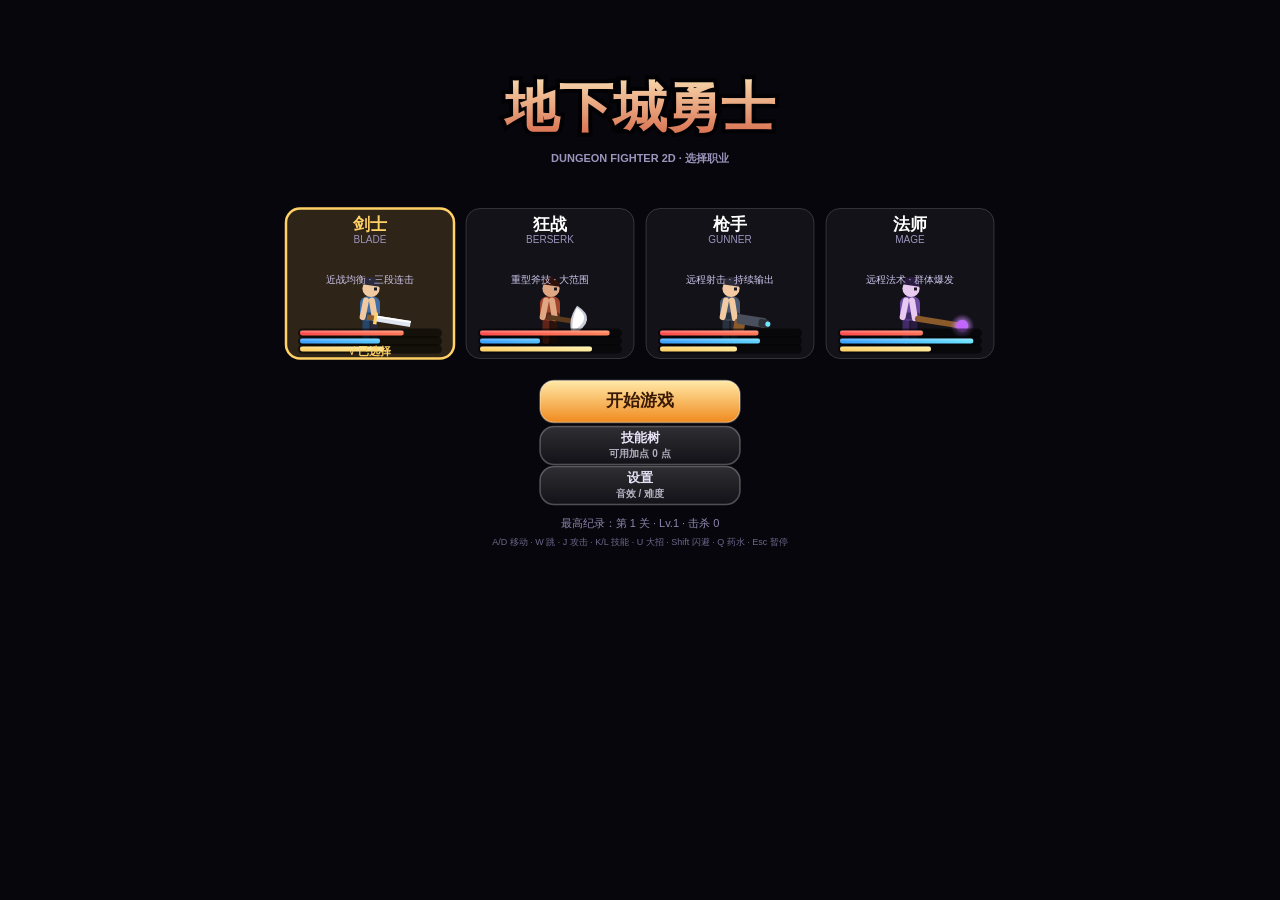
==== game/index.html @ ec965ccb "feat: 新增在线玩游戏页面 game/index.html 放入 DNF 横版动作游戏（单文件、零外部依赖）， 并在全站导航与首页加入入口。  - game/index.html：游戏本体，纯 c" ====
<!DOCTYPE html>
<html lang="zh-CN">
<head>
<meta charset="UTF-8"/>
<meta name="viewport" content="width=device-width,initial-scale=1,maximum-scale=1,user-scalable=no,viewport-fit=cover"/>
<title>地下城勇士 · Dungeon Fighter 2D</title>
<style>
*{margin:0;padding:0;box-sizing:border-box;-webkit-tap-highlight-color:transparent;user-select:none;-webkit-user-select:none;touch-action:none}
html,body{width:100%;height:100%;overflow:hidden;background:#06060c}
canvas{display:block;position:fixed;left:0;top:0}
</style>
</head>
<body>
<script>
'use strict';
var W=0,H=0,GROUND=0,roomW=1800;
var canvas=document.createElement('canvas');document.body.appendChild(canvas);
var ctx=canvas.getContext('2d');
function resize(){var d=Math.min(2,window.devicePixelRatio||1);W=window.innerWidth||360;H=window.innerHeight||640;
canvas.width=W*d;canvas.height=H*d;canvas.style.width=W+'px';canvas.style.height=H+'px';ctx.setTransform(d,0,0,d,0,0);GROUND=H-70;roomW=Math.max(1500,W*1.6);}
resize();window.addEventListener('resize',resize);
function rnd(a,b){return a+Math.random()*(b-a)}
function rndi(a,b){return Math.floor(rnd(a,b+1))}
function cl(v,a,b){return v<a?a:(v>b?b:v)}
function aabb(a,b){return a.x<b.x+b.w&&a.x+a.w>b.x&&a.y<b.y+b.h&&a.y+a.h>b.y}
function dst(a,b,c,d){return Math.sqrt((a-c)*(a-c)+(b-d)*(b-d))}
function inR(r,x,y){return x>=r.x&&x<=r.x+r.w&&y>=r.y&&y<=r.y+r.h}
function inC(c,r,x,y){return dst(x,y,c,c)<=r}
function pick(a){return a[rndi(0,a.length-1)]}
function rr(x,y,w,h,r){ctx.beginPath();r=Math.min(r,w/2,h/2);ctx.moveTo(x+r,y);ctx.arcTo(x+w,y,x+w,y+h,r);ctx.arcTo(x+w,y+h,x,y+h,r);ctx.arcTo(x,y+h,x,y,r);ctx.arcTo(x,y,x+w,y,r);ctx.closePath()}
function TA(a){ctx.textAlign=a}
function TB(a){ctx.textBaseline=a}
function FS(c){ctx.fillStyle=c}
function SS(c){ctx.strokeStyle=c}
function FN(f){ctx.font=f}
function AL(x){ctx.globalAlpha=x}
function LG(x,y,x2,y2,a,b){var g=ctx.createLinearGradient(x,y,x2,y2);g.addColorStop(0,a);g.addColorStop(1,b);return g}
function RG(x,y,r,r2,a,b){var g=ctx.createRadialGradient(x,y,r,x,y,r2);g.addColorStop(0,a);g.addColorStop(1,b);return g}

var Store={get:function(k){try{return localStorage.getItem(k)}catch(e){return null}},set:function(k,v){try{localStorage.setItem(k,v)}catch(e){}}};
var AC=null;
function initA(){if(!AC){try{AC=new(window.AudioContext||window.webkitAudioContext)()}catch(e){AC=null}}if(AC&&AC.state==='suspended'){try{AC.resume()}catch(e){}}}
function gt(){return S.set.sound&&AC}
function tone(f,d,t,v,s){if(!gt())return;t=t||'square';v=v||0.06;var o=AC.createOscillator(),g=AC.createGain();o.type=t;o.frequency.setValueAtTime(f,AC.currentTime);if(s)o.frequency.exponentialRampToValueAtTime(Math.max(40,f+s),AC.currentTime+d);g.gain.setValueAtTime(v,AC.currentTime);g.gain.exponentialRampToValueAtTime(0.0001,AC.currentTime+d);o.connect(g);g.connect(AC.destination);o.start();o.stop(AC.currentTime+d+0.02)}
function noi(d,v,f){if(!gt())return;var n=Math.floor(AC.sampleRate*d),b=AC.createBuffer(1,n,AC.sampleRate),c=b.getChannelData(0);for(var i=0;i<n;i++)c[i]=(Math.random()*2-1)*(1-i/n);var s=AC.createBufferSource();s.buffer=b;var g=AC.createGain();g.gain.value=v||0.1;var fl=AC.createBiquadFilter();fl.type='lowpass';fl.frequency.value=f||1400;s.connect(fl);fl.connect(g);g.connect(AC.destination);s.start()}
function sq(a,t,d,v){a.forEach(function(f,i){setTimeout(function(){tone(f,d,t,v)},i*d*700)})}
var SFX={slash:function(){noi(.11,.1,2600);tone(520,.07,'square',.04,-320)},shoot:function(){tone(760,.08,'triangle',.035,-460)},magic:function(){tone(420,.16,'sine',.05,420)},hit:function(){noi(.07,.13,1100);tone(170,.09,'sawtooth',.05,-70)},crit:function(){noi(.09,.16,1800);tone(260,.12,'square',.07,-120)},jump:function(){tone(320,.11,'square',.045,260)},dash:function(){noi(.18,.1,900);tone(220,.14,'sawtooth',.05,420)},coin:function(){tone(920,.06,'square',.05);setTimeout(function(){tone(1320,.08,'square',.05)},55)},hurt:function(){tone(140,.2,'sawtooth',.08,-60)},heal:function(){tone(600,.1,'sine',.06,200)},lvl:function(){sq([523,659,784,1046],'square',.16,.06)},boss:function(){tone(90,.6,'sawtooth',.11,-25);setTimeout(function(){tone(70,.7,'sawtooth',.1,-20)},180)},ult:function(){noi(.45,.14,3200);sq([420,620,840,1060],'square',.2,.055)},die:function(){sq([420,320,220,130],'square',.16,.055)},portal:function(){sq([400,600,900],'sine',.16,.05)},gear:function(){sq([700,900,1200],'square',.12,.055)},boom:function(){noi(.4,.2,700);tone(120,.35,'sawtooth',.09,-70)},guard:function(){noi(.08,.14,3200);tone(880,.06,'square',.04,-200)},buff:function(){sq([660,880,1100],'triangle',.14,.06)}};

var pointers=new Map(),sId=null,sOX=0,sOY=0,sDX=0,sDY=0;
var BTN={atk:0,s1:0,s2:0,ult:0,jump:0,dash:0,pot:0},PLS={atk:0,s1:0,s2:0,ult:0,jump:0,dash:0,pot:0};
var IN={l:0,r:0,aH:0,s1H:0,s2H:0,uH:0,aP:0,s1P:0,s2P:0,uP:0,jP:0,dP:0,pP:0},KY={l:0,r:0,a:0,s1:0,s2:0,u:0};
function rmP(id){var p=pointers.get(id);if(p){if(p.b)BTN[p.b]=0;if(p.s){sId=null;sDX=0;sDY=0}}pointers.delete(id)}
canvas.addEventListener('pointerdown',function(e){initA();pointers.set(e.pointerId,{x:e.clientX,y:e.clientY});e.preventDefault()});
window.addEventListener('pointermove',function(e){var p=pointers.get(e.pointerId);if(p){p.x=e.clientX;p.y=e.clientY}});
window.addEventListener('pointerup',function(e){rmP(e.pointerId)});
window.addEventListener('pointercancel',function(e){rmP(e.pointerId)});
function onK(e,d){var c=e.code,u=1;switch(c){
case'KeyA':case'ArrowLeft':KY.l=d?1:0;break;case'KeyD':case'ArrowRight':KY.r=d?1:0;break;
case'KeyW':case'ArrowUp':case'Space':if(d)IN.jP=1;break;
case'KeyJ':KY.a=d?1:0;if(d)IN.aP=1;break;case'KeyK':KY.s1=d?1:0;if(d)IN.s1P=1;break;
case'KeyL':KY.s2=d?1:0;if(d)IN.s2P=1;break;case'KeyU':KY.u=d?1:0;if(d)IN.uP=1;break;
case'ShiftLeft':case'ShiftRight':if(d)IN.dP=1;break;case'KeyQ':if(d)IN.pP=1;break;
case'Escape':case'KeyP':if(d&&!e.repeat)tglP();break;case'KeyR':if(d&&!e.repeat)startRun();break;default:u=0}
if(u&&e.preventDefault)e.preventDefault();
if(d&&!e.repeat){initA();if(G.md==='t'&&!G.ov)uiC(-1,-1,'st');else if(G.md==='d'||G.md==='w')uiC(-1,-1,'rt')}}
window.addEventListener('keydown',function(e){onK(e,1)});window.addEventListener('keyup',function(e){onK(e,0)});

var SK='dnf_mini_v1';
var S={job:'blade',nodes:{},spent:0,points:0,best:{room:0,level:1,kills:0,gold:0,clear:0},set:{sound:1,shake:1,diff:0}};
try{var _s=JSON.parse(Store.get(SK));if(_s)S=_s}catch(e){}
if(!S.nodes)S.nodes={};if(!S.best)S.best={room:0,level:1,kills:0,gold:0,clear:0};if(!S.set)S.set={sound:1,shake:1,diff:0};
function save(){Store.set(SK,JSON.stringify(S))}
var DIFF=[{n:'普通',h:1,a:1},{n:'困难',h:1.35,a:1.3},{n:'地狱',h:1.8,a:1.65}];
var TREE=[{id:'str',n:'力量',d:'攻击+3',c:'#ff8a5c',max:10,f:function(m){m.atk+=3}},{id:'vit',n:'体魄',d:'生命+25',c:'#7bff8a',max:10,f:function(m){m.hp+=25}},{id:'mp',n:'法力',d:'蓝量+15',c:'#6ee7ff',max:10,f:function(m){m.mp+=15}},{id:'cri',n:'暴击',d:'暴击+3%',c:'#ffd166',max:10,f:function(m){m.cr+=.03}},{id:'cmb',n:'连击',d:'伤害+4%',c:'#ff9de0',max:10,f:function(m){m.dm+=.04}},{id:'cd',n:'冷却',d:'CD-6%',c:'#9db4ff',max:10,f:function(m){m.cd+=.06}},{id:'ls',n:'汲取',d:'回血+1',c:'#ff6b6b',max:10,f:function(m){m.ls+=1}},{id:'arm',n:'铁壁',d:'减伤+3%',c:'#c9c2e8',max:10,f:function(m){m.dr+=.03}}];
function tlv(id){return S.nodes[id]||0}
function apT(){var m={atk:0,hp:0,mp:0,cr:0,dm:0,cd:0,ls:0,dr:0};for(var i=0;i<TREE.length;i++){var t=TREE[i],l=tlv(t.id);for(var k=0;k<l;k++)t.f(m)}return m}
var MODS=apT();function avP(){return Math.max(0,S.points-S.spent)}

var RGM=1;
function sk1(p){p.ac='sk1';p.aT=.5;p.dv=p.fc*760;p.sw={ty:'mu',t:0,du:.5,h0:.05,h1:.42,rg:86*RGM,dg:.55,kb:120,stun:.12,hh:56,oy:2,mc:.11,tk:0,co:'rgba(120,220,255,.95)'}}
function sk2(p){p.ac='sk2';p.aT=.55;p.vy=-720;p.vx=p.fc*180;p.og=0;p.sw={ty:'on',t:0,du:.55,h0:.02,h1:.34,rg:96*RGM,dg:2.3,kb:260,ky:-760,stun:.5,oy:-26,hh:88,hit:{},tk:0,co:'rgba(255,190,110,.95)'};fsh(p.x+p.w/2+p.fc*60,p.y+p.h*.4,p.fc*620,0,1.4,18,'#ffb15e',260,{})}
function skU(p){p.ac='ult';p.aT=1.05;p.iv=Math.max(p.iv,1.05);p.vx=0;p.sw={ty:'mu',t:0,du:1.05,h0:.08,h1:.95,rg:130*RGM,dg:1.15,kb:200,stun:.2,hh:96,oy:-16,mc:.11,tk:0,co:'rgba(255,140,190,.95)'}}
function bs1(p){p.ac='sk1';p.aT=.42;p.vx=p.fc*150;p.sw={ty:'on',t:0,du:.42,h0:.10,h1:.28,rg:118*RGM,dg:1.8,kb:320,stun:.3,oy:0,hh:62,hit:{},tk:0,co:'rgba(255,90,70,.95)',ls:.25}}
function bs2(p){p.ac='sk2';p.aT=.95;p.vx=p.fc*130;p.sw={ty:'sp',t:0,du:.95,h0:0,h1:.9,rg:126*RGM,dg:.5,kb:60,stun:.06,hh:70,oy:-10,mc:.13,tk:0,co:'rgba(255,190,90,.9)'}}
function bsU(p){p.ac='ult';p.aT=.9;p.iv=Math.max(p.iv,.9);p.vy=-780;p.vx=p.fc*220;p.sw={ty:'sl',t:0,du:.9,h0:.28,h1:.3,rg:150*RGM,dg:2.6,kb:420,stun:.55,hh:110,oy:0,hit:{},tk:0,dn:0,co:'rgba(255,140,60,.95)'}}
function gs1(p){p.ac='sk1';p.aT=.42;p.vx=p.fc*780;p.og=1;p.sw={ty:'sd',t:0,du:.42,h0:0,h1:.4,dg:.9,kb:120,stun:.15,mc:.075,tk:0,co:'rgba(255,230,140,.95)'}}
function gs2(p){p.ac='sk2';p.aT=.34;p.cs={t:0,f:.09,cf:{dg:2.1,c:1,sp:0,r:15,ky:-760,stun:.5},fd:0}}
function gsU(p){p.ac='ult';p.aT=1.6;p.iv=Math.max(p.iv,1.6);p.vx=0;p.sw={ty:'bm',t:0,du:1.6,h0:.05,h1:1.5,dg:2.2,kb:80,stun:.1,mc:.1,tk:0,co:'rgba(255,120,190,.95)'}}
function ms1(p){p.ac='sk1';p.aT=.3;p.cs={t:0,f:.08,cf:{dg:1.35,c:1,sp:0,r:11,sl:2.4,stun:.12},fd:0}}
function ms2(p){p.ac='sk2';p.aT=.38;p.cs={t:0,f:.1,cf:{dg:1.9,c:1,ch:5},fd:0}}
function msU(p){p.ac='ult';p.aT=1.25;p.iv=Math.max(p.iv,1.25);p.vx=0;p.sw={ty:'mt',t:0,du:1.25,h0:.05,h1:1.15,dg:2.8,kb:200,stun:.5,mc:.19,tk:0,co:'rgba(200,120,255,.95)'}}

var JOBS={
blade:{n:'剑士',en:'BLADE',ds:'近战均衡 · 三段连击',co:{b:'#3f6ea8',t:'#26456b',s:'#f0c9a0',h:'#2b2b3d',m:'#dfe6ef'},wp:'sword',md:'m',hp:100,mp:60,at:12,
sk:[{n:'疾光斩',k:'K',cd:3,mp:15,c:'#5ec8ff',e:sk1},{n:'破军升龙',k:'L',cd:5,mp:25,c:'#ffb15e',e:sk2},{n:'幻影剑舞',k:'U',cd:12,mp:50,c:'#ff5e8a',e:skU}],
ch:[{du:.30,h0:.07,h1:.16,rg:74,dg:1,kb:190,stun:.10,oy:6,hh:44},{du:.32,h0:.07,h1:.16,rg:80,dg:1.25,kb:230,stun:.14,oy:4,hh:48},{du:.42,h0:.09,h1:.20,rg:92,dg:1.7,kb:430,stun:.50,ky:-150,oy:0,hh:54}]},
berserk:{n:'狂战',en:'BERSERK',ds:'重型斧技 · 大范围',co:{b:'#a3442c',t:'#5f2417',s:'#e0a882',h:'#2c120b',m:'#c8ccd8'},wp:'axe',md:'m',hp:125,mp:45,at:16,
sk:[{n:'血怒斩',k:'K',cd:3.5,mp:10,c:'#ff6b4a',e:bs1},{n:'旋风斩',k:'L',cd:6,mp:20,c:'#ffbe5e',e:bs2},{n:'崩山裂地',k:'U',cd:12,mp:40,c:'#ff8c3c',e:bsU}],
ch:[{du:.34,h0:.09,h1:.18,rg:82,dg:1.3,kb:200,stun:.12,oy:4,hh:48},{du:.36,h0:.09,h1:.18,rg:88,dg:1.5,kb:250,stun:.16,oy:2,hh:52},{du:.50,h0:.11,h1:.24,rg:106,dg:2.2,kb:520,stun:.55,ky:-220,oy:0,hh:60}]},
gunner:{n:'枪手',en:'GUNNER',ds:'远程射击 · 持续输出',co:{b:'#4a5a72',t:'#28323f',s:'#f2c9a0',h:'#2a2a38',m:'#8f9bb3'},wp:'gun',md:'r',hp:95,mp:75,at:11,
sk:[{n:'滑铲射击',k:'K',cd:3,mp:15,c:'#ffe08a',e:gs1},{n:'浮空弹',k:'L',cd:5,mp:25,c:'#ffd166',e:gs2},{n:'卫星射线',k:'U',cd:12,mp:50,c:'#ff78be',e:gsU}],
ch:[{du:.20,f:.07,dg:1,c:1,sp:0,r:6,kb:90,stun:.08},{du:.20,f:.07,dg:1.05,c:1,sp:0,r:6,kb:90,stun:.08},{du:.30,f:.08,dg:.95,c:3,sp:.15,r:6,kb:120,stun:.16}]},
mage:{n:'法师',en:'MAGE',ds:'远程法术 · 群体爆发',co:{b:'#6d4aa6',t:'#412a68',s:'#e8c9f0',h:'#2a1b40',m:'#c9a227'},wp:'staff',md:'r',hp:80,mp:100,at:13,
sk:[{n:'冰霜弹',k:'K',cd:3,mp:18,c:'#7bdcff',e:ms1},{n:'闪电链',k:'L',cd:5,mp:28,c:'#b98cff',e:ms2},{n:'陨石天降',k:'U',cd:12,mp:50,c:'#c266ff',e:msU}],
ch:[{du:.22,f:.08,dg:1.05,c:1,sp:0,r:8,kb:70,stun:.06},{du:.22,f:.08,dg:1.1,c:1,sp:0,r:8,kb:70,stun:.06},{du:.32,f:.09,dg:1,c:2,sp:.12,r:9,kb:100,stun:.14}]}};

var ET={
grunt:{w:30,h:48,hp:44,at:10,sp:118,ex:8,gd:[3,9],wp:'club',rg:38,co:{b:'#4c8040',t:'#2c4f26',s:'#9dc97f',h:'#22331c',m:'#7a5230'}},
archer:{w:28,h:46,hp:34,at:9,sp:96,ex:8,gd:[4,10],wp:'bow',rg:20,co:{b:'#6d4aa6',t:'#412a68',s:'#c9a9e8',h:'#2a1b40',m:'#c9a227'}},
brute:{w:44,h:62,hp:110,at:18,sp:92,ex:20,gd:[10,20],wp:'club',rg:50,co:{b:'#a3442c',t:'#5f2417',s:'#d99a72',h:'#2c120b',m:'#5c4326'}},
shield:{w:34,h:52,hp:75,at:11,sp:82,ex:12,gd:[6,13],wp:'spear',rg:48,co:{b:'#5c5f7a',t:'#33364a',s:'#c9c2e8',h:'#22232e',m:'#aab3c8'}},
bomber:{w:32,h:46,hp:38,at:26,sp:158,ex:10,gd:[6,12],wp:'club',rg:26,co:{b:'#8a5a2b',t:'#4a2f16',s:'#d9a86a',h:'#2a1a0c',m:'#c94a2a'}},
elite:{w:46,h:70,hp:200,at:22,sp:132,ex:35,gd:[18,30],wp:'axe',rg:58,co:{b:'#b8452c',t:'#6a1f12',s:'#e8a882',h:'#2c120b',m:'#d8dce8'}},
boss2:{w:64,h:92,hp:950,at:24,sp:112,ex:80,gd:[70,110],wp:'club',rg:72,co:{b:'#7a4a8c',t:'#3d2050',s:'#c9a9d8',h:'#1a0f22',m:'#c8ccd8'}},
boss:{w:74,h:104,hp:1700,at:28,sp:152,ex:160,gd:[160,260],wp:'axe',rg:82,co:{b:'#8e1e2c',t:'#560d15',s:'#e08080',h:'#1a0508',m:'#c8ccd8'}}};

var TH=[
{n:'地下回廊',sk:['#12101f','#241c38','#0d0a15'],gd:['#3a3154','#171226'],pl:['#5a4c80','#241d3a'],dc:'torch',fo:['grunt','grunt','archer']},
{n:'苔藓洞窟',sk:['#0b1a14','#16301f','#08110c'],gd:['#2c4433','#152318'],pl:['#3f6b4a','#1c3324'],dc:'crystal',fo:['grunt','archer','shield']},
{n:'熔岩深渊',sk:['#1d0c0a','#331410','#120706'],gd:['#4a2a20','#1d0e09'],pl:['#7a3a22','#2e130c'],dc:'lava',fo:['grunt','bomber','archer']},
{n:'巨魔营地',sk:['#151119','#241a2e','#0b080f'],gd:['#3d2f42','#170f1c'],pl:['#6a4a7a','#241733'],dc:'fire',fo:['brute','grunt','shield'],mb:1},
{n:'冰霜回廊',sk:['#0a1626','#12283f','#060d16'],gd:['#2e4a66','#101d2c'],pl:['#5f86ab','#1b2e42'],dc:'ice',fo:['archer','shield','bomber']},
{n:'亡灵墓室',sk:['#101418','#1c2229','#080a0c'],gd:['#333a42','#14181c'],pl:['#5a626c','#1e2228'],dc:'bone',fo:['grunt','elite','archer']},
{n:'暗黑前厅',sk:['#1a0d1c','#2c1230','#0d060e'],gd:['#432a48','#180c1c'],pl:['#6d3f74','#241230'],dc:'fire',fo:['elite','brute','shield']},
{n:'暗黑王座',sk:['#1c0608','#320a0c','#0d0304'],gd:['#4a1a1e','#1a0608'],pl:['#7a2a2e','#2a0c10'],dc:'fire',fo:['elite','brute','shield'],bs:1}];
var ROOMS=TH.length;
function thOf(i){return TH[Math.min(i,ROOMS-1)]}
function isEnd(i){return i>=ROOMS}
function layOf(i){return i-ROOMS+1}
function rmName(i){return isEnd(i)?('无尽第 '+layOf(i)+' 层'):('第 '+(i+1)+'/'+ROOMS+' 关')}

var SL=[{k:'weapon',n:'武器'},{k:'head',n:'头盔'},{k:'body',n:'铠甲'},{k:'ring',n:'戒指'}];
var QU=[{n:'普通',c:'#cfd6e4',m:1},{n:'精良',c:'#4aa3ff',m:1.4},{n:'稀有',c:'#c266ff',m:1.9},{n:'史诗',c:'#ffa63c',m:2.7}];
function gsc(s){return s.atk*3+s.hp*.35+s.mp*.25+s.crit*8+s.dr*6}
function rollG(r){var qb=.55+S.set.diff*.06+r*.02;var q=Math.random()>qb?0:(Math.random()>.72?1:(Math.random()>.62?2:3));var sl=pick(SL);var lv=1+r*1.3,m=QU[q].m,st={atk:0,hp:0,mp:0,crit:0,dr:0};
if(sl.k==='weapon')st.atk=Math.round((3+lv*1.8)*m*rnd(.85,1.15));else if(sl.k==='head')st.hp=Math.round((10+lv*8)*m*rnd(.85,1.15));else if(sl.k==='body'){st.hp=Math.round((7+lv*5.5)*m*rnd(.85,1.15));st.mp=Math.round((3+lv*3)*m*rnd(.8,1.2))}else{st.crit=Math.max(1,Math.round(2.4*m*rnd(.9,1.2)));st.atk=Math.round((2+lv*1.2)*m*rnd(.8,1.2))}
return{slot:sl.k,sn:sl.n,q:q,nm:QU[q].n+sl.n,st:st,sc:Math.round(gsc(st))}}
function eqSum(){var s={atk:0,hp:0,mp:0,crit:0,dr:0},k,p,g;for(k in P.eq){g=P.eq[k];if(g)for(p in g.st)s[p]+=g.st[p]}return s}
function gtxt(s){var a=[];if(s.atk)a.push('攻+'+s.atk);if(s.hp)a.push('血+'+s.hp);if(s.mp)a.push('蓝+'+s.mp);if(s.crit)a.push('暴+'+s.crit+'%');if(s.dr)a.push('防+'+s.dr+'%');return a.join(' ')}
var BUFFS=[{id:'atk',n:'狂怒',d:'攻击+15%',ic:'#ff8a5c',s:{dmg:.15}},{id:'spd',n:'疾风',d:'移速+12%',ic:'#7bdcff',s:{spd:.12}},{id:'crit',n:'鹰眼',d:'暴击+8%',ic:'#ffd166',s:{crit:.08}},{id:'critd',n:'致命',d:'暴伤+30%',ic:'#ff6b9d',s:{critd:.30}},{id:'hp',n:'生命',d:'生命+35并治疗',ic:'#7bff8a',s:{hp:35}},{id:'dr',n:'铁壁',d:'减伤+10%',ic:'#c9c2e8',s:{dr:.10}},{id:'ls',n:'嗜血',d:'回血+1.5',ic:'#ff6b6b',s:{ls:1.5}},{id:'cdr',n:'急冷',d:'CD-12%',ic:'#9db4ff',s:{cdr:.12}},{id:'rng',n:'范围',d:'范围+15%',ic:'#ffb15e',s:{range:.15}},{id:'gold',n:'贪婪',d:'金币+30%',ic:'#ffe08a',s:{gold:.30}}];

var G={md:'t',ov:null,rm:0,tm:0,shT:0,shM:0,hs:0,fl:0,tr:null,bn:null,bi:0,dT:0,wT:0,rc:[],pr:0,ht:0};
var cam={x:0};
var plats=[],ens=[],shots=[],loots=[],parts=[],texts=[],sls=[],beams=[],arcs=[],decs=[],port=null,eid=0;
var P={x:0,y:0,w:30,h:52,vx:0,vy:0,fc:1,og:0,an:0,hp:100,mhp:100,mp:60,mmp:100,ex:0,nx:20,lv:1,gold:0,kl:0,cb:0,cbT:0,ch:0,jp:2,ac:null,at:12,aT:0,iv:0,dd:0,dy:0,cd:[0,0,0],dc:0,po:3,sw:null,cs:null,huT:0,cr:.05,cd2:1.7,dm:1,cdM:1,spM:1,rgM:1,ls:0,dr:0,gdM:1,job:'blade',sk:null,bf:[],eq:{weapon:null,head:null,body:null,ring:null}};
function recalc(){var J=JOBS[P.job],eq=eqSum(),sm={dmg:0,spd:0,crit:0,critd:0,dr:0,ls:0,cdr:0,range:0,gold:0},i,k;
for(i=0;i<P.bf.length;i++){var b=BUFFS[P.bf[i]];if(!b)continue;for(k in b.s)sm[k]+=b.s[k]}
var nh=Math.round(J.hp+MODS.hp+eq.hp),nm=Math.round(J.mp+MODS.mp+eq.mp);
P.hp+=Math.max(0,nh-P.mhp);P.mp=Math.min(P.mp+Math.max(0,nm-P.mmp),nm);P.mhp=nh;P.mmp=nm;
P.at=J.at+MODS.atk+eq.atk;P.cr=cl(.05+MODS.cr+eq.crit*.01+sm.crit,0,.9);P.cd2=1.7+sm.critd;
P.dm=(1+MODS.dm)*(1+sm.dmg);P.cdM=cl((1-MODS.cd)*(1-sm.cdr),.3,1);P.spM=1+sm.spd;P.rgM=1+sm.range;
P.ls=MODS.ls+sm.ls;P.dr=cl(MODS.dr+eq.dr*.01+sm.dr,0,.85);P.gdM=1+sm.gold;P.hp=cl(P.hp,0,P.mhp)}
function lvlUp(){P.lv++;P.ex-=P.nx;P.nx=Math.floor(18*Math.pow(P.lv,1.55));P.hp=Math.min(P.mhp,P.hp+40);P.mp=P.mmp;
ft(P.x+P.w/2,P.y-24,'LEVEL UP!','#ffd166',20);bu(P.x+P.w/2,P.y+P.h/2,26,'#ffd166',260,.7,4);SFX.lvl();if(P.lv-1>S.points){S.points=P.lv-1;save()}}
function gainEx(v){P.ex+=v;while(P.ex>=P.nx)lvlUp()}

function spE(t,x,y,sc){var b=ET[t],D=DIFF[S.set.diff],s=sc||1,hp=Math.round(b.hp*s*D.h);
var e={id:++eid,ty:t,x:x,y:y,w:b.w*s,h:b.h*s,vx:0,vy:0,fc:-1,og:0,an:rnd(0,9),hp:hp,mhp:hp,at:Math.round(b.at*D.a),sp:b.sp,ex:Math.round(b.ex*s),gd:b.gd,wp:b.wp,rg:b.rg,co:b.co,bs:0,st:'idle',stT:0,acd:rnd(.4,1.4),scd:rnd(.6,1.6),cb:0,sw:null,huT:0,dy:0,dt:0,tc:0,en:0,ba:'',sl:0,sh:(t==='shield'),shp:70,ls:null,stun:0,wcd:0};ens.push(e);return e}
function genR(i){plats=[];ens=[];shots=[];loots=[];parts=[];texts=[];sls=[];beams=[];arcs=[];
var T=thOf(i),k,q,x,end=isEnd(i),lay=end?layOf(i):0,sc=1+lay*.22;roomW=Math.max(1500,W*1.6);
plats.push({x:0,y:GROUND,w:roomW,h:H-GROUND+20,gr:1});var n=rndi(2,3);
for(k=0;k<n;k++){var pw=rndi(150,250);plats.push({x:rnd(220,roomW-pw-260),y:GROUND-rndi(130,270),w:pw,h:22,gr:0})}
decs=[];for(x=140;x<roomW-160;x+=rnd(250,420))decs.push({x:x,y:GROUND-4,t:T.dc,p:rnd(0,9),s:rnd(.85,1.25)});
if(i===ROOMS-1){var b=spE('boss',roomW-320,GROUND-ET.boss.h);b.st='enter';b.stT=1;b.fc=-1;b.bs=1;
for(q=0;q<3;q++)spE('elite',roomW-150-q*90,GROUND-ET.elite.h);bn('最终 BOSS','暗黑城主 · 玛尔斯');SFX.boss();G.bi=2}
else if(!end&&T.mb){var m=spE('boss2',roomW-300,GROUND-ET.boss2.h);m.st='enter';m.stT=.9;m.fc=-1;m.bs=1;
for(q=0;q<2;q++){var at=pick(T.fo);spE(at,roomW-140-q*80,GROUND-ET[at].h)}bn('领主出现','巨魔领主 · 戈隆');SFX.boss();G.bi=1.6}
else{var c=Math.min(8,3+Math.floor(i*1.1)),ct;for(c=0;c<count_();c++){ct=pick(T.fo);spE(ct,rnd(340,roomW-220),GROUND-ET[ct].h,sc)}
bn(end?('无尽第 '+lay+' 层'):T.n,end?'层数越深，怪物越强':(rmName(i)+' · 消灭怪物开启传送门'))}
port={x:roomW-120,y:GROUND-52,w:64,h:52,t:0,act:0};
P.x=70;P.y=GROUND-P.h;P.vx=0;P.vy=0;P.fc=1;P.jp=2;P.hp=Math.min(P.mhp,P.hp+P.mhp*.12);cam.x=0;G.ht=4}
function count_(){return Math.min(8,3+Math.floor(G.rm*1.1))}
function bn(t,s){G.bn={t:t,s:s,lf:2.6}}

function shk(m){if(S.set.shake){G.shT=.22;G.shM=m}}
function kbW(e){if(e.dy)return 0;if(e.bs)return .12;if(e.ty==='brute')return .4;if(e.ty==='elite')return .55;if(e.ty==='shield')return e.sh?.28:.9;return 1}
function wallSlam(e){e.wcd=.5;e.stun=Math.max(e.stun,.75);hrE(e,P.at*1.6,0,0,'#ffd166',{stun:.75});
bu(e.x+e.w/2,e.y+e.h*.5,20,'#ffd166',380,.6,4);bu(e.x+e.w/2,e.y+e.h,12,'#c9c2e8',200,.5,3);
ft(e.x+e.w/2,e.y-20,'撞墙!','#ffd166',17);shk(10);SFX.boom();hstp(.07)}
function hstp(t){G.hs=Math.max(G.hs,t)}
function bu(x,y,n,c,sp,lf,sz){for(var i=0;i<n;i++){var a=rnd(0,6.283),v=rnd(sp*.3,sp);parts.push({x:x,y:y,vx:Math.cos(a)*v,vy:Math.sin(a)*v-rnd(0,60),g:900,lf:rnd(lf*.6,lf),mx:lf,c:c,s:rnd(sz*.6,sz)})}}
function ft(x,y,t,c,sz){texts.push({x:x,y:y,vy:-58,lf:.85,t:t,c:c||'#fff',s:sz||16})}
function slFx(x,y,f,r,c,lf){sls.push({x:x,y:y,f:f,r:r,c:c||'rgba(255,255,255,.9)',t:0,lf:lf||.18})}
function adArc(p){arcs.push({p:p,t:0,lf:.3})}
function fsh(x,y,vx,vy,dm,r,c,kb,ex){var s={x:x,y:y,vx:vx,vy:vy,g:0,dg:dm+P.at*.9,lf:1.3,ow:'p',r:r||6,c:c||'#fff',kb:kb||120,ky:0,hit:{}};if(ex)for(var k in ex)s[k]=ex[k];shots.push(s);return s}
function upFx(dt){var i;
for(i=parts.length-1;i>=0;i--){var p=parts[i];p.lf-=dt;if(p.lf<=0){parts.splice(i,1);continue}p.vy+=p.g*dt;p.x+=p.vx*dt;p.y+=p.vy*dt;p.vx*=.98;if(p.y>GROUND-2&&p.vy>0){p.y=GROUND-2;p.vy*=-.35;p.vx*=.7}}
for(i=sls.length-1;i>=0;i--){sls[i].t+=dt;if(sls[i].t>=sls[i].lf)sls.splice(i,1)}
for(i=texts.length-1;i>=0;i--){var t=texts[i];t.lf-=dt;t.y+=t.vy*dt;t.vy*=.92;if(t.lf<=0)texts.splice(i,1)}
for(i=arcs.length-1;i>=0;i--){arcs[i].t+=dt;if(arcs[i].t>=arcs[i].lf)arcs.splice(i,1)}}

function mvC(e,dt){e.vy+=2200*dt;if(e.vy>1600)e.vy=1600;e.x+=e.vx*dt;e.y+=e.vy*dt;e.og=0;
for(var i=0;i<plats.length;i++){var p=plats[i];if(e.x+e.w>p.x&&e.x<p.x+p.w){if(e.vy>=0&&e.y+e.h>=p.y&&e.y+e.h-e.vy*dt<=p.y+1){e.y=p.y-e.h;e.vy=0;e.og=1}}}
var nx=cl(e.x,0,roomW-e.w);if(e.stun>0&&e.wcd<=0&&nx!==e.x&&Math.abs(e.vx)>430){wallSlam(e);e.vx*=-.28}if(e.wcd>0)e.wcd-=dt;e.x=nx;if(e.y>H+300){e.y=GROUND-e.h;e.vy=0}}
function fBox(s,rg,h,oy){var cx=s.x+s.w/2+s.fc*(s.w/2+rg/2),x=cx-rg/2;if(x<0)x=0;else if(x+rg>roomW)x=Math.max(0,roomW-rg);return{x:x,y:s.y+oy,w:rg,h:h}}
function nrstE(x,y,md){var b=null,bd=md||1e9,i,d,e;for(i=0;i<ens.length;i++){e=ens[i];if(e.dy)continue;d=dst(x,y,e.x+e.w/2,e.y+e.h/2);if(d<bd){bd=d;b=e}}return b}

function stAtk(){var p=P,J=JOBS[p.job];p.ch=p.ch>=3?1:p.ch+1;var cf=J.ch[p.ch-1];p.ac='atk';p.aT=cf.du;p.cs=null;p.sw=null;
if(J.md==='m'){p.sw={ty:'on',t:0,du:cf.du,h0:cf.h0,h1:cf.h1,rg:cf.rg*RGM,dg:cf.dg,kb:cf.kb,oy:cf.oy,hh:cf.hh,hit:{},tk:0,stun:cf.stun||0,ky:cf.ky||0,c:'rgba(255,255,255,.95)'};p.vx=p.fc*(p.ch===3?260:120);SFX.slash()}
else{p.cs={t:0,f:cf.f,cf:cf,fd:0};if(p.job==='mage')SFX.magic();else SFX.shoot()}}
function usSk(i){var p=P,sk=p.sk[i];if(!sk||p.mp<sk.mp||p.cd[i]>0||p.ac==='ult'||p.huT>0||p.dd)return;p.mp-=sk.mp;p.cd[i]=sk.cd*p.cdM;RGM=p.rgM;sk.e(p)}
function usPot(){var p=P;if(p.po<=0||p.hp>=p.mhp||p.dd)return;p.po--;var h=Math.round(p.mhp*.35);p.hp=Math.min(p.mhp,p.hp+h);ft(p.x+p.w/2,p.y-10,'+'+h+' HP','#7bff8a',18);bu(p.x+p.w/2,p.y+p.h/2,14,'#7bff8a',200,.6,3);SFX.heal()}
function endAc(){var p=P,w=p.ac;p.ac=null;p.sw=null;p.cs=null;if(w==='atk'&&IN.aH&&p.ch<3)stAtk()}
function upSw(dt){var p=P,s=p.sw;
if(p.cs){var c=p.cs;c.t+=dt;if(!c.fd&&c.t>=c.f){c.fd=1;var cf=c.cf,i,a;
if(cf.ch){var ls=ens.filter(function(e){return!e.dy}).sort(function(a,b){return dst(p.x,p.y,a.x,a.y)-dst(p.x,p.y,b.x,b.y)}).slice(0,cf.ch);var pv=[p.x+p.w/2+p.fc*20,p.y+10];
for(i=0;i<ls.length;i++){var e=ls[i],d=(1.9+p.at*.9)*(1-i*.12);hrE(e,d,140,0,'#b98cff',{sl:i>0,stun:.25});adArc([pv,[e.x+e.w/2,e.y+e.h/2]]);pv=[e.x+e.w/2,e.y+e.h/2]}
SFX.magic();shk(3);hstp(.03)}
else{for(i=0;i<cf.c;i++){a=(i-(cf.c-1)/2)*(cf.sp||0);fsh(p.x+p.w/2,p.y+16,p.fc*Math.cos(a)*900,Math.sin(a)*900,cf.dg,cf.r,cf.r>=12?'#ffd166':'#ffe9a8',cf.kb||100,{ky:cf.ky||0,sl:cf.sl||0,stun:cf.stun||0})}
if(cf.r>=12){SFX.slash();shk(3)}else if(p.job==='mage')SFX.magic();else SFX.shoot()}}
return}
if(!s)return;s.t+=dt;
if(s.ty==='mu'){if(p.ac==='sk1'){p.vx=p.dv*(1-s.t/s.du*.55);if(Math.random()<.7)parts.push({x:p.x+p.w/2,y:p.y+rnd(4,p.h),vx:rnd(-40,40),vy:rnd(-30,30),g:0,lf:.28,mx:.28,c:'#5ec8ff',s:rnd(2,5)})}
if(p.ac==='ult'){p.vx*=.9;if(Math.random()<.9){var aa=rnd(0,6.283);parts.push({x:p.x+p.w/2+Math.cos(aa)*46,y:p.y+p.h/2+Math.sin(aa)*40,vx:Math.cos(aa)*120,vy:Math.sin(aa)*120,g:0,lf:.35,mx:.35,c:Math.random()<.5?'#ff5e8a':'#ffd166',s:rnd(2,5)})}}}
if(s.ty==='sp'){p.vx=p.fc*130*(1-s.t/s.du*.7);if(Math.random()<.8){var sa=rnd(0,6.283);parts.push({x:p.x+p.w/2+Math.cos(sa)*s.rg*.6,y:p.y+p.h/2+Math.sin(sa)*s.rg*.5,vx:Math.cos(sa)*200,vy:Math.sin(sa)*200,g:0,lf:.3,mx:.3,c:'#ffbe5e',s:rnd(2,5)})}}
if(s.ty==='sl'){if(!s.dn&&s.t>=s.h0&&p.og){s.dn=1;shk(16);SFX.boom();hstp(.05);bu(p.x+p.w/2,GROUND,30,'#c9a227',420,.8,5);var k;for(k=-1;k<=1;k++)fsh(p.x+p.w/2+k*40,GROUND-18,k*430,0,s.dg,26,'#ff8c3c',s.kb,{});for(k=0;k<ens.length;k++)if(!ens[k].dy&&Math.abs(ens[k].x-p.x)<s.rg)hrE(ens[k],s.dg*P.at,s.kb,0,s.c,{stun:s.stun||0})}}
var ac=(s.t>=s.h0&&s.t<=s.h1);if(!ac)return;
if(s.ty==='on'){var bx=fBox(p,s.rg,s.hh,s.oy);for(var i=0;i<ens.length;i++){var e=ens[i];if(e.dy||s.hit[e.id])continue;if(aabb(bx,e)){s.hit[e.id]=1;hrE(e,s.dg*P.at,s.kb,s.ky||0,s.c,{ls:s.ls||0,stun:s.stun||0})}}
if(s.tk<1&&s.t>s.h0+.02){s.tk=1;slFx(p.x+p.w/2+p.fc*30,p.y+p.h*.42,p.fc,s.rg*.8,s.c,.16)}}
else if(s.ty==='mu'){s.mc-=dt;if(s.mc<=0){s.mc=.11;s.tk++;var b2=fBox(p,s.rg,s.hh,s.oy);for(var j=0;j<ens.length;j++){var e3=ens[j];if(e3.dy)continue;if(aabb(b2,e3))hrE(e3,s.dg*P.at,s.kb,0,s.c,{sl:1,stun:s.stun||0})}slFx(p.x+p.w/2+p.fc*34,p.y+p.h/2,p.fc,52,s.c,.16)}}
else if(s.ty==='sp'){s.mc-=dt;if(s.mc<=0){s.mc=.13;for(var m=0;m<ens.length;m++){var e4=ens[m];if(e4.dy)continue;if(dst(p.x+p.w/2,p.y+p.h/2,e4.x+e4.w/2,e4.y+e4.h/2)<s.rg+e4.w/2)hrE(e4,s.dg*P.at,s.kb,0,s.c,{sl:1,stun:s.stun||0})}}}
else if(s.ty==='sd'){p.vx=p.fc*780;s.mc-=dt;if(s.mc<=0){s.mc=.075;var tg=nrstE(p.x+p.w/2,p.y,900);var an=tg?Math.atan2(tg.y+tg.h/2-p.y-18,tg.x+tg.w/2-(p.x+p.w/2)):0;fsh(p.x+p.w/2+p.fc*14,p.y+18,Math.cos(an)*950,Math.sin(an)*950,s.dg,6,'#ffe08a',s.kb,{stun:s.stun||0});SFX.shoot()}}
else if(s.ty==='bm'){s.mc-=dt;if(s.mc<=0){s.mc=.1;beams.push({x:p.x+p.w/2+p.fc*120,r:36*RGM,dg:s.dg,t:0,lf:.5,tk:0,hit:{}})}}
else if(s.ty==='mt'){s.mc-=dt;if(s.mc<=0){s.mc=.19;var mx=p.x+p.w/2+p.fc*rnd(40,190);shots.push({x:mx,y:-40,vx:rnd(-40,40),vy:420,g:1500,dg:s.dg+p.at*.9,lf:3,ow:'p',r:20,c:'#c266ff',kb:220,ky:0,hit:{},bm:1});SFX.magic()}}}
function hrE(e,db,kb,ky,c,op){op=op||{};var cr=Math.random()<P.cr,d=Math.round(db*P.dm*(cr?P.cd2:1)*rnd(.94,1.06));
if(e.sh){var bh=(e.fc>0)?(P.x+P.w/2<e.x+e.w/2):(P.x+P.w/2>e.x+e.w/2);
if(bh){d=Math.round(d*1.4);ft(e.x+e.w/2,e.y-20,'背击!','#ffd166',13)}
else{d=Math.max(1,Math.round(d*.3));e.shp-=d;if(e.shp<=0){e.sh=0;bu(e.x+e.w/2+e.fc*10,e.y+e.h*.45,12,'#dfe6ef',240,.5,4);ft(e.x+e.w/2,e.y-22,'破防!','#7bff8a',14);SFX.guard()}else ft(e.x+e.w/2,e.y-20,'格挡','#cfd6e4',12)}}
if(d<=0)d=1;e.hp-=d;e.huT=.12;
if(kb&&!e.dy){var kw=kbW(e);e.vx=(e.x+e.w/2<P.x+P.w/2?-kb:kb)*kw;e.stun=Math.max(e.stun,(op.stun||0)*kw);
if(kw>.85&&kb>=260)bu(e.x+e.w/2,e.y+e.h,7,'#c9c2e8',210,.4,3);
if(kw<=.15&&kb>=200&&Math.random()<.3)ft(e.x+e.w/2,e.y-20,'霸体','#9d95bd',12)}
if(ky&&!e.dy){e.vy=ky;e.og=0;e.stun=Math.max(e.stun,op.stun||.32)}
if(op.sl)e.sl=op.sl;if((op.stun||0)>=.35)hstp(.08);
ft(e.x+e.w/2+rnd(-8,8),e.y-6,''+d,cr?'#ffd166':'#fff',cr?22:16);bu(e.x+e.w/2,e.y+e.h/2,cr?12:6,c||'#ff8f6b',cr?300:200,.4,cr?4:3);
if(!op.sl){if(cr)SFX.crit();else SFX.hit();hstp(cr?.05:.028);shk(cr?6:3)}
P.mp=Math.min(P.mmp,P.mp+2);if(P.ls&&P.hp<P.mhp)P.hp=Math.min(P.mhp,P.hp+P.ls+(op.ls||0));P.cb++;P.cbT=2;if(e.hp<=0)klE(e)}
function klE(e){e.dy=1;e.dt=.55;e.vx=(e.x<P.x?-1:1)*160;e.vy=-320;P.kl++;
var g=Math.round(rndi(e.gd[0],e.gd[1])*P.gdM),n=e.bs?18:rndi(1,3),i;
for(i=0;i<n;i++)loots.push({x:e.x+e.w/2,y:e.y+e.h/2-10,vx:rnd(-140,140),vy:rnd(-320,-140),ty:'coin',v:Math.ceil(g/n),lf:14});
var ch=e.bs?1:((e.ty==='brute'||e.ty==='elite')?.42:.12);if(Math.random()<ch)loots.push({x:e.x+e.w/2,y:e.y+e.h/2,vx:rnd(-70,70),vy:-280,ty:'gear',g:rollG(G.rm),lf:16});
if(Math.random()<(e.bs?1:.12))loots.push({x:e.x+e.w/2,y:e.y+e.h/2,vx:rnd(-60,60),vy:-260,ty:'pot',v:0,lf:14});
bu(e.x+e.w/2,e.y+e.h/2,e.bs?60:16,'#ff6b4a',e.bs?420:260,.8,e.bs?6:4);
if(e.ty==='bomber'){bu(e.x+e.w/2,e.y+e.h/2,22,'#ffb15e',380,.6,5);SFX.boom();shk(7);if(dst(e.x+e.w/2,e.y+e.h/2,P.x+P.w/2,P.y+P.h/2)<110)hrP(14,300,0)}
gainEx(e.ex);
if(e.ty==='boss'){SFX.die();shk(18);hstp(.3);bn('BOSS 被击败！','走进传送门进入无尽地下城');G.wT=3;
for(var q=0;q<6;q++)loots.push({x:e.x+e.w/2+rnd(-40,40),y:e.y+e.h/2,vx:rnd(-200,200),vy:rnd(-420,-220),ty:'gear',g:rollG(G.rm+1),lf:20})}
else if(e.ty==='boss2'){SFX.die();shk(14);bn('领主被击败','传送门已开启')}else SFX.die()}
function hrP(d,kb,ky){var p=P;if(p.iv>0||p.dd||G.md!=='play')return;var d2=Math.max(1,Math.round(d*(1-p.dr)));
p.hp-=d2;p.iv=.7;p.huT=.25;p.ac=null;p.sw=null;p.cs=null;p.ch=0;p.vx=(p.x+p.w/2<cam.x+W/2?-1:1)*kb;if(ky)p.vy=ky;
ft(p.x+p.w/2,p.y-4,'-'+d2,'#ff5b5b',18);bu(p.x+p.w/2,p.y+p.h/2,10,'#ff5b5b',220,.5,4);G.fl=.5;shk(8);hstp(.06);SFX.hurt();
if(p.hp<=0){p.hp=0;p.dd=1;p.dy=1.2;G.md='dead';G.dT=0;if(p.lv-1>S.points)S.points=p.lv-1;if(G.rm>S.best.room)S.best.room=G.rm;if(p.lv>S.best.level)S.best.level=p.lv;if(p.kl>S.best.kills)S.best.kills=p.kl;if(p.gold>S.best.gold)S.best.gold=p.gold;save()}}
function dshU(p){var k=1-p.aT/.22;p.vx=p.dv*(1-k*.55);if(Math.random()<.9)parts.push({x:p.x+p.w/2,y:p.y+rnd(6,p.h-6),vx:-p.fc*rnd(40,160),vy:rnd(-20,20),g:0,lf:.3,mx:.3,c:'#cfe4ff',s:rnd(2,5)})}
function upP(dt){var p=P;p.an+=dt*(Math.abs(p.vx)>20?1:.25);if(p.dd){p.dy-=dt;p.vx*=.9;mvC(p,dt);return}
p.iv-=dt;p.cbT-=dt;if(p.cbT<=0)p.cb=0;p.cd[0]-=dt;p.cd[1]-=dt;p.cd[2]-=dt;p.dc-=dt;p.mp=Math.min(p.mmp,p.mp+8*dt);
if(p.huT>0){p.huT-=dt;p.vx*=.9;mvC(p,dt);return}
if(p.ac){p.aT-=dt;if(p.ac==='atk'||p.ac==='sk1'||p.ac==='sk2'||p.ac==='ult')upSw(dt);
if(p.aT<=0){if(p.ac!=='hurt')endAc();else p.ac=null}mvC(p,dt);return}
var dr=(IN.r?1:0)-(IN.l?1:0);if(dr){p.fc=dr;p.vx=dr*330*p.spM}else p.vx*=.72;
if(IN.jP){if(p.og){p.vy=-830;p.og=0;p.jp=1;SFX.jump();bu(p.x+p.w/2,p.y+p.h,6,'#8d84ad',120,.3,3)}else if(p.jp>0){p.jp--;p.vy=-760;SFX.jump();bu(p.x+p.w/2,p.y+p.h,10,'#9db4ff',180,.4,4)}}
if(IN.dP&&p.dc<=0){p.ac='dash';p.aT=.22;p.dv=p.fc*640*p.spM;p.dc=1.1;p.iv=Math.max(p.iv,.26);SFX.dash()}
if(IN.pP)usPot();if(IN.aP)stAtk();else if(IN.s1P)usSk(0);else if(IN.s2P)usSk(1);else if(IN.uP)usSk(2);mvC(p,dt)}

function eFt(e,tx){var d=tx-(e.x+e.w/2);if(Math.abs(d)>4)e.fc=d>0?1:-1}
function eSw(e,dt){var s=e.sw;if(!s)return;s.t+=dt;if(s.t>=s.h0&&s.t<=s.h1){var bx=fBox(e,s.rg,s.hh,s.oy);if(!s.hit&&aabb(bx,P)){s.hit=1;hrP(s.dg,s.kb,0)}
if(s.tk<1&&s.t>s.h0+.02){s.tk=1;slFx(e.x+e.w/2+e.fc*30,e.y+e.h*.45,e.fc,s.rg*.8,'rgba(255,120,90,.9)',.15);SFX.slash()}}}
function upE(e,dt){if(e.dy){e.dt-=dt;e.vy+=2200*dt;e.x+=e.vx*dt;e.y+=e.vy*dt;e.vx*=.94;if(e.y+e.h>GROUND){e.y=GROUND-e.h;e.vy*=-.3}if(e.dt<=0)ens.splice(ens.indexOf(e),1);return}
e.an+=dt*(Math.abs(e.vx)>20?1:.2);e.huT-=dt;e.acd-=dt;e.scd-=dt;e.tc-=dt;if(e.sl>0)e.sl-=dt;
if(e.stun>0){e.stun-=dt;e.an+=dt*.5;
if(e.og){e.vx*=.88;if(Math.abs(e.vx)>150&&Math.random()<.7)parts.push({x:e.x+e.w/2+rnd(-e.w/3,e.w/3),y:e.y+e.h,vx:-e.vx*.1,vy:-rnd(20,90),g:520,lf:.32,mx:.32,c:'#c9c2e8',s:rnd(2,4)})}
else e.vx*=.97;
if(e.stun<=0){e.st='idle';e.acd=Math.max(e.acd,.3)}
if(e.og&&Math.abs(e.vx)>260){for(var q6=0;q6<ens.length;q6++){var o=ens[q6];if(o===e||o.dy||o.stun>0)continue;
if(aabb({x:e.x,y:e.y,w:e.w,h:e.h},{x:o.x,y:o.y,w:o.w,h:o.h})){var pw2=Math.abs(e.vx);
e.vx*=.3;e.stun=Math.max(e.stun,.25);hrE(o,P.at*.5,pw2*.55,0,'#ffd166',{stun:.3});
bu((e.x+e.w/2+o.x+o.w/2)/2,e.y+e.h*.5,12,'#ffd166',260,.45,3);
ft(o.x+o.w/2,o.y-18,'撞飞!','#ffd166',14);shk(5);SFX.hit();hstp(.04);break}}}
mvC(e,dt);return}
var sp=e.sp*(e.sl>0?.45:1)*(e.en?1.25:1),pc=P.x+P.w/2,ec=e.x+e.w/2,d=pc-ec,ad=Math.abs(d),nr=(ad<560&&!P.dd);
if(e.ty==='grunt'||e.ty==='brute'||e.ty==='shield'||e.ty==='elite'){var hv=(e.ty==='brute'||e.ty==='elite');
if(e.st==='enter'){e.stT-=dt;e.vx=e.fc*60;if(e.stT<=0)e.st='idle'}
else if(e.st==='windup'){e.vx*=.8;e.stT-=dt;eFt(e,pc);if(e.stT<=0){e.st='strike';e.stT=hv?.18:.14;e.sw={t:0,h0:0,h1:hv?.12:.1,rg:e.rg+22+(e.ty==='shield'?14:0),hh:e.h*.9,oy:e.h*.05,dg:e.at,kb:hv?340:250,hit:0,tk:0};SFX.slash()}}
else if(e.st==='strike'){e.vx*=.9;e.stT-=dt;eSw(e,dt);if(e.stT<=0){if(e.ty==='elite'&&e.cb<1&&ad<e.rg+40){e.cb++;e.st='windup';e.stT=.28}else{e.st='idle';e.cb=0;e.acd=rnd(.7,1.5)}}}
else{if(nr){eFt(e,pc);if(ad<e.rg&&e.acd<=0){e.st='windup';e.stT=(e.ty==='brute')?.45:((e.ty==='elite')?.36:((e.ty==='shield')?.42:.32))}else if(ad>=e.rg)e.vx=e.fc*sp;else e.vx*=.8}
else{e.vx*=.9;if(Math.random()<.004)e.fc*=-1;e.vx=e.fc*sp*.4}}}
else if(e.ty==='archer'){if(e.st==='aim'){e.vx*=.8;e.stT-=dt;eFt(e,pc);if(e.stT<=0){e.st='idle';e.scd=rnd(1.5,2.4);shots.push({x:e.x+e.w/2+e.fc*16,y:e.y+e.h*.4,vx:e.fc*430,vy:-30,dg:e.at,lf:2.2,ow:'e',r:7,c:'#c9a227',kb:180,ky:0,hit:{},g:60});SFX.shoot()}}
else{if(nr){eFt(e,pc);if(ad<190)e.vx=-e.fc*sp;else if(ad>430)e.vx=e.fc*sp;else{e.vx*=.85;if(e.scd<=0){e.st='aim';e.stT=.45}}}else e.vx*=.9}}
else if(e.ty==='bomber'){if(e.st==='fuse'){e.stT-=dt;e.vx*=.8;if(Math.random()<.8)parts.push({x:e.x+e.w/2+rnd(-10,10),y:e.y+rnd(0,e.h),vx:rnd(-30,30),vy:rnd(-60,-10),g:200,lf:.3,mx:.3,c:Math.random()<.5?'#ff5b5b':'#ffb15e',s:rnd(2,5)});
if(e.stT<=0){bu(e.x+e.w/2,e.y+e.h/2,26,'#ffb15e',420,.7,6);SFX.boom();shk(10);if(dst(e.x+e.w/2,e.y+e.h/2,P.x+P.w/2,P.y+P.h/2)<110)hrP(e.at,340,0);e.dy=1;e.dt=.25;e.vx=0;e.hp=0;return}}
else{if(nr){eFt(e,pc);e.vx=e.fc*sp;if(ad<86&&e.acd<=0){e.st='fuse';e.stT=.7;e.acd=3;ft(e.x+e.w/2,e.y-14,'引爆!','#ff5b5b',13)}}else e.vx*=.9}}
else if(e.bs){if(!e.en&&e.hp<e.mhp*.4){e.en=1;bn('BOSS 狂暴化','攻击更凶猛了！');SFX.boss();shk(8)}
if(e.st==='enter'){e.stT-=dt;e.vx=e.fc*70;if(e.stT<=0)e.st='idle'}
else if(e.st==='windup'){e.vx*=.85;e.stT-=dt;eFt(e,pc);if(e.stT<=0){
if(e.ba==='slash'){e.st='strike';e.stT=.24;e.sw={t:0,h0:0,h1:.15,rg:e.rg+38,hh:e.h*.95,oy:6,dg:e.at,kb:440,hit:0,tk:0};SFX.slash()}
else if(e.ba==='charge'){e.st='charge';e.stT=.85;e.vx=e.fc*660;SFX.slash()}
else if(e.ba==='jump'){e.st='jumpup';e.stT=1.3;e.vy=-920;e.vx=e.fc*250}
else if(e.ba==='summon'){e.st='idle';e.acd=rnd(1.2,2);var cnt=0,kk;for(kk=0;kk<ens.length;kk++)if(!ens[kk].dy&&!ens[kk].bs)cnt++;
if(cnt<4){var T=thOf(G.rm),at2;for(kk=0;kk<2;kk++){at2=pick(T.fo);var gg=spE(at2,cl(e.x+rnd(-90,90),40,roomW-60),e.y+10);gg.st='enter';gg.stT=.5}ft(e.x+e.w/2,e.y-20,'召唤!','#ff9d6b',18)}else ft(e.x+e.w/2,e.y-20,'召唤失败','#aaa',14)}
else if(e.ba==='laser'){e.st='laserWind';e.stT=.85;e.ls={t:0,dir:e.fc};SFX.magic()}}}
else if(e.st==='strike'){e.vx*=.9;e.stT-=dt;eSw(e,dt);if(e.stT<=0){e.st='idle';e.acd=e.en?rnd(.7,1.1):rnd(1,1.7)}}
else if(e.st==='charge'){e.stT-=dt;e.vx=e.fc*660;if(Math.random()<.6)parts.push({x:e.x+e.w/2,y:e.y+e.h-6,vx:-e.fc*rnd(50,180),vy:rnd(-60,-10),g:400,lf:.3,mx:.3,c:'#ff7a5c',s:rnd(2,5)});
if(aabb(e,P)&&e.tc<=0){e.tc=.7;hrP(e.at*.8,460,0)}if(e.stT<=0){e.st='idle';e.acd=rnd(.9,1.4)}}
else if(e.st==='jumpup'){e.stT-=dt;if(e.vy>0&&e.og){e.st='idle';e.acd=rnd(1,1.5);shk(16);SFX.boom();bu(e.x+e.w/2,GROUND,26,'#c9a227',420,.7,5);var q2;for(q2=-1;q2<=1;q2++)shots.push({x:e.x+e.w/2+q2*60,y:GROUND-16,vx:q2*430,vy:0,dg:e.at*.7,lf:1.4,ow:'e',r:14,c:'#ffb15e',kb:200,ky:0,hit:{},g:0});if(P.og&&Math.abs(pc-(e.x+e.w/2))<190)hrP(e.at,320,0)}}
else if(e.st==='laserWind'){e.vx*=.85;e.stT-=dt;e.ls.t+=dt;if(e.stT<=0){e.st='laserFire';e.stT=.55;e.ls.t=0;SFX.boss();shk(6)}}
else if(e.st==='laserFire'){e.vx*=.9;e.stT-=dt;e.ls.t+=dt;var x1=e.x+e.w/2,y1=e.y+e.h*.35,x2=x1+e.ls.dir*780,hw=22;
if(Math.random()<.9)parts.push({x:x1+e.ls.dir*rnd(0,780),y:y1+rnd(-hw,hw),vx:rnd(-60,60),vy:rnd(-120,120),g:0,lf:.25,mx:.25,c:'#ff6b9d',s:rnd(2,5)});
if(!P.dd&&P.og){var px=P.x+P.w/2,il=(e.ls.dir>0)?(px>x1&&px<x2):(px<x1&&px>x2);if(il&&Math.abs(P.y+P.h*.5-y1)<hw+24&&e.tc<=0){e.tc=.22;hrP(e.at*.55,220,0)}}
if(e.stT<=0){e.st='idle';e.acd=e.en?rnd(1,1.5):rnd(1.3,1.9);e.ls=null}}
else{if(nr){eFt(e,pc);e.vx=e.fc*sp*.5}else e.vx*=.9;if(e.acd<=0&&nr&&ad<620){var r=Math.random();e.ba=r<.3?'slash':r<.55?'charge':r<.75?'jump':(r<.92?'summon':'laser');e.st='windup';e.stT=(e.ba==='slash')?.5:((e.ba==='laser')?.6:.45)}}}
mvC(e,dt)}

function expl(s){bu(s.x,s.y,22,s.c,360,.7,6);shk(6);SFX.crit();for(var i=0;i<ens.length;i++){var e=ens[i];if(e.dy)continue;if(dst(s.x,s.y,e.x+e.w/2,e.y+e.h/2)<s.r+70)hrE(e,s.dg,s.kb,0,s.c,{stun:.3})}}
function upSh(dt){for(var i=shots.length-1;i>=0;i--){var s=shots[i];s.lf-=dt;s.vy+=(s.g||0)*dt;s.x+=s.vx*dt;s.y+=s.vy*dt;
if(Math.random()<.5)parts.push({x:s.x,y:s.y,vx:rnd(-20,20),vy:rnd(-20,20),g:0,lf:.22,mx:.22,c:s.c,s:rnd(2,4)});var h=0;
if(s.ow==='p'){for(var j=0;j<ens.length;j++){var e=ens[j];if(e.dy)continue;if(!s.hit[e.id]&&Math.abs(s.x-(e.x+e.w/2))<e.w/2+s.r&&Math.abs(s.y-(e.y+e.h/2))<e.h/2+s.r){s.hit[e.id]=1;hrE(e,s.dg,s.kb,s.ky||0,s.c,{sl:s.sl||0,stun:s.stun||0});h=1}}}
else{if(!P.dd&&Math.abs(s.x-(P.x+P.w/2))<P.w/2+s.r&&Math.abs(s.y-(P.y+P.h/2))<P.h/2+s.r){hrP(s.dg,s.kb,0);h=1}}
var gr=(s.g&&s.y>GROUND-10);if(gr){if(s.bm)expl(s);h=1}
if(h||s.lf<=0||s.x<-60||s.x>roomW+60){if(!gr||!s.bm)bu(s.x,s.y,6,s.c,180,.35,3);shots.splice(i,1)}}}
function upBm(dt){for(var i=beams.length-1;i>=0;i--){var b=beams[i];b.t+=dt;b.tk-=dt;if(b.tk<=0){b.tk=.06;b.hit={}}for(var j=0;j<ens.length;j++){var e=ens[j];if(e.dy)continue;if(!b.hit[e.id]&&Math.abs(b.x-(e.x+e.w/2))<b.r+e.w/2){b.hit[e.id]=1;hrE(e,b.dg*P.at*.25,60,0,'#ff78be',{sl:1})}}
if(Math.random()<.6)parts.push({x:b.x+rnd(-b.r,b.r),y:rnd(0,GROUND),vx:rnd(-30,30),vy:rnd(300,700),g:0,lf:.25,mx:.25,c:'#ff78be',s:rnd(2,5)});if(b.t>=b.lf)beams.splice(i,1)}}
function upLt(dt){for(var i=loots.length-1;i>=0;i--){var l=loots[i];l.lf-=dt;l.vy+=1500*dt;l.x+=l.vx*dt;l.y+=l.vy*dt;if(l.y>GROUND-14){l.y=GROUND-14;l.vy*=-.35;l.vx*=.8}
var dx=P.x+P.w/2-l.x,dy=P.y+P.h/2-l.y,dd=Math.sqrt(dx*dx+dy*dy)||1;if(dd<150&&!P.dd){l.vx+=dx/dd*1600*dt;l.vy+=dy/dd*1600*dt}
if(dd<28&&!P.dd){if(l.ty==='coin'){P.gold+=l.v;ft(l.x,l.y-8,'+'+l.v+' 金币','#ffd166',14);SFX.coin()}
else if(l.ty==='pot'){if(P.po<5){P.po++;ft(l.x,l.y-8,'药水 +1','#7bff8a',14)}else{P.gold+=15;ft(l.x,l.y-8,'药水已满 +15 金币','#9d95bd',12)}SFX.heal()}
else{var cu=P.eq[l.g.slot];if(!cu||l.g.sc>cu.sc){P.eq[l.g.slot]=l.g;ft(l.x,l.y-16,'装备 '+l.g.nm,'#ffd166',15);ft(l.x,l.y-32,gtxt(l.g.st),'#cfd6e4',12);SFX.gear();recalc()}else{var v=10+G.rm*5;P.gold+=v;ft(l.x,l.y-8,'分解 +'+v+' 金币','#9d95bd',13);SFX.coin()}}
loots.splice(i,1);continue}if(l.lf<=0)loots.splice(i,1)}}

function upd(dt){if(G.bi>0)G.bi-=dt;if(G.ht>0)G.ht-=dt;if(G.bn){G.bn.lf-=dt;if(G.bn.lf<=0)G.bn=null}
if(P.ac==='dash')dshU(P);
if(G.tr){var tr=G.tr;tr.t+=dt;if(tr.ph==='out'&&tr.t>=.45){G.rm=tr.rm;genR(G.rm);tr.ph='in';tr.t=0}else if(tr.ph==='in'&&tr.t>=.45){G.tr=null}upFx(dt);return}
upP(dt);for(var i=0;i<ens.length;i++)upE(ens[i],dt);upSh(dt);upBm(dt);upLt(dt);upFx(dt);
if(port){port.t+=dt;var al=0;for(var a=0;a<ens.length;a++)if(!ens[a].dy)al++;port.act=(al===0);
if(port.act&&aabb(P,port)&&!G.tr&&!G.ov){if(G.rm>=ROOMS-1){G.wT=0}opRw()}}
if(G.wT>0){G.wT-=dt;if(G.wT<=0){if(!isEnd(G.rm)){G.md='win';S.best.clear=1;if(P.lv>S.best.level)S.best.level=P.lv;if(P.kl>S.best.kills)S.best.kills=P.kl;if(P.gold>S.best.gold)S.best.gold=P.gold;save()}}}
var tg=cl(P.x+P.w/2-W/2+P.fc*60,0,Math.max(0,roomW-W));cam.x+=(tg-cam.x)*Math.min(1,dt*8);cam.x=cl(cam.x,0,Math.max(0,roomW-W))}
function opRw(){var pl=BUFFS.slice(),cd=[];for(var i=0;i<3&&pl.length;i++){var ix=rndi(0,pl.length-1);cd.push(pl[ix]);pl.splice(ix,1)}G.rc=cd;G.pr=G.rm+1;G.ov='reward';SFX.buff()}

function limb(x,y,an,ln,w,c){SS(c);ctx.lineWidth=w;ctx.lineCap='round';var x2=x+Math.sin(an)*ln,y2=y+Math.cos(an)*ln;ctx.beginPath();ctx.moveTo(x,y);ctx.lineTo(x2,y2);ctx.stroke();return[x2,y2]}
function drF(e,sw,al){var s=e.h/52;ctx.save();AL(al===undefined?1:al);ctx.translate(e.x+e.w/2,e.y+e.h);ctx.scale(e.fc*s,s);
var wk=(e.og&&Math.abs(e.vx)>30),ph=e.an*11,jp=!e.og,lA=0,lB=0,bDY=0,aA=.16,aB=-.2;
if(jp){lA=-.55;lB=.4;bDY=-1.5}else if(wk){lA=Math.sin(ph)*.62;lB=Math.sin(ph+Math.PI)*.62;bDY=-Math.abs(Math.sin(ph*2))*1.4;aA=.16+Math.sin(ph+Math.PI)*.5;aB=.16+Math.sin(ph)*.5}
var co=e.co||{b:'#3f6ea8',t:'#26456b',s:'#f0c9a0',h:'#2b2b3d',m:'#dfe6ef'},fl=(e.huT>0);
limb(-4,-24,lA,22,7,fl?'#fff':co.t);limb(4,-24,lB,22,7,fl?'#fff':co.h);FS(fl?'#fff':co.b);rr(-10,-46+bDY,20,24,7);ctx.fill();FS(fl?'#fff':co.t);rr(-10,-30+bDY,20,7,3);ctx.fill();
FS(fl?'#fff':co.s);ctx.beginPath();ctx.arc(1,-54+bDY,8.6,0,6.283);ctx.fill();FS(fl?'#fff':co.h);ctx.beginPath();ctx.arc(1,-57+bDY,8.6,Math.PI*1.05,Math.PI*2.05);ctx.fill();
if(e.bs){FS(co.m);ctx.beginPath();ctx.moveTo(-6,-60+bDY);ctx.lineTo(-12,-72+bDY);ctx.lineTo(-2,-62+bDY);ctx.fill();ctx.beginPath();ctx.moveTo(8,-60+bDY);ctx.lineTo(14,-72+bDY);ctx.lineTo(4,-62+bDY);ctx.fill()}
FS('#1a1a24');ctx.fillRect(4,-55+bDY,3,3);limb(-4,-42+bDY,aB,17,6,fl?'#fff':co.s);
var wa=e.cs?-.06:aA;if(sw){var pr=cl((sw.t-sw.h0)/Math.max(.01,(sw.h1-sw.h0)),0,1);wa=-1.5+pr*3.1}
var hd=limb(2,-42+bDY,wa,18,6,fl?'#fff':co.s);ctx.save();ctx.translate(hd[0],hd[1]);ctx.rotate(wa);
var wp=e.wp;if(wp==='sword'){FS('#8a5a2b');ctx.fillRect(-8,-2.5,9,5);FS('#ffd166');ctx.fillRect(-1,-6,3.5,12);FS(co.m);ctx.fillRect(2,-3,34,6);FS('#fff');ctx.fillRect(2,-3,34,2)}
else if(wp==='axe'){FS('#5b3a1e');ctx.fillRect(-8,-2.5,30,5);FS(co.m);ctx.beginPath();ctx.moveTo(20,-16);ctx.quadraticCurveTo(44,-6,20,14);ctx.quadraticCurveTo(12,0,20,-16);ctx.fill();FS('#fff');ctx.beginPath();ctx.moveTo(20,-14);ctx.quadraticCurveTo(38,-6,20,10);ctx.quadraticCurveTo(16,0,20,-14);ctx.fill()}
else if(wp==='gun'){FS('#8a5a2b');rr(0,0,11,13,3);ctx.fill();FS('#4a4f5e');rr(2,-5,30,10,3);ctx.fill();FS('#2c3038');rr(24,-3.5,11,8,2);ctx.fill();FS('#6ee7ff');rr(31,-2,5,5,2);ctx.fill()}
else if(wp==='staff'){FS('#8a5a2b');rr(0,-3,46,6,3);ctx.fill();FS(RG(48,0,1,12,'#e9c6ff','rgba(194,102,255,0)'));ctx.beginPath();ctx.arc(48,0,12,0,6.283);ctx.fill();FS('#c266ff');ctx.beginPath();ctx.arc(48,0,6,0,6.283);ctx.fill()}
else{FS('#6b4423');ctx.fillRect(-8,-2.5,24,5);FS(co.m);ctx.beginPath();ctx.arc(20,0,9,0,6.283);ctx.fill()}
ctx.restore();
if(e.stun>0){ctx.save();FS('#ffd166');for(var q3=0;q3<2;q3++){var sa=G.tm*7+q3*3.14159;ctx.beginPath();ctx.arc(1+Math.cos(sa)*12,-68+bDY+Math.sin(sa)*3.5,2.6,0,6.283);ctx.fill()}ctx.restore()}
if(e.ty==='shield'){ctx.save();FS(e.sh?'#aab3c8':'#4a4d5e');ctx.beginPath();ctx.ellipse(17,-30+bDY,7,20,.2,0,6.283);ctx.fill();FS(e.sh?'#dfe6ef':'#33364a');ctx.beginPath();ctx.arc(17,-30+bDY,3.5,0,6.283);ctx.fill();if(!e.sh){SS('#1a1a22');ctx.lineWidth=2;ctx.beginPath();ctx.moveTo(11,-44);ctx.lineTo(23,-16);ctx.stroke()}ctx.restore()}
ctx.restore()}
function drSh(x,w,y){ctx.save();AL(.32);FS('#000');ctx.beginPath();ctx.ellipse(x+w/2,y+4,w*.55,6,0,0,6.283);ctx.fill();ctx.restore()}
function sky(f,c,by,st,am){FS(c);var of=cam.x*f,t=st,ix=Math.floor(of/t);for(var x=-(of%t)-t;x<W+t;x+=t,ix++){var hh=am*(.45+.55*Math.abs(Math.sin(ix*12.9898)*.5+Math.abs(Math.cos(ix*78.233))*.5));ctx.fillRect(x,by-hh,t*.72,hh+240)}}
function drBG(){var T=thOf(G.rm);FS(LG(0,0,0,H,T.sk[0],T.sk[1]));ctx.fillRect(0,0,W,H);
FS(RG(W*.78,H*.2,4,120,'rgba(255,225,170,.45)','rgba(255,225,170,0)'));ctx.beginPath();ctx.arc(W*.78,H*.2,120,0,6.283);ctx.fill();
sky(.18,T.sk[1],H*.78,210,150);sky(.42,T.sk[0],H*.88,170,110);sky(.72,T.pl[0],GROUND+10,130,80)}
function drRoom(){var T=thOf(G.rm),gd=plats[0];FS(LG(0,gd.y,0,gd.y+90,T.gd[0],T.gd[1]));ctx.fillRect(0,gd.y,roomW,gd.h);FS('rgba(255,255,255,.16)');ctx.fillRect(0,gd.y,roomW,4);
for(var i=1;i<plats.length;i++){var p=plats[i];if(p.x+p.w<cam.x-50||p.x>cam.x+W+50)continue;FS(LG(0,p.y,0,p.y+p.h,T.pl[0],T.pl[1]));rr(p.x,p.y,p.w,p.h,7);ctx.fill();FS('rgba(255,255,255,.28)');rr(p.x,p.y,p.w,4,2);ctx.fill()}
for(var d=0;d<decs.length;d++){var t=decs[d];if(t.x<cam.x-70||t.x>cam.x+W+70)continue;var fl=.7+.3*Math.sin(G.tm*9+t.p);
if(t.t==='torch'||t.t==='fire'){FS('#3a2c1c');ctx.fillRect(t.x-3,t.y-34,6,34);FS(RG(t.x,t.y-40,2,80*fl,'rgba(255,190,90,.5)','rgba(255,150,60,0)'));ctx.beginPath();ctx.arc(t.x,t.y-40,80*fl,0,6.283);ctx.fill();FS('#ff9d3c');ctx.beginPath();ctx.ellipse(t.x,t.y-40,6*fl,11*fl,0,0,6.283);ctx.fill();FS('#ffe08a');ctx.beginPath();ctx.ellipse(t.x,t.y-42,3*fl,6*fl,0,0,6.283);ctx.fill()}
else if(t.t==='crystal'){FS(RG(t.x,t.y-30,2,70*fl,'rgba(120,255,190,.35)','rgba(120,255,190,0)'));ctx.beginPath();ctx.arc(t.x,t.y-30,70*fl,0,6.283);ctx.fill();FS('#6ee7b5');ctx.beginPath();ctx.moveTo(t.x,t.y-52);ctx.lineTo(t.x+11,t.y-26);ctx.lineTo(t.x,t.y-6);ctx.lineTo(t.x-11,t.y-26);ctx.closePath();ctx.fill()}
else if(t.t==='lava'){FS(RG(t.x,t.y-14,2,70*fl,'rgba(255,120,40,.5)','rgba(255,80,20,0)'));ctx.beginPath();ctx.arc(t.x,t.y-14,70*fl,0,6.283);ctx.fill();FS('#ff7a2f');ctx.beginPath();ctx.ellipse(t.x,t.y-16,14,7,0,0,6.283);ctx.fill();FS('#ffd08a');ctx.beginPath();ctx.ellipse(t.x,t.y-18,7,3,0,0,6.283);ctx.fill();if(Math.random()<.2)parts.push({x:t.x+rnd(-10,10),y:t.y-18,vx:rnd(-20,20),vy:rnd(-140,-60),g:120,lf:.9,mx:.9,c:'#ff9d3c',s:rnd(2,4)})}
else if(t.t==='ice'){FS(RG(t.x,t.y-30,2,60*fl,'rgba(160,225,255,.32)','rgba(160,225,255,0)'));ctx.beginPath();ctx.arc(t.x,t.y-30,60*fl,0,6.283);ctx.fill();FS('rgba(200,240,255,.55)');ctx.beginPath();ctx.moveTo(t.x,t.y-44);ctx.lineTo(t.x+9,t.y-14);ctx.lineTo(t.x-9,t.y-14);ctx.closePath();ctx.fill()}
else{FS(RG(t.x,t.y-26,2,55*fl,'rgba(180,255,220,.16)','rgba(180,255,220,0)'));ctx.beginPath();ctx.arc(t.x,t.y-26,55*fl,0,6.283);ctx.fill();SS('rgba(230,225,210,.55)');ctx.lineWidth=5;ctx.lineCap='round';ctx.beginPath();ctx.moveTo(t.x-8,t.y-40);ctx.lineTo(t.x+8,t.y-8);ctx.stroke();ctx.beginPath();ctx.moveTo(t.x+8,t.y-40);ctx.lineTo(t.x-8,t.y-8);ctx.stroke()}}
if(port){var cx=port.x+port.w/2,cy=port.y+port.h/2,tt=G.tm,ac=port.act;ctx.save();AL(ac?1:.4);
FS(RG(cx,cy,4,90,ac?'rgba(120,220,255,.5)':'rgba(120,140,180,.2)','rgba(90,140,255,0)'));ctx.beginPath();ctx.ellipse(cx,cy,44,58,0,0,6.283);ctx.fill();
SS(ac?'rgba(160,235,255,.9)':'rgba(140,150,180,.5)');ctx.lineWidth=3;for(var k=0;k<3;k++){AL((ac?1:.35)*(.75-k*.2));ctx.beginPath();ctx.ellipse(cx,cy,30-k*6,44-k*8,Math.sin(tt*1.6+k)*.4,0,6.283);ctx.stroke()}
AL(1);FS(ac?'rgba(200,245,255,.9)':'rgba(180,190,210,.5)');FN('bold 13px sans-serif');TA('center');ctx.fillText(ac?'传送门':'未开启',cx,port.y+port.h+20);ctx.restore()}}
function drEnt(){var i;
for(i=0;i<loots.length;i++){var l=loots[i],bo=Math.sin(G.tm*6+l.x)*3;
if(l.ty==='coin'){ctx.save();ctx.translate(l.x,l.y+bo);var w=Math.abs(Math.cos(G.tm*5))*7+3;FS('#ffd166');ctx.beginPath();ctx.ellipse(0,0,w,8,0,0,6.283);ctx.fill();FS('#b98a1e');ctx.beginPath();ctx.ellipse(0,0,w*.5,4.5,0,0,6.283);ctx.fill();ctx.restore()}
else if(l.ty==='pot'){ctx.save();ctx.translate(l.x,l.y+bo);FS('#e8e8f0');rr(-7,-4,14,16,3);ctx.fill();FS('#7bff8a');rr(-5,-2,10,12,2);ctx.fill();ctx.restore()}
else{var Q=QU[l.g.q];ctx.save();ctx.translate(l.x,l.y+bo);AL(.5);FS(RG(0,0,2,28,Q.c,'rgba(0,0,0,0)'));ctx.beginPath();ctx.arc(0,0,28,0,6.283);ctx.fill();AL(1);FS('#2b2440');rr(-10,-10,20,20,5);ctx.fill();SS(Q.c);ctx.lineWidth=2;rr(-10,-10,20,20,5);ctx.stroke();FS(Q.c);FN('900 11px sans-serif');TA('center');TB('middle');ctx.fillText(l.g.sn.charAt(0),0,1);TB('alphabetic');ctx.restore()}}
for(i=0;i<ens.length;i++){var e=ens[i];if(e.x+e.w<cam.x-90||e.x>cam.x+W+90)continue;drSh(e.x,e.w,e.y+e.h);
if(e.st==='fuse'){ctx.save();AL(.35+.3*Math.sin(G.tm*40));FS('#ff3b3b');ctx.beginPath();ctx.arc(e.x+e.w/2,e.y+e.h/2,e.w*1.2,0,6.283);ctx.fill();ctx.restore()}
if(e.ls&&(e.st==='laserWind'||e.st==='laserFire')){var x1=e.x+e.w/2,y1=e.y+e.h*.35,fr=(e.st==='laserFire');ctx.save();SS(fr?'rgba(255,110,160,.95)':'rgba(255,80,80,.45)');ctx.lineWidth=fr?10:3;ctx.lineCap='round';ctx.shadowColor='#ff6b9d';ctx.shadowBlur=fr?18:6;ctx.beginPath();ctx.moveTo(x1,y1);ctx.lineTo(x1+e.ls.dir*780,y1);ctx.stroke();ctx.restore()}
if(e.dy){ctx.save();AL(cl(e.dt/.55,0,1));ctx.translate(e.x+e.w/2,e.y+e.h/2);ctx.rotate((.55-e.dt)*2);ctx.translate(-(e.x+e.w/2),-(e.y+e.h/2));drF(e,null,1);ctx.restore()}
else{if(e.st==='windup'){ctx.save();AL(.5+.3*Math.sin(G.tm*30));drF(e,null,1);ctx.restore()}else drF(e,e.sw,1);
if(e.bs){var bw2=e.w+20;FS('rgba(0,0,0,.55)');ctx.fillRect(e.x-6,e.y-16,bw2,6);FS(e.ty==='boss'?'#ff2d2d':'#c266ff');ctx.fillRect(e.x-6,e.y-16,bw2*cl(e.hp/e.mhp,0,1),6)}
else if(e.hp<e.mhp){var bw=e.w+10;FS('rgba(0,0,0,.5)');ctx.fillRect(e.x-5,e.y-12,bw,4);FS((e.ty==='brute'||e.ty==='elite')?'#ff8a3c':'#7bff8a');ctx.fillRect(e.x-5,e.y-12,bw*cl(e.hp/e.mhp,0,1),4)}
if(e.sl>0){ctx.save();AL(.3);FS('#7bdcff');rr(e.x-2,e.y-2,e.w+4,e.h+4,6);ctx.fill();ctx.restore()}}}
if(!P.dd||P.dy>0){drSh(P.x,P.w,P.y+P.h);ctx.save();if(P.iv>0&&Math.floor(G.tm*20)%2===0)AL(.55);if(P.dd){ctx.translate(P.x+P.w/2,P.y+P.h/2);ctx.rotate(-.5);ctx.translate(-(P.x+P.w/2),-(P.y+P.h/2))}drF(P,P.sw,1);ctx.restore()}
for(i=0;i<beams.length;i++){var b=beams[i],a=cl(1-b.t/b.lf,0,1);ctx.save();AL(a*.85);FS(LG(b.x-b.r,0,b.x+b.r,0,'rgba(255,120,190,0)','rgba(255,190,230,.95)'));ctx.fillRect(b.x-b.r,0,b.r*2,GROUND);ctx.restore()}
for(i=0;i<shots.length;i++){var s=shots[i];ctx.save();ctx.translate(s.x,s.y);ctx.rotate(Math.atan2(s.vy,s.vx));FS(s.c);if(s.r>=14){ctx.beginPath();ctx.arc(0,0,s.r,0,6.283);ctx.fill();FS('rgba(255,255,255,.5)');ctx.beginPath();ctx.arc(-2,-2,s.r*.45,0,6.283);ctx.fill()}else{ctx.beginPath();ctx.moveTo(s.r+6,0);ctx.lineTo(-s.r,-s.r*.5);ctx.lineTo(-s.r,s.r*.5);ctx.closePath();ctx.fill()}ctx.restore()}
for(i=0;i<arcs.length;i++){var ar=arcs[i],al=cl(1-ar.t/ar.lf,0,1);ctx.save();AL(al);SS('#dcc6ff');ctx.lineWidth=3;ctx.lineJoin='round';ctx.shadowColor='#b98cff';ctx.shadowBlur=12;ctx.beginPath();ctx.moveTo(ar.p[0][0],ar.p[0][1]);for(var k2=1;k2<ar.p.length;k2++){var p0=ar.p[k2-1],p1=ar.p[k2];for(var q2=1;q2<=3;q2++){var t2=q2/3;ctx.lineTo(p0[0]+(p1[0]-p0[0])*t2+rnd(-8,8),p0[1]+(p1[1]-p0[1])*t2+rnd(-8,8))}}ctx.stroke();ctx.restore()}
for(i=0;i<sls.length;i++){var sl=sls[i],pr=sl.t/sl.lf;ctx.save();AL((1-pr)*.9);ctx.translate(sl.x,sl.y);ctx.scale(sl.f,1);SS(sl.c);ctx.lineWidth=9*(1-pr)+2;ctx.lineCap='round';ctx.beginPath();ctx.arc(0,0,sl.r*(.75+pr*.3),-2.5+3.4*pr-.6,-2.5+3.4*pr+.9);ctx.stroke();ctx.restore()}
for(i=0;i<parts.length;i++){var p=parts[i];AL(cl(p.lf/p.mx,0,1));FS(p.c);ctx.fillRect(p.x-p.s/2,p.y-p.s/2,p.s,p.s)}
AL(1);TA('center');for(i=0;i<texts.length;i++){var t=texts[i];AL(cl(t.lf/.85,0,1));FN('900 '+t.s+'px "PingFang SC",sans-serif');ctx.lineWidth=3;SS('rgba(0,0,0,.7)');ctx.strokeText(t.t,t.x,t.y);FS(t.c);ctx.fillText(t.t,t.x,t.y)}AL(1)}
function bar(x,y,w,h,v,c1,c2){FS('rgba(0,0,0,.55)');rr(x-2,y-2,w+4,h+4,5);ctx.fill();FS(LG(x,y,x+w,y,c1,c2));rr(x,y,w*cl(v,0,1),h,4);ctx.fill();FS('rgba(255,255,255,.22)');ctx.fillRect(x,y,w*cl(v,0,1),h*.4)}
function skI(cx,cy,r,k,cd,ok,c,g){ctx.save();FS('rgba(10,10,20,.72)');ctx.beginPath();ctx.arc(cx,cy,r,0,6.283);ctx.fill();SS(ok?c:'rgba(255,90,90,.85)');ctx.lineWidth=2.5;ctx.beginPath();ctx.arc(cx,cy,r-1,0,6.283);ctx.stroke();ctx.translate(cx,cy);SS(ok?'#fff':'rgba(255,140,140,.9)');FS(ctx.strokeStyle);ctx.lineWidth=2.4;ctx.lineCap='round';
if(g==='atk'){ctx.beginPath();ctx.moveTo(-11,9);ctx.lineTo(6,-11);ctx.moveTo(2,9);ctx.lineTo(13,-2);ctx.stroke()}
else if(g==='s1'){ctx.beginPath();ctx.moveTo(-13,0);ctx.lineTo(-5,0);ctx.moveTo(-1,0);ctx.lineTo(7,0);ctx.moveTo(3,0);ctx.lineTo(12,0);ctx.stroke()}
else if(g==='s2'){ctx.beginPath();ctx.moveTo(0,12);ctx.lineTo(0,-5);ctx.moveTo(-7,4);ctx.lineTo(0,-5);ctx.moveTo(7,4);ctx.lineTo(0,-5);ctx.stroke()}
else{for(var k2=0;k2<3;k2++){ctx.beginPath();ctx.arc(0,0,4+k2*4.5,.4+k2,2.6+k2);ctx.stroke()}}
if(cd>0){FS('rgba(0,0,0,.66)');ctx.beginPath();ctx.arc(0,0,r,0,6.283);ctx.fill();FS('#fff');FN('900 14px sans-serif');TA('center');TB('middle');ctx.fillText(cd>1?Math.ceil(cd):cd.toFixed(1),0,0);TB('alphabetic')}
FS('rgba(255,255,255,.8)');FN('700 10px sans-serif');TA('center');ctx.fillText(k,0,r-3);ctx.restore()}
function drHUD(){var bx=14,by=14,i;ctx.save();FS('rgba(8,8,16,.62)');rr(bx-8,by-8,252,88,10);ctx.fill();SS('rgba(255,255,255,.14)');ctx.lineWidth=1;rr(bx-8,by-8,252,88,10);ctx.stroke();
FS('#ffd166');FN('900 19px sans-serif');TA('left');TB('top');ctx.fillText('Lv.'+P.lv,bx+40,by);
bar(bx+40,by+24,196,13,P.hp/P.mhp,'#ff4d4d','#ff8a5c');bar(bx+40,by+40,196,11,P.mp/P.mmp,'#3aa0ff','#6ee7ff');bar(bx+40,by+54,196,5,P.ex/P.nx,'#ffd166','#fff3b0');
FS('#fff');FN('700 10px sans-serif');ctx.fillText(Math.ceil(P.hp)+'/'+P.mhp,bx+44,by+24);ctx.fillText(Math.floor(P.mp)+'/'+P.mmp,bx+44,by+40);FS('#7bff8a');ctx.fillText('药水 x'+P.po+' (Q)',bx+44,by+62);
FS('#2b2440');rr(bx,by,34,54,8);ctx.fill();var J=JOBS[P.job];FS(J.co.s);ctx.beginPath();ctx.arc(bx+17,by+16,9,0,6.283);ctx.fill();FS(J.co.b);rr(bx+8,by+24,18,24,6);ctx.fill();FS(J.co.h);rr(bx+8,by+10,18,7,3);ctx.fill();FS('rgba(255,255,255,.85)');FN('700 9px sans-serif');TA('center');ctx.fillText(J.n,bx+17,by+50);
TA('right');FS('rgba(8,8,16,.62)');rr(W-178,6,170,54,10);ctx.fill();SS('rgba(255,255,255,.14)');rr(W-178,6,170,54,10);ctx.stroke();
FS('#fff');FN('800 13px sans-serif');ctx.fillText(rmName(G.rm),W-16,14);FS('#ffd166');FN('700 12px sans-serif');ctx.fillText('金币 '+P.gold+'   击杀 '+P.kl,W-16,34);FS('#9d95bd');FN('700 10px sans-serif');ctx.fillText('评分 '+gsc(eqSum())+' · '+DIFF[S.set.diff].n,W-16,48);
for(i=0;i<SL.length;i++){var sx=W-176+i*34,sy=66,g2=P.eq[SL[i].k];FS('rgba(8,8,16,.62)');rr(sx,sy,30,30,7);ctx.fill();if(g2){FS('rgba(255,255,255,.07)');rr(sx,sy,30,30,7);ctx.fill();SS(QU[g2.q].c);ctx.lineWidth=2;rr(sx,sy,30,30,7);ctx.stroke();FS(QU[g2.q].c);FN('900 12px sans-serif');TA('center');TB('middle');ctx.fillText(g2.sn.charAt(0),sx+15,sy+16);TB('alphabetic')}else{SS('rgba(255,255,255,.18)');ctx.lineWidth=1;rr(sx,sy,30,30,7);ctx.stroke();FS('rgba(255,255,255,.25)');FN('9px sans-serif');TA('center');ctx.fillText(SL[i].n,sx+15,sy+19)}}
var cy=112;skI(W-30,cy,17,'J',0,1,'#cfd6e4','atk');for(i=0;i<3;i++){var sk=P.sk[i];skI(W-30,cy+42+i*42,16,sk.k,Math.max(0,P.cd[i]),P.mp>=sk.mp,sk.c,'s'+(i+1))}
for(i=0;i<P.bf.length;i++){var b=BUFFS[P.bf[i]];if(!b)continue;var xp=bx+8+i*20,yp=by+96;FS('rgba(8,8,16,.7)');rr(xp,yp,17,17,4);ctx.fill();SS(b.ic);ctx.lineWidth=1.5;rr(xp,yp,17,17,4);ctx.stroke();FS(b.ic);FN('900 10px sans-serif');TA('center');ctx.fillText(b.n.charAt(0),xp+8.5,yp+12)}
if(P.cb>=3){TA('center');AL(cl(P.cbT/2,0,1));FN('900 '+(24+Math.min(20,P.cb))+'px "PingFang SC",sans-serif');ctx.lineWidth=4;SS('rgba(0,0,0,.6)');var tx=P.cb+' COMBO!';ctx.strokeText(tx,W/2,86);FS(LG(0,60,0,92,'#fff3c4','#ff8a3c'));ctx.fillText(tx,W/2,86);AL(1)}
var bo=null;for(i=0;i<ens.length;i++)if(ens[i].bs&&!ens[i].dy){bo=ens[i];break}
if(bo){var bw=Math.min(440,W-80),bx2=(W-bw)/2;TA('center');FS('#ff9d9d');FN('900 13px sans-serif');ctx.fillText((bo.ty==='boss'?'暗黑城主 · 玛尔斯':'巨魔领主 · 戈隆')+(bo.en?'（狂暴）':''),W/2,124);bar(bx2,130,bw,13,bo.hp/bo.mhp,bo.ty==='boss'?'#ff2d2d':'#c266ff','#ff8a3c')}
FS('rgba(255,255,255,.5)');ctx.fillRect(W-204,22,5,16);ctx.fillRect(W-196,22,5,16);ctx.restore()}
function drBn(){if(!G.bn)return;var b=G.bn,a=cl(b.lf/.5,0,1);ctx.save();AL(a);TA('center');FN('900 32px "PingFang SC",sans-serif');ctx.lineWidth=6;SS('rgba(0,0,0,.65)');ctx.strokeText(b.t,W/2,H*.3);FS(LG(0,H*.23,0,H*.32,'#fff3c4','#ff8a3c'));ctx.fillText(b.t,W/2,H*.3);FN('700 14px sans-serif');FS('#cfc6ee');ctx.fillText(b.s,W/2,H*.3+28);ctx.restore()}
function drBI(){if(G.bi<=0)return;var a=cl(G.bi/.5,0,1);ctx.save();FS('rgba(0,0,0,'+(.75*a)+')');ctx.fillRect(0,0,W,H*.16);ctx.fillRect(0,H*.84,W,H*.16);TA('center');AL(a);FN('900 '+Math.min(30,W*.07)+'px "PingFang SC",sans-serif');FS(LG(0,H*.4,0,H*.5,'#fff3c4','#ff4d4d'));ctx.fillText(G.rm===ROOMS-1?'暗黑城主 · 玛尔斯':'巨魔领主 · 戈隆',W/2,H*.46);FN('700 13px sans-serif');FS('#ffb3b3');ctx.fillText(G.rm===ROOMS-1?'最终决战 · FINAL DUEL':'领主战 · LORD',W/2,H*.51);ctx.restore()}
function btnL(){var J=JOBS[P.job],ax=W-64;var L=[{id:'atk',x:ax,y:H-74,r:46,l:'攻击'},{id:'s1',x:ax-78,y:H-66,r:30,l:J.sk[0].n},{id:'s2',x:ax,y:H-148,r:30,l:J.sk[1].n},{id:'ult',x:ax-88,y:H-142,r:34,l:J.sk[2].n},{id:'jump',x:190,y:H-190,r:32,l:'跳'},{id:'dash',x:104,y:H-212,r:30,l:'闪避'},{id:'pot',x:196,y:H-116,r:30,l:'药水'}];for(var i=0;i<L.length;i++){L[i].x=cl(L[i].x,L[i].r+8,W-L[i].r-8);L[i].y=cl(L[i].y,L[i].r+8,H-L[i].r-8)}return L}
function drTch(){var L=btnL(),i,sx=100,sy=H-110;ctx.save();AL(.3);FS('#fff');if(sId!==null){ctx.beginPath();ctx.arc(sOX,sOY,58,0,6.283);ctx.fill()}ctx.restore();
ctx.save();AL(.5);SS('rgba(255,255,255,.3)');ctx.lineWidth=2;ctx.beginPath();ctx.arc(sx,sy,58,0,6.283);ctx.stroke();FS('rgba(255,255,255,.08)');ctx.beginPath();ctx.arc(sx,sy,58,0,6.283);ctx.fill();
if(sId!==null){var kx=sx+cl(sDX,-58,58),ky=sy+cl(sDY,-58,58);AL(.95);FS(RG(kx-6,ky-6,2,24,'#fff','#8f9bb3'));ctx.beginPath();ctx.arc(kx,ky,24,0,6.283);ctx.fill()}else{AL(.4);FS('#9aa4bb');ctx.beginPath();ctx.arc(sx,sy,22,0,6.283);ctx.fill()}ctx.restore();
for(i=0;i<L.length;i++){var b=L[i],ac=BTN[b.id],cd=(b.id==='dash')?Math.max(0,P.dc):0;ctx.save();AL(ac?.95:.7);var ia=(b.id==='atk'),iu=(b.id==='ult'),g;if(ia)g=RG(b.x-b.r*.3,b.y-b.r*.3,2,b.r,'rgba(255,225,160,.75)','rgba(255,120,60,.35)');else if(iu)g=RG(b.x-b.r*.3,b.y-b.r*.3,2,b.r,'rgba(255,170,205,.7)','rgba(255,60,120,.3)');else g=RG(b.x-b.r*.3,b.y-b.r*.3,2,b.r,'rgba(255,255,255,.35)','rgba(255,255,255,.08)');FS(g);ctx.beginPath();ctx.arc(b.x,b.y,b.r,0,6.283);ctx.fill();SS(iu?'rgba(255,140,180,.9)':'rgba(255,255,255,.5)');ctx.lineWidth=2;ctx.beginPath();ctx.arc(b.x,b.y,b.r-1,0,6.283);ctx.stroke();if(cd>0){FS('rgba(0,0,0,.55)');ctx.beginPath();ctx.arc(b.x,b.y,b.r,0,6.283);ctx.fill()}FS('#fff');FN('800 '+(ia?15:11)+'px "PingFang SC",sans-serif');TA('center');TB('middle');ctx.fillText(b.l,b.x,b.y+1);TB('alphabetic');ctx.restore()}}
function stZ(){return{x:10,y:H-230,w:200,h:190}}
function hPoi(){pointers.forEach(function(p,id){if(p.d)return;if(G.md!=='play'||G.ov){p.d=1;uiC(p.x,p.y);return}
if(inR({x:W-208,y:8,w:36,h:36},p.x,p.y)){p.d=1;tglP();return}
var L=btnL(),i,h=null;for(i=0;i<L.length;i++)if(inC(L[i].x,L[i].y,L[i].r+8,p.x,p.y)){h=L[i].id;break}
if(h){BTN[h]=1;PLS[h]=1;p.d=1;p.b=h;return}var z=stZ();if(inR(z,p.x,p.y)){sId=id;sOX=p.x;sOY=p.y;p.d=1;p.s=1;return}p.d=1});
if(sId!==null&&pointers.has(sId)){var sp=pointers.get(sId),dx=sp.x-sOX,dy=sp.y-sOY,d=Math.sqrt(dx*dx+dy*dy),R=58;if(d>R){dx=dx/d*R;dy=dy/d*R}sDX=dx;sDY=dy}else{sDX=0;sDY=0}
IN.l=(KY.l||sDX<-12)?1:0;IN.r=(KY.r||sDX>12)?1:0;IN.aH=(KY.a||BTN.atk)?1:0;IN.s1H=(KY.s1||BTN.s1)?1:0;IN.s2H=(KY.s2||BTN.s2)?1:0;IN.uH=(KY.u||BTN.ult)?1:0;
if(PLS.atk)IN.aP=1;if(PLS.s1)IN.s1P=1;if(PLS.s2)IN.s2P=1;if(PLS.ult)IN.uP=1;if(PLS.jump)IN.jP=1;if(PLS.dash)IN.dP=1;if(PLS.pot)IN.pP=1}

var TB_=[],TRB=[],SB=[],PB=[],RB=[],OB=[],TBY=0;
function lyT(){TB_=[];var co=(W>=760)?4:2,rw=(co===4)?1:2,tp=H*.225,bt=H-192,ch=cl(Math.floor((bt-tp-(rw-1)*14)/rw)-6,100,150),cw=Math.min(168,(W-40)/co-12),tw=co*cw+(co-1)*12,x0=(W-tw)/2,y0=tp+6,id=['blade','berserk','gunner','mage'];
for(var i=0;i<4;i++)TB_.push({x:x0+(i%co)*(cw+12),y:y0+Math.floor(i/co)*(ch+14),w:cw,h:ch,id:id[i]});TBY=y0+rw*(ch+14)+8}
function lyTr(){TRB=[];var co=(W>=760)?2:1,cw=Math.min(320,(W-30)/co-10),tp=H*.2,bt=H-70,rw=(co===1)?TREE.length:Math.ceil(TREE.length/2),sp=Math.min(62,Math.floor((bt-tp)/rw)),hh=Math.min(52,sp-8);for(var i=0;i<TREE.length;i++)TRB.push({x:15+(i%co)*(cw+10),y:tp+Math.floor(i/co)*sp,w:cw,h:hh,id:TREE[i].id})}
function lyS(){SB=[];var w=Math.min(300,W-60),x=(W-w)/2,y=H*.26,h=38;SB.push({x:x,y:y,w:w,h:h,id:'sound'});SB.push({x:x,y:y+48,w:w,h:h,id:'shake'});SB.push({x:x,y:y+96,w:w,h:h,id:'diff'});SB.push({x:x,y:y+156,w:w,h:34,id:'reset'});SB.push({x:x,y:y+198,w:w,h:34,id:'back'})}
function lyP(){PB=[];var w=200,h=38,x=(W-w)/2,y=H*.30;PB.push({x:x,y:y,w:w,h:h,id:'resume'});PB.push({x:x,y:y+48,w:w,h:h,id:'restart'});PB.push({x:x,y:y+96,w:w,h:h,id:'settings'});PB.push({x:x,y:y+144,w:w,h:h,id:'title'})}
function lyR(){RB=[];var n=3,cw=Math.min(150,(W-40)/n-10),ch=Math.min(190,H*.40),x0=(W-(n*cw+(n-1)*10))/2,y=H*.28;for(var i=0;i<n;i++)RB.push({x:x0+i*(cw+10),y:y,w:cw,h:ch,id:'c'+i})}
function lyO(){OB=[];var bw=200,bh=42;OB.push({x:(W-bw)/2,y:H*.58,w:bw,h:bh,id:'retry'});OB.push({x:(W-bw)/2,y:H*.58+50,w:bw,h:bh,id:'title'})}
function tglP(){if(G.md==='play'&&!G.tr)G.ov=(G.ov==='pause')?null:'pause';else if(G.ov==='pause')G.ov=null}
function uiC(x,y,fo){if(fo==='st'){if(G.md==='t'&&!G.ov)startRun();return}if(fo==='rt'){if(G.md==='d'||G.md==='w')startRun();return}if(x<0)return;var i;
if(G.ov==='tree'){lyTr();for(i=0;i<TRB.length;i++)if(inR(TRB[i],x,y)){var nd=null,j;for(j=0;j<TREE.length;j++)if(TREE[j].id===TRB[i].id)nd=TREE[j];if(nd&&tlv(nd.id)<nd.max&&avP()>0){S.nodes[nd.id]=tlv(nd.id)+1;S.spent++;MODS=apT();save();SFX.lvl()}else SFX.hurt();return}if(x>16&&x<120&&y>H-52&&y<H-14)G.ov=(G.md==='play')?'pause':null;return}
if(G.ov==='settings'){lyS();for(i=0;i<SB.length;i++)if(inR(SB[i],x,y)){var id=SB[i].id;if(id==='sound'){S.set.sound=S.set.sound?0:1;if(S.set.sound)SFX.coin()}else if(id==='shake')S.set.shake=S.set.shake?0:1;else if(id==='diff')S.set.diff=(S.set.diff+1)%3;else if(id==='reset'){S={job:'blade',nodes:{},spent:0,points:0,best:{room:0,level:1,kills:0,gold:0,clear:0},set:{sound:1,shake:1,diff:0}};MODS=apT()}else if(id==='back'){G.ov=(G.md==='play')?'pause':null;return}save();return}return}
if(G.ov==='pause'){lyP();for(i=0;i<PB.length;i++)if(inR(PB[i],x,y)){var pi=PB[i].id;if(pi==='resume')G.ov=null;else if(pi==='restart'){G.ov=null;startRun()}else if(pi==='settings')G.ov='settings';else if(pi==='title'){G.ov=null;G.md='t'}return}return}
if(G.ov==='reward'){lyR();for(i=0;i<RB.length;i++)if(inR(RB[i],x,y)){var b=G.rc[i];if(b){P.bf.push(b.id);if(b.s.hp)P.hp+=b.s.hp;recalc();SFX.buff();ft(P.x+P.w/2,P.y-24,b.n,'#ffd166',18)}G.ov=null;G.tr={ph:'out',t:0,rm:G.pr};return}return}
if(G.md==='t'){lyT();for(i=0;i<TB_.length;i++)if(inR(TB_[i],x,y)){S.job=TB_[i].id;save();SFX.coin();return}
if(y>TBY&&y<TBY+42&&x>W/2-100&&x<W/2+100){startRun();return}
if(y>TBY+46&&y<TBY+84&&x>W/2-100&&x<W/2+100){G.ov='tree';return}
if(y>TBY+86&&y<TBY+124&&x>W/2-100&&x<W/2+100){G.ov='settings';return}return}
if(G.md==='d'||G.md==='w'){lyO();for(i=0;i<OB.length;i++)if(inR(OB[i],x,y)){if(OB[i].id==='retry')startRun();else G.md='t';return}}}
function startRun(){var J=JOBS[S.job];P.job=S.job;P.wp=J.wp;P.co=J.co;P.sk=J.sk;P.lv=1;P.ex=0;P.nx=20;P.gold=0;P.kl=0;P.cb=0;P.ch=0;P.ac=null;P.aT=0;P.iv=0;P.dd=0;P.dy=0;P.cd=[0,0,0];P.dc=0;P.po=3;P.sw=null;P.cs=null;P.huT=0;P.fc=1;P.jp=2;P.bf=[];P.eq={weapon:null,head:null,body:null,ring:null};MODS=apT();P.mhp=J.hp;P.mmp=J.mp;recalc();P.hp=P.mhp;P.mp=P.mmp;G.md='play';G.rm=0;G.tr=null;G.fl=0;G.bn=null;G.bi=0;G.dT=0;G.wT=0;G.ov=null;parts=[];texts=[];shots=[];loots=[];sls=[];beams=[];arcs=[];genR(0);initA()}
function dBtn(r,l,sub,f,s,tc,fs){ctx.save();FS(LG(0,r.y,0,r.y+r.h,f[0],f[1]));rr(r.x,r.y,r.w,r.h,Math.min(14,r.h/2));ctx.fill();SS(s);ctx.lineWidth=1.5;rr(r.x,r.y,r.w,r.h,Math.min(14,r.h/2));ctx.stroke();FS(tc);TA('center');TB('middle');FN('900 '+(fs||16)+'px "PingFang SC",sans-serif');ctx.fillText(l,r.x+r.w/2,r.y+r.h/2-(sub?7:0));if(sub){FN('600 10px "PingFang SC",sans-serif');AL(.75);ctx.fillText(sub,r.x+r.w/2,r.y+r.h/2+9)}ctx.restore()}
function wrT(t,x,y,mw,lh){var w=t.split('·'),ln='',yy=y;for(var i=0;i<w.length;i++){var ts=ln+w[i]+(i<w.length-1?'·':'');if(ctx.measureText(ts).width>mw&&ln){ctx.fillText(ln,x,yy);yy+=lh;ln=w[i]}else ln=ts}ctx.fillText(ln,x,yy)}
function drTitle(){lyT();ctx.save();TA('center');FN('900 '+Math.min(54,W*.13)+'px "PingFang SC",sans-serif');ctx.lineWidth=8;SS('rgba(0,0,0,.55)');ctx.strokeText('地下城勇士',W/2,H*.14);FS(LG(0,H*.07,0,H*.19,'#fff3c4','#c62f16'));ctx.fillText('地下城勇士',W/2,H*.14);FN('600 11px sans-serif');FS('#9d95bd');ctx.fillText('DUNGEON FIGHTER 2D · 选择职业',W/2,H*.18);
for(var i=0;i<TB_.length;i++){var b=TB_[i],J=JOBS[b.id],sl=(S.job===b.id);FS(sl?'rgba(255,190,90,.16)':'rgba(255,255,255,.05)');rr(b.x,b.y,b.w,b.h,14);ctx.fill();SS(sl?'#ffd166':'rgba(255,255,255,.16)');ctx.lineWidth=sl?2.5:1;rr(b.x,b.y,b.w,b.h,14);ctx.stroke();
var pv={x:b.x+b.w/2-15,y:b.y+b.h-68,w:30,h:52,fc:1,an:G.tm,og:1,vx:0,co:J.co,wp:J.wp,ty:'hero',sw:null,cs:null,huT:0};ctx.save();ctx.beginPath();rr(b.x,b.y,b.w,b.h,14);ctx.clip();drF(pv,null,1);ctx.restore();
FS(sl?'#ffd166':'#fff');FN('900 17px "PingFang SC",sans-serif');ctx.fillText(J.n,b.x+b.w/2,b.y+21);FS('#9d95bd');FN('10px sans-serif');ctx.fillText(J.en,b.x+b.w/2,b.y+34);FN('10px "PingFang SC",sans-serif');FS('#cfc6ee');wrT(J.ds,b.x+b.w/2,b.y+Math.min(74,b.h*.50),b.w-16,12);
var sy=b.y+b.h-28;bar(b.x+14,sy,b.w-28,5,J.hp/135,'#ff4d4d','#ff8a5c');bar(b.x+14,sy+8,b.w-28,5,J.mp/105,'#3aa0ff','#6ee7ff');bar(b.x+14,sy+16,b.w-28,5,J.at/20,'#ffd166','#fff3b0');if(sl){FS('#ffd166');FN('900 11px sans-serif');ctx.fillText('√ 已选择',b.x+b.w/2,b.y+b.h-4)}}
dBtn({x:W/2-100,y:TBY,w:200,h:42},'开始游戏','',['#ffe9a8','#f08a1e'],'rgba(255,255,255,.35)','#3a1a05',17);
dBtn({x:W/2-100,y:TBY+46,w:200,h:38},'技能树','可用加点 '+avP()+' 点',['rgba(255,255,255,.16)','rgba(255,255,255,.05)'],'rgba(255,255,255,.28)','#e6e1f5',13);
dBtn({x:W/2-100,y:TBY+86,w:200,h:38},'设置','音效 / 难度',['rgba(255,255,255,.16)','rgba(255,255,255,.05)'],'rgba(255,255,255,.28)','#e6e1f5',13);
var bs=S.best;FS('#8f86ad');FN('11px "PingFang SC",sans-serif');ctx.fillText('最高纪录：第 '+(bs.room+1)+' 关 · Lv.'+bs.level+' · 击杀 '+bs.kills+(bs.clear?' · 已通关':''),W/2,TBY+146);FS('#6f6789');FN('9px sans-serif');ctx.fillText('A/D 移动 · W 跳 · J 攻击 · K/L 技能 · U 大招 · Shift 闪避 · Q 药水 · Esc 暂停',W/2,Math.min(H-8,TBY+164));ctx.restore()}
function drTree(){lyTr();ctx.save();TA('center');FS('rgba(8,8,16,.78)');ctx.fillRect(0,0,W,H);FN('900 24px "PingFang SC",sans-serif');FS(LG(0,H*.07,0,H*.12,'#fff3c4','#ff8a3c'));ctx.fillText('技能树',W/2,H*.1);FS('#9d95bd');FN('11px "PingFang SC",sans-serif');ctx.fillText('每升 1 级获得 1 点 · 当前可用：'+avP()+' 点',W/2,H*.135);
for(var i=0;i<TRB.length;i++){var b=TRB[i],nd=null,j;for(j=0;j<TREE.length;j++)if(TREE[j].id===b.id)nd=TREE[j];var lv=tlv(nd.id),fl=(lv>=nd.max),cn=(avP()>0&&!fl);FS(cn?'rgba(255,255,255,.08)':'rgba(255,255,255,.03)');rr(b.x,b.y,b.w,b.h,12);ctx.fill();SS(fl?'rgba(255,209,102,.7)':'rgba(255,255,255,.15)');ctx.lineWidth=1.5;rr(b.x,b.y,b.w,b.h,12);ctx.stroke();TA('left');FS(nd.c);FN('900 14px "PingFang SC",sans-serif');ctx.fillText(nd.n,b.x+12,b.y+18);FS('#9d95bd');FN('11px "PingFang SC",sans-serif');ctx.fillText(nd.d,b.x+12,b.y+34);for(var k=0;k<nd.max;k++){ctx.beginPath();ctx.arc(b.x+b.w-20-k*14,b.y+b.h/2,4.5,0,6.283);FS((k<lv)?nd.c:'rgba(255,255,255,.15)');ctx.fill()}TA('right');FS(fl?'#ffd166':'#cfc6ee');FN('900 11px sans-serif');ctx.fillText(lv+'/'+nd.max,b.x+b.w-10,b.y+14);if(cn){FS('#7bff8a');FN('900 16px sans-serif');ctx.fillText('+',b.x+b.w-12,b.y+b.h-5)}}
dBtn({x:16,y:H-50,w:96,h:36},'返回','',['rgba(255,255,255,.14)','rgba(255,255,255,.05)'],'rgba(255,255,255,.28)','#e6e1f5',14);ctx.restore()}
function drSet(){lyS();ctx.save();TA('center');FS('rgba(8,8,16,.82)');ctx.fillRect(0,0,W,H);FN('900 24px "PingFang SC",sans-serif');FS(LG(0,H*.13,0,H*.19,'#fff3c4','#ff8a3c'));ctx.fillText('设置',W/2,H*.17);var lb={sound:['音效',S.set.sound?'开':'关'],shake:['屏幕震动',S.set.shake?'开':'关'],diff:['难度',DIFF[S.set.diff].n]};
for(var i=0;i<SB.length;i++){var b=SB[i];if(b.id==='reset'||b.id==='back'){dBtn(b,b.id==='reset'?'清除存档':'返回','',['rgba(255,120,120,.22)','rgba(255,120,120,.08)'],'rgba(255,150,150,.4)','#ffd7d7',14);continue}var L=lb[b.id];FS('rgba(255,255,255,.06)');rr(b.x,b.y,b.w,b.h,12);ctx.fill();SS('rgba(255,255,255,.18)');ctx.lineWidth=1;rr(b.x,b.y,b.w,b.h,12);ctx.stroke();TA('left');FS('#e6e1f5');FN('700 14px "PingFang SC",sans-serif');ctx.fillText(L[0],b.x+16,b.y+b.h/2+5);TA('right');FS('#ffd166');FN('900 14px "PingFang SC",sans-serif');ctx.fillText(L[1]+'  ›',b.x+b.w-16,b.y+b.h/2+5)}
TA('center');FS('#6f6789');FN('11px "PingFang SC",sans-serif');ctx.fillText('难度影响怪物强度与装备品质',W/2,H*.8);ctx.restore()}
function drPause(){lyP();ctx.save();FS('rgba(6,6,14,.78)');ctx.fillRect(0,0,W,H);TA('center');FN('900 28px "PingFang SC",sans-serif');FS(LG(0,H*.24,0,H*.3,'#fff3c4','#ff8a3c'));ctx.fillText('暂停',W/2,H*.26);var nm={resume:'继续游戏',restart:'重新开始',settings:'设置',title:'返回标题'};for(var i=0;i<PB.length;i++)dBtn(PB[i],nm[PB[i].id],'',['rgba(255,255,255,.16)','rgba(255,255,255,.05)'],'rgba(255,255,255,.28)','#e6e1f5',15);FS('#8f86ad');FN('11px "PingFang SC",sans-serif');ctx.fillText(rmName(G.rm)+' · Lv.'+P.lv+' · 金币 '+P.gold,W/2,PB[3].y+62);ctx.restore()}
function drRw(){lyR();ctx.save();FS('rgba(6,6,14,.82)');ctx.fillRect(0,0,W,H);TA('center');var ed=isEnd(G.rm);FN('900 22px "PingFang SC",sans-serif');FS(LG(0,H*.16,0,H*.21,'#fff3c4','#7bff8a'));ctx.fillText(ed?('无尽第 '+layOf(G.rm)+' 层'):'关卡通过！',W/2,H*.2);FS('#9d95bd');FN('12px "PingFang SC",sans-serif');ctx.fillText(ed?'层数越深，怪物越强':'选择一项强化，进入下一关',W/2,H*.235);
for(var i=0;i<RB.length;i++){var b=RB[i],c=G.rc[i];if(!c)continue;FS('rgba(255,255,255,.06)');rr(b.x,b.y,b.w,b.h,14);ctx.fill();SS(c.ic);ctx.lineWidth=2;rr(b.x,b.y,b.w,b.h,14);ctx.stroke();FS('rgba(255,255,255,.08)');ctx.beginPath();ctx.arc(b.x+b.w/2,b.y+46,26,0,6.283);ctx.fill();SS(c.ic);ctx.lineWidth=2;ctx.beginPath();ctx.arc(b.x+b.w/2,b.y+46,26,0,6.283);ctx.stroke();FS(c.ic);FN('900 22px "PingFang SC",sans-serif');TB('middle');ctx.fillText(c.n.charAt(0),b.x+b.w/2,b.y+47);TB('alphabetic');FS('#fff');FN('900 15px "PingFang SC",sans-serif');ctx.fillText(c.n,b.x+b.w/2,b.y+100);FS('#cfc6ee');FN('11px "PingFang SC",sans-serif');wrT(c.d,b.x+b.w/2,b.y+124,b.w-20,15)}ctx.restore()}
function drOver(){var dd=(G.md==='dead');ctx.save();FS('rgba(6,6,14,'+(dd?cl(G.dT/.8,0,.82):.82)+')');ctx.fillRect(0,0,W,H);TA('center');FN('900 '+Math.min(44,W*.11)+'px "PingFang SC",sans-serif');if(dd){FS(LG(0,H*.28,0,H*.36,'#ff9a9a','#c62f16'));ctx.fillText('你已阵亡',W/2,H*.32)}else{FS(LG(0,H*.28,0,H*.36,'#fff3c4','#ff8a3c'));ctx.fillText('通关成功！',W/2,H*.32)}
lyO();var pw=Math.min(320,W-60),px=(W-pw)/2,py=H*.38,ph=126;FS('rgba(255,255,255,.06)');rr(px,py,pw,ph,14);ctx.fill();SS('rgba(255,255,255,.14)');ctx.lineWidth=1;rr(px,py,pw,ph,14);ctx.stroke();var rw=[['职业',JOBS[P.job].n],['到达关卡',rmName(G.rm)],['角色等级','Lv.'+P.lv],['击杀怪物',P.kl+''],['获得金币',P.gold+'']];FN('13px "PingFang SC",sans-serif');TA('left');for(var i=0;i<rw.length;i++){var yy=py+22+i*21;FS('#9d95bd');ctx.fillText(rw[i][0],px+16,yy);TA('right');FS('#ffd166');FN('900 13px "PingFang SC",sans-serif');ctx.fillText(rw[i][1],px+pw-16,yy);TA('left');FN('13px "PingFang SC",sans-serif')}
dBtn(OB[0],dd?'重新挑战':'再来一次','',['#ffe9a8','#f08a1e'],'rgba(255,255,255,.35)','#3a1a05',17);dBtn(OB[1],'返回标题','',['rgba(255,255,255,.14)','rgba(255,255,255,.05)'],'rgba(255,255,255,.28)','#e6e1f5',15);ctx.restore()}
function render(){ctx.clearRect(0,0,W,H);if(G.md==='t'){drTitle();if(G.ov==='tree')drTree();else if(G.ov==='settings')drSet();return}
drBG();var sx=0,sy=0;if(G.shT>0){sx=rnd(-G.shM,G.shM);sy=rnd(-G.shM,G.shM)}ctx.save();ctx.translate(-cam.x+sx,sy);drRoom();drEnt();ctx.restore();drHUD();drBn();drBI();
if(('ontouchstart' in window)&&G.md==='play'&&!G.ov)drTch();if(G.fl>0){FS('rgba(255,40,40,'+(G.fl*.35)+')');ctx.fillRect(0,0,W,H)}
if(G.tr){var a=G.tr.ph==='out'?G.tr.t/.45:1-G.tr.t/.45;FS('rgba(0,0,0,'+cl(a,0,1)+')');ctx.fillRect(0,0,W,H)}
if(G.ov==='tree')drTree();else if(G.ov==='settings')drSet();else if(G.ov==='pause')drPause();else if(G.ov==='reward')drRw();if(G.md==='d'||G.md==='w')drOver();
if(G.ht>0&&G.md==='play'&&!G.ov){ctx.save();AL(cl(G.ht,0,1));TA('center');var hw=Math.min(420,W-40);FS('rgba(0,0,0,.5)');rr(W/2-hw/2,GROUND-52,hw,30,15);ctx.fill();FS('#e6e1f5');FN('12px "PingFang SC",sans-serif');ctx.fillText('消灭全部怪物开启传送门',W/2,GROUND-32);ctx.restore()}}
var last=performance.now();
function loop(t){requestAnimationFrame(loop);var dt=(t-last)/1000;last=t;if(dt>.05)dt=.05;G.tm+=dt;if(G.shT>0)G.shT-=dt;if(G.fl>0)G.fl-=dt*1.8;if(G.md==='dead')G.dT+=dt;PLS.atk=0;PLS.s1=0;PLS.s2=0;PLS.ult=0;PLS.jump=0;PLS.dash=0;PLS.pot=0;hPoi();var av=((G.md==='play')||(G.md==='d')||(G.md==='w'))&&!G.ov;if(av){if(G.hs>0)G.hs-=dt;else upd(dt)}else upFx(dt);IN.jP=0;IN.aP=0;IN.s1P=0;IN.s2P=0;IN.uP=0;IN.dP=0;IN.pP=0;render()}
lyT();requestAnimationFrame(loop);
</script>
</body>
</html>
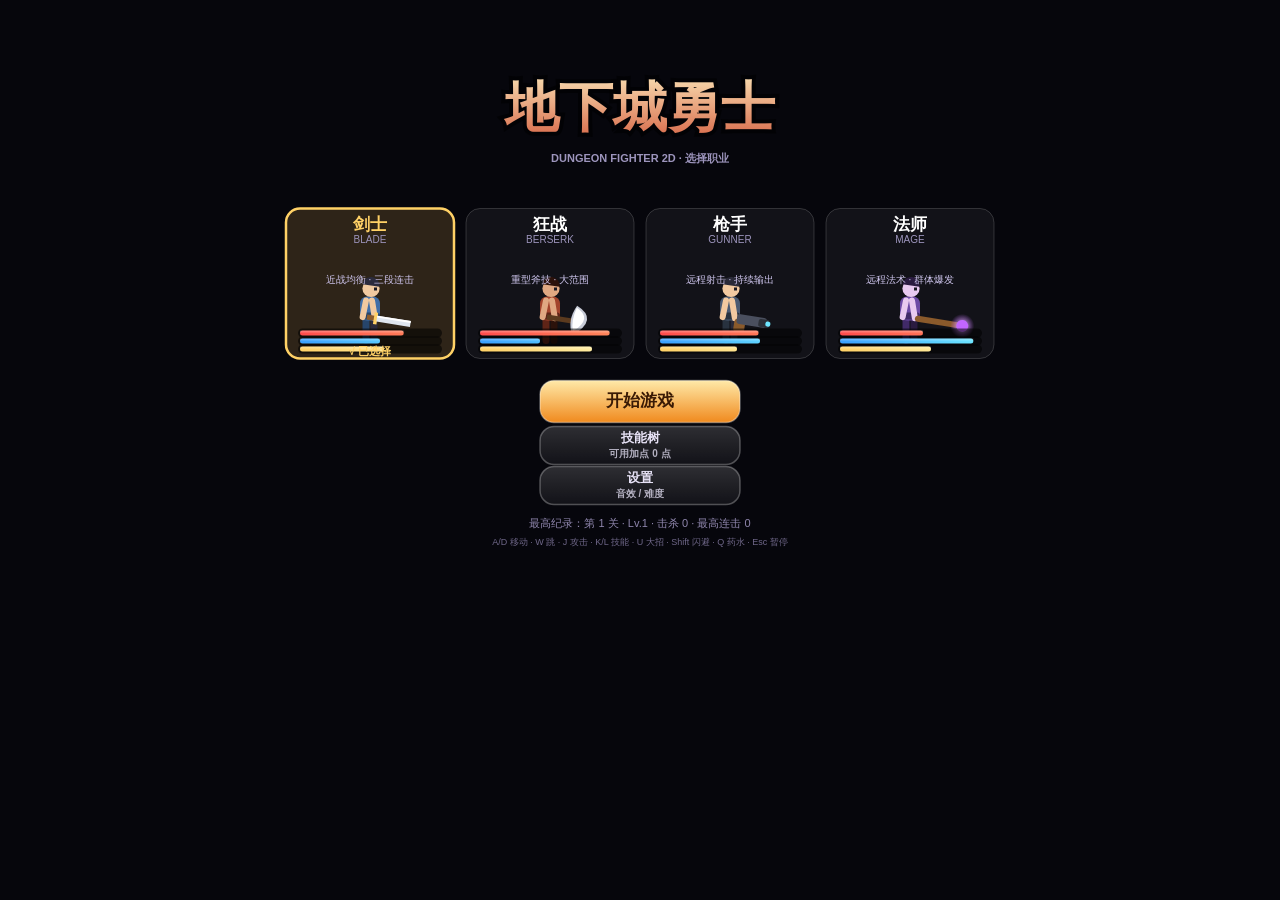
==== commit caac62e4: "玩法增强 Phase3：战斗节奏系统（连击收益化 / 三元素反应 / 完美闪避） 新增三个互相喂养的战斗节奏子系统，让"主动进攻"本身成为收益来源：  1. 连击收益化    - 原 P.cb/P.c" ====
--- a/game/index.html
+++ b/game/index.html
@@ -2,6 +2,9 @@
 <html lang="zh-CN">
 <head>
 <meta charset="UTF-8"/>
+<meta http-equiv="Cache-Control" content="no-store"/>
+<meta http-equiv="Pragma" content="no-cache"/>
+<meta http-equiv="Expires" content="0"/>
 <meta name="viewport" content="width=device-width,initial-scale=1,maximum-scale=1,user-scalable=no,viewport-fit=cover"/>
 <title>地下城勇士 · Dungeon Fighter 2D</title>
 <style>
@@ -17,15 +20,25 @@
 var canvas=document.createElement('canvas');document.body.appendChild(canvas);
 var ctx=canvas.getContext('2d');
 function resize(){var d=Math.min(2,window.devicePixelRatio||1);W=window.innerWidth||360;H=window.innerHeight||640;
-canvas.width=W*d;canvas.height=H*d;canvas.style.width=W+'px';canvas.style.height=H+'px';ctx.setTransform(d,0,0,d,0,0);GROUND=H-70;roomW=Math.max(1500,W*1.6);}
+canvas.width=W*d;canvas.height=H*d;canvas.style.width=W+'px';canvas.style.height=H+'px';ctx.setTransform(d,0,0,d,0,0);GROUND=H-70;roomW=Math.max(1500,W*1.6);syncGeo()}
 resize();window.addEventListener('resize',resize);
+// 窗口尺寸变化后，把已生成房间的几何同步到新的 GROUND/roomW，
+// 避免地面、传送门、实体、相机错位（旧版 resize 后完全没同步）
+function syncGeo(){if(!plats||!plats.length)return;var i,e;
+plats[0].y=GROUND;plats[0].h=H-GROUND+20;plats[0].w=roomW;
+for(i=1;i<plats.length;i++){e=plats[i];e.y=cl(e.y,40,GROUND-90)}
+if(decs)for(i=0;i<decs.length;i++)decs[i].y=GROUND-4;
+if(port){port.x=roomW-120;port.y=GROUND-52}
+for(i=0;i<ens.length;i++){e=ens[i];if(e.y+e.h>plats[0].y){e.y=plats[0].y-e.h;if(e.vy>0)e.vy=0;e.og=1}}
+if(G&&G.md!=='t'&&P){P.y=Math.min(P.y,GROUND-P.h);if(P.y+P.h>GROUND){P.y=GROUND-P.h;if(P.vy>0)P.vy=0}}
+cam.x=cl(cam.x,0,Math.max(0,roomW-W))}
 function rnd(a,b){return a+Math.random()*(b-a)}
 function rndi(a,b){return Math.floor(rnd(a,b+1))}
 function cl(v,a,b){return v<a?a:(v>b?b:v)}
 function aabb(a,b){return a.x<b.x+b.w&&a.x+a.w>b.x&&a.y<b.y+b.h&&a.y+a.h>b.y}
 function dst(a,b,c,d){return Math.sqrt((a-c)*(a-c)+(b-d)*(b-d))}
 function inR(r,x,y){return x>=r.x&&x<=r.x+r.w&&y>=r.y&&y<=r.y+r.h}
-function inC(c,r,x,y){return dst(x,y,c,c)<=r}
+function inC(cx,cy,r,x,y){return dst(x,y,cx,cy)<=r}
 function pick(a){return a[rndi(0,a.length-1)]}
 function rr(x,y,w,h,r){ctx.beginPath();r=Math.min(r,w/2,h/2);ctx.moveTo(x+r,y);ctx.arcTo(x+w,y,x+w,y+h,r);ctx.arcTo(x+w,y+h,x,y+h,r);ctx.arcTo(x,y+h,x,y,r);ctx.arcTo(x,y,x+w,y,r);ctx.closePath()}
 function TA(a){ctx.textAlign=a}
@@ -62,13 +75,13 @@
 case'ShiftLeft':case'ShiftRight':if(d)IN.dP=1;break;case'KeyQ':if(d)IN.pP=1;break;
 case'Escape':case'KeyP':if(d&&!e.repeat)tglP();break;case'KeyR':if(d&&!e.repeat)startRun();break;default:u=0}
 if(u&&e.preventDefault)e.preventDefault();
-if(d&&!e.repeat){initA();if(G.md==='t'&&!G.ov)uiC(-1,-1,'st');else if(G.md==='d'||G.md==='w')uiC(-1,-1,'rt')}}
+if(d&&!e.repeat){initA();if(G.md==='t'&&!G.ov)uiC(-1,-1,'st');else if(G.md==='dead'||G.md==='win')uiC(-1,-1,'rt')}}
 window.addEventListener('keydown',function(e){onK(e,1)});window.addEventListener('keyup',function(e){onK(e,0)});
 
 var SK='dnf_mini_v1';
-var S={job:'blade',nodes:{},spent:0,points:0,best:{room:0,level:1,kills:0,gold:0,clear:0},set:{sound:1,shake:1,diff:0}};
+var S={job:'blade',nodes:{},evo:{},spent:0,points:0,best:{room:0,level:1,kills:0,gold:0,cmb:0,clear:0},set:{sound:1,shake:1,diff:0}};
 try{var _s=JSON.parse(Store.get(SK));if(_s)S=_s}catch(e){}
-if(!S.nodes)S.nodes={};if(!S.best)S.best={room:0,level:1,kills:0,gold:0,clear:0};if(!S.set)S.set={sound:1,shake:1,diff:0};
+if(!S.nodes)S.nodes={};if(!S.evo)S.evo={};if(!S.best)S.best={room:0,level:1,kills:0,gold:0,cmb:0,clear:0};if(!S.set)S.set={sound:1,shake:1,diff:0};
 function save(){Store.set(SK,JSON.stringify(S))}
 var DIFF=[{n:'普通',h:1,a:1},{n:'困难',h:1.35,a:1.3},{n:'地狱',h:1.8,a:1.65}];
 var TREE=[{id:'str',n:'力量',d:'攻击+3',c:'#ff8a5c',max:10,f:function(m){m.atk+=3}},{id:'vit',n:'体魄',d:'生命+25',c:'#7bff8a',max:10,f:function(m){m.hp+=25}},{id:'mp',n:'法力',d:'蓝量+15',c:'#6ee7ff',max:10,f:function(m){m.mp+=15}},{id:'cri',n:'暴击',d:'暴击+3%',c:'#ffd166',max:10,f:function(m){m.cr+=.03}},{id:'cmb',n:'连击',d:'伤害+4%',c:'#ff9de0',max:10,f:function(m){m.dm+=.04}},{id:'cd',n:'冷却',d:'CD-6%',c:'#9db4ff',max:10,f:function(m){m.cd+=.06}},{id:'ls',n:'汲取',d:'回血+1',c:'#ff6b6b',max:10,f:function(m){m.ls+=1}},{id:'arm',n:'铁壁',d:'减伤+3%',c:'#c9c2e8',max:10,f:function(m){m.dr+=.03}}];
@@ -77,6 +90,11 @@
 var MODS=apT();function avP(){return Math.max(0,S.points-S.spent)}
 
 var RGM=1;
+function evKey(j,i){return j+'s'+i}
+function vacu(x,y,r,fo){var i,e,dx,dy,d;for(i=0;i<ens.length;i++){e=ens[i];if(e.dy)continue;dx=x-(e.x+e.w/2);dy=y-(e.y+e.h/2);d=Math.sqrt(dx*dx+dy*dy);if(d<r&&d>1){e.vx+=dx/d*fo;e.vy+=dy/d*fo*.4;e.stun=Math.max(e.stun,.12)}}}
+function apMod(o,m){if(m.dg!==undefined)o.dg*=m.dg;if(m.kb!==undefined)o.kb*=m.kb;if(m.mc!==undefined)o.mc*=m.mc;if(m.rg!==undefined)o.rg*=m.rg;if(m.ls!==undefined)o.ls=(o.ls||0)*m.ls;if(m.ky!==undefined)o.ky=(o.ky||0)*m.ky;if(m.kySet!==undefined)o.ky=m.kySet;if(m.stunAdd!==undefined)o.stun=(o.stun||0)+m.stunAdd;if(m.cAdd!==undefined)o.c=(o.c||1)+m.cAdd;if(m.chAdd!==undefined)o.ch=(o.ch||0)+m.chAdd;if(m.sl!==undefined)o.sl=(o.sl||0)*m.sl;if(m.slSet!==undefined)o.sl=m.slSet}
+function evFx(nm,p){if(nm==='qi'){var i;for(i=-1;i<=1;i++)fsh(p.x+p.w/2+p.fc*10,p.y+p.h*.45,p.fc*640+i*90,i*40,1.2,14,'#9fe8ff',180,{pc:2,stun:.15});SFX.shoot()}else if(nm==='vac'){vacu(p.x+p.w/2,p.y+p.h*.5,240,300);shk(3)}}
+function apEvo(i,p){var br=S.evo[evKey(p.job,i)];if(br===undefined)return;var sk=JOBS[p.job].sk[i],ev=sk.ev&&sk.ev[br];if(!ev)return;var o=(sk.e===gs2||sk.e===ms1||sk.e===ms2)?(p.cs&&p.cs.cf):p.sw;if(o&&ev.m)apMod(o,ev.m);if(ev.fx)evFx(ev.fx,p)}
 function sk1(p){p.ac='sk1';p.aT=.5;p.dv=p.fc*760;p.sw={ty:'mu',t:0,du:.5,h0:.05,h1:.42,rg:86*RGM,dg:.55,kb:120,stun:.12,hh:56,oy:2,mc:.11,tk:0,co:'rgba(120,220,255,.95)'}}
 function sk2(p){p.ac='sk2';p.aT=.55;p.vy=-720;p.vx=p.fc*180;p.og=0;p.sw={ty:'on',t:0,du:.55,h0:.02,h1:.34,rg:96*RGM,dg:2.3,kb:260,ky:-760,stun:.5,oy:-26,hh:88,hit:{},tk:0,co:'rgba(255,190,110,.95)'};fsh(p.x+p.w/2+p.fc*60,p.y+p.h*.4,p.fc*620,0,1.4,18,'#ffb15e',260,{})}
 function skU(p){p.ac='ult';p.aT=1.05;p.iv=Math.max(p.iv,1.05);p.vx=0;p.sw={ty:'mu',t:0,du:1.05,h0:.08,h1:.95,rg:130*RGM,dg:1.15,kb:200,stun:.2,hh:96,oy:-16,mc:.11,tk:0,co:'rgba(255,140,190,.95)'}}
@@ -87,21 +105,21 @@
 function gs2(p){p.ac='sk2';p.aT=.34;p.cs={t:0,f:.09,cf:{dg:2.1,c:1,sp:0,r:15,ky:-760,stun:.5},fd:0}}
 function gsU(p){p.ac='ult';p.aT=1.6;p.iv=Math.max(p.iv,1.6);p.vx=0;p.sw={ty:'bm',t:0,du:1.6,h0:.05,h1:1.5,dg:2.2,kb:80,stun:.1,mc:.1,tk:0,co:'rgba(255,120,190,.95)'}}
 function ms1(p){p.ac='sk1';p.aT=.3;p.cs={t:0,f:.08,cf:{dg:1.35,c:1,sp:0,r:11,sl:2.4,stun:.12},fd:0}}
-function ms2(p){p.ac='sk2';p.aT=.38;p.cs={t:0,f:.1,cf:{dg:1.9,c:1,ch:5},fd:0}}
+function ms2(p){p.ac='sk2';p.aT=.38;p.cs={t:0,f:.1,cf:{dg:1.9,c:1,ch:5,stun:.25},fd:0}}
 function msU(p){p.ac='ult';p.aT=1.25;p.iv=Math.max(p.iv,1.25);p.vx=0;p.sw={ty:'mt',t:0,du:1.25,h0:.05,h1:1.15,dg:2.8,kb:200,stun:.5,mc:.19,tk:0,co:'rgba(200,120,255,.95)'}}
 
 var JOBS={
 blade:{n:'剑士',en:'BLADE',ds:'近战均衡 · 三段连击',co:{b:'#3f6ea8',t:'#26456b',s:'#f0c9a0',h:'#2b2b3d',m:'#dfe6ef'},wp:'sword',md:'m',hp:100,mp:60,at:12,
-sk:[{n:'疾光斩',k:'K',cd:3,mp:15,c:'#5ec8ff',e:sk1},{n:'破军升龙',k:'L',cd:5,mp:25,c:'#ffb15e',e:sk2},{n:'幻影剑舞',k:'U',cd:12,mp:50,c:'#ff5e8a',e:skU}],
+sk:[{n:'疾光斩',k:'K',cd:3,mp:15,c:'#5ec8ff',e:sk1,ev:[{n:'疾风连刺',d:'挥砍更迅捷，段数提升',m:{mc:.5,dg:.7,rg:1.08}},{n:'破空剑气',d:'突进时发射穿透剑气',fx:'qi'}]},{n:'破军升龙',k:'L',cd:5,mp:25,c:'#ffb15e',e:sk2,ev:[{n:'升龙霸体',d:'击飞更高，伤害提升',m:{ky:1.3,kb:1.15,dg:1.12}},{n:'聚气吸敌',d:'施放时吸附周围敌人',fx:'vac'}]},{n:'幻影剑舞',k:'U',cd:12,mp:50,c:'#ff5e8a',e:skU,ev:[{n:'剑刃风暴',d:'攻速与范围大幅提升',m:{mc:.6,rg:1.18,dg:.85}},{n:'幻影重斩',d:'每段伤害与击退提升',m:{dg:1.4,kb:1.3}}]}],
 ch:[{du:.30,h0:.07,h1:.16,rg:74,dg:1,kb:190,stun:.10,oy:6,hh:44},{du:.32,h0:.07,h1:.16,rg:80,dg:1.25,kb:230,stun:.14,oy:4,hh:48},{du:.42,h0:.09,h1:.20,rg:92,dg:1.7,kb:430,stun:.50,ky:-150,oy:0,hh:54}]},
 berserk:{n:'狂战',en:'BERSERK',ds:'重型斧技 · 大范围',co:{b:'#a3442c',t:'#5f2417',s:'#e0a882',h:'#2c120b',m:'#c8ccd8'},wp:'axe',md:'m',hp:125,mp:45,at:16,
-sk:[{n:'血怒斩',k:'K',cd:3.5,mp:10,c:'#ff6b4a',e:bs1},{n:'旋风斩',k:'L',cd:6,mp:20,c:'#ffbe5e',e:bs2},{n:'崩山裂地',k:'U',cd:12,mp:40,c:'#ff8c3c',e:bsU}],
+sk:[{n:'血怒斩',k:'K',cd:3.5,mp:10,c:'#ff6b4a',e:bs1,ev:[{n:'嗜血连斩',d:'伤害与吸血大幅提升',m:{dg:1.3,ls:2,kb:1.1}},{n:'战意震退',d:'附加击飞与眩晕',m:{kySet:-340,stunAdd:.25,dg:1.08}}]},{n:'旋风斩',k:'L',cd:6,mp:20,c:'#ffbe5e',e:bs2,ev:[{n:'狂风绝息',d:'范围与攻速提升',m:{mc:.72,rg:1.2,dg:.82}},{n:'旋风重击',d:'每段伤害与击退提升',m:{dg:1.5,kb:2.2}}]},{n:'崩山裂地',k:'U',cd:12,mp:40,c:'#ff8c3c',e:bsU,ev:[{n:'裂地巨震',d:'震地范围大幅提升',m:{rg:1.45,dg:1.05}},{n:'怒山重斩',d:'伤害与眩晕提升',m:{dg:1.35,stunAdd:.2,kb:1.15}}]}],
 ch:[{du:.34,h0:.09,h1:.18,rg:82,dg:1.3,kb:200,stun:.12,oy:4,hh:48},{du:.36,h0:.09,h1:.18,rg:88,dg:1.5,kb:250,stun:.16,oy:2,hh:52},{du:.50,h0:.11,h1:.24,rg:106,dg:2.2,kb:520,stun:.55,ky:-220,oy:0,hh:60}]},
 gunner:{n:'枪手',en:'GUNNER',ds:'远程射击 · 持续输出',co:{b:'#4a5a72',t:'#28323f',s:'#f2c9a0',h:'#2a2a38',m:'#8f9bb3'},wp:'gun',md:'r',hp:95,mp:75,at:11,
-sk:[{n:'滑铲射击',k:'K',cd:3,mp:15,c:'#ffe08a',e:gs1},{n:'浮空弹',k:'L',cd:5,mp:25,c:'#ffd166',e:gs2},{n:'卫星射线',k:'U',cd:12,mp:50,c:'#ff78be',e:gsU}],
+sk:[{n:'滑铲射击',k:'K',cd:3,mp:15,c:'#ffe08a',e:gs1,ev:[{n:'滑铲连射',d:'射击频率提升',m:{mc:.68,dg:.85}},{n:'重弹射击',d:'单发伤害与击退提升',m:{dg:1.5,kb:1.6}}]},{n:'浮空弹',k:'L',cd:5,mp:25,c:'#ffd166',e:gs2,ev:[{n:'浮空散射',d:'弹数增加',m:{cAdd:2,dg:.78}},{n:'强力浮空',d:'击飞更高并附带眩晕',m:{ky:1.35,stunAdd:.2,dg:1.12}}]},{n:'卫星射线',k:'U',cd:12,mp:50,c:'#ff78be',e:gsU,ev:[{n:'卫星连射',d:'光束更频繁',m:{mc:.62,dg:.85}},{n:'卫星重炮',d:'单束伤害大幅提升',m:{dg:1.45}}]}],
 ch:[{du:.20,f:.07,dg:1,c:1,sp:0,r:6,kb:90,stun:.08},{du:.20,f:.07,dg:1.05,c:1,sp:0,r:6,kb:90,stun:.08},{du:.30,f:.08,dg:.95,c:3,sp:.15,r:6,kb:120,stun:.16}]},
 mage:{n:'法师',en:'MAGE',ds:'远程法术 · 群体爆发',co:{b:'#6d4aa6',t:'#412a68',s:'#e8c9f0',h:'#2a1b40',m:'#c9a227'},wp:'staff',md:'r',hp:80,mp:100,at:13,
-sk:[{n:'冰霜弹',k:'K',cd:3,mp:18,c:'#7bdcff',e:ms1},{n:'闪电链',k:'L',cd:5,mp:28,c:'#b98cff',e:ms2},{n:'陨石天降',k:'U',cd:12,mp:50,c:'#c266ff',e:msU}],
+sk:[{n:'冰霜弹',k:'K',cd:3,mp:18,c:'#7bdcff',e:ms1,ev:[{n:'冰霜散射',d:'弹数增加',m:{cAdd:2,dg:.78}},{n:'深度冻结',d:'减速与伤害提升',m:{sl:1.7,stunAdd:.15,dg:1.15}}]},{n:'闪电链',k:'L',cd:5,mp:28,c:'#b98cff',e:ms2,ev:[{n:'连锁扩张',d:'链接更多目标',m:{chAdd:3,dg:.88}},{n:'雷霆重击',d:'链伤与眩晕提升',m:{dg:1.35,stunAdd:.15}}]},{n:'陨石天降',k:'U',cd:12,mp:50,c:'#c266ff',e:msU,ev:[{n:'陨石暴雨',d:'陨石更密集',m:{mc:.6,dg:.8}},{n:'巨型陨石',d:'单发伤害与击退提升',m:{dg:1.4,kb:1.3}}]}],
 ch:[{du:.22,f:.08,dg:1.05,c:1,sp:0,r:8,kb:70,stun:.06},{du:.22,f:.08,dg:1.1,c:1,sp:0,r:8,kb:70,stun:.06},{du:.32,f:.09,dg:1,c:2,sp:.12,r:9,kb:100,stun:.14}]}};
 
 var ET={
@@ -137,14 +155,14 @@
 return{slot:sl.k,sn:sl.n,q:q,nm:QU[q].n+sl.n,st:st,sc:Math.round(gsc(st))}}
 function eqSum(){var s={atk:0,hp:0,mp:0,crit:0,dr:0},k,p,g;for(k in P.eq){g=P.eq[k];if(g)for(p in g.st)s[p]+=g.st[p]}return s}
 function gtxt(s){var a=[];if(s.atk)a.push('攻+'+s.atk);if(s.hp)a.push('血+'+s.hp);if(s.mp)a.push('蓝+'+s.mp);if(s.crit)a.push('暴+'+s.crit+'%');if(s.dr)a.push('防+'+s.dr+'%');return a.join(' ')}
-var BUFFS=[{id:'atk',n:'狂怒',d:'攻击+15%',ic:'#ff8a5c',s:{dmg:.15}},{id:'spd',n:'疾风',d:'移速+12%',ic:'#7bdcff',s:{spd:.12}},{id:'crit',n:'鹰眼',d:'暴击+8%',ic:'#ffd166',s:{crit:.08}},{id:'critd',n:'致命',d:'暴伤+30%',ic:'#ff6b9d',s:{critd:.30}},{id:'hp',n:'生命',d:'生命+35并治疗',ic:'#7bff8a',s:{hp:35}},{id:'dr',n:'铁壁',d:'减伤+10%',ic:'#c9c2e8',s:{dr:.10}},{id:'ls',n:'嗜血',d:'回血+1.5',ic:'#ff6b6b',s:{ls:1.5}},{id:'cdr',n:'急冷',d:'CD-12%',ic:'#9db4ff',s:{cdr:.12}},{id:'rng',n:'范围',d:'范围+15%',ic:'#ffb15e',s:{range:.15}},{id:'gold',n:'贪婪',d:'金币+30%',ic:'#ffe08a',s:{gold:.30}}];
-
-var G={md:'t',ov:null,rm:0,tm:0,shT:0,shM:0,hs:0,fl:0,tr:null,bn:null,bi:0,dT:0,wT:0,rc:[],pr:0,ht:0};
+var BUFFS=[{id:'atk',n:'狂怒',d:'攻击+15%',ic:'#ff8a5c',s:{dmg:.15}},{id:'spd',n:'疾风',d:'移速+12%',ic:'#7bdcff',s:{spd:.12}},{id:'crit',n:'鹰眼',d:'暴击+8%',ic:'#ffd166',s:{crit:.08}},{id:'critd',n:'致命',d:'暴伤+30%',ic:'#ff6b9d',s:{critd:.30}},{id:'hp',n:'生命',d:'生命+35并治疗',ic:'#7bff8a',s:{hp:35}},{id:'dr',n:'铁壁',d:'减伤+10%',ic:'#c9c2e8',s:{dr:.10}},{id:'ls',n:'嗜血',d:'回血+1.5',ic:'#ff6b6b',s:{ls:1.5}},{id:'cdr',n:'急冷',d:'CD-12%',ic:'#9db4ff',s:{cdr:.12}},{id:'rng',n:'范围',d:'范围+15%',ic:'#ffb15e',s:{range:.15}},{id:'gold',n:'贪婪',d:'金币+30%',ic:'#ffe08a',s:{gold:.30}},{id:'burn',n:'烈焰之触',d:'攻击点燃敌人·持续灼烧',ic:'#ff7a3c',s:{}},{id:'frost',n:'冰霜之触',d:'攻击附加减速效果',ic:'#7bdcff',s:{}},{id:'thunder',n:'雷霆之触',d:'攻击有概率连锁闪电',ic:'#ffd166',s:{}},{id:'nova',n:'反击护盾',d:'受伤时释放冲击波击退',ic:'#c9a9ff',s:{}},{id:'orb',n:'环绕飞刃',d:'飞刃环绕自身自动攻击',ic:'#8fe3ff',s:{}},{id:'explode',n:'爆裂杀戮',d:'敌人死亡时爆炸波及周围',ic:'#ff9d5c',s:{}},{id:'exec',n:'处刑',d:'对残血敌人伤害大幅提升',ic:'#ff5e8a',s:{}},{id:'vamp',n:'嗜血狂欢',d:'击杀敌人回复生命',ic:'#ff6b6b',s:{}},{id:'pierce',n:'穿透射击',d:'远程攻击可穿透多个敌人',ic:'#ffe08a',s:{}},{id:'magnet',n:'磁力场',d:'大幅提升拾取范围',ic:'#9db4ff',s:{}}];var BUF={};for(var _bi=0;_bi<BUFFS.length;_bi++)BUF[BUFFS[_bi].id]=BUFFS[_bi];function bfC(id){var n=0,i;for(i=0;i<P.bf.length;i++)if(P.bf[i]===id)n++;return n}
+
+var G={md:'t',ov:null,rm:0,tm:0,shT:0,shM:0,hs:0,fl:0,tr:null,bn:null,bi:0,dT:0,wT:0,rc:[],pr:0,ht:0,wave:0,waveMax:1,waveT:0,wavePer:0,exN:0,tv:'pass',cbMs:0};
 var cam={x:0};
-var plats=[],ens=[],shots=[],loots=[],parts=[],texts=[],sls=[],beams=[],arcs=[],decs=[],port=null,eid=0;
-var P={x:0,y:0,w:30,h:52,vx:0,vy:0,fc:1,og:0,an:0,hp:100,mhp:100,mp:60,mmp:100,ex:0,nx:20,lv:1,gold:0,kl:0,cb:0,cbT:0,ch:0,jp:2,ac:null,at:12,aT:0,iv:0,dd:0,dy:0,cd:[0,0,0],dc:0,po:3,sw:null,cs:null,huT:0,cr:.05,cd2:1.7,dm:1,cdM:1,spM:1,rgM:1,ls:0,dr:0,gdM:1,job:'blade',sk:null,bf:[],eq:{weapon:null,head:null,body:null,ring:null}};
+var plats=[],ens=[],shots=[],loots=[],parts=[],texts=[],sls=[],beams=[],arcs=[],decs=[],port=null,eid=0,orbs=[];
+var P={x:0,y:0,w:30,h:52,vx:0,vy:0,fc:1,og:0,an:0,hp:100,mhp:100,mp:60,mmp:100,ex:0,nx:20,lv:1,gold:0,kl:0,cb:0,cbT:0,pd:0,ch:0,jp:2,ac:null,at:12,aT:0,iv:0,dd:0,dy:0,cd:[0,0,0],dc:0,po:3,sw:null,cs:null,huT:0,cr:.05,cd2:1.7,dm:1,cdM:1,spM:1,rgM:1,ls:0,dr:0,gdM:1,burn:0,frost:0,thunder:0,nova:0,orb:0,explode:0,exec:0,vamp:0,pierce:0,magnet:0,job:'blade',sk:null,bf:[],eq:{weapon:null,head:null,body:null,ring:null}};
 function recalc(){var J=JOBS[P.job],eq=eqSum(),sm={dmg:0,spd:0,crit:0,critd:0,dr:0,ls:0,cdr:0,range:0,gold:0},i,k;
-for(i=0;i<P.bf.length;i++){var b=BUFFS[P.bf[i]];if(!b)continue;for(k in b.s)sm[k]+=b.s[k]}
+for(i=0;i<P.bf.length;i++){var b=BUF[P.bf[i]];if(!b)continue;for(k in b.s)sm[k]+=b.s[k]}P.burn=bfC('burn');P.frost=bfC('frost');P.thunder=bfC('thunder');P.nova=bfC('nova');P.orb=bfC('orb');P.explode=bfC('explode');P.exec=bfC('exec');P.vamp=bfC('vamp');P.pierce=bfC('pierce');P.magnet=bfC('magnet');
 var nh=Math.round(J.hp+MODS.hp+eq.hp),nm=Math.round(J.mp+MODS.mp+eq.mp);
 P.hp+=Math.max(0,nh-P.mhp);P.mp=Math.min(P.mp+Math.max(0,nm-P.mmp),nm);P.mhp=nh;P.mmp=nm;
 P.at=J.at+MODS.atk+eq.atk;P.cr=cl(.05+MODS.cr+eq.crit*.01+sm.crit,0,.9);P.cd2=1.7+sm.critd;
@@ -155,26 +173,33 @@
 function gainEx(v){P.ex+=v;while(P.ex>=P.nx)lvlUp()}
 
 function spE(t,x,y,sc){var b=ET[t],D=DIFF[S.set.diff],s=sc||1,hp=Math.round(b.hp*s*D.h);
-var e={id:++eid,ty:t,x:x,y:y,w:b.w*s,h:b.h*s,vx:0,vy:0,fc:-1,og:0,an:rnd(0,9),hp:hp,mhp:hp,at:Math.round(b.at*D.a),sp:b.sp,ex:Math.round(b.ex*s),gd:b.gd,wp:b.wp,rg:b.rg,co:b.co,bs:0,st:'idle',stT:0,acd:rnd(.4,1.4),scd:rnd(.6,1.6),cb:0,sw:null,huT:0,dy:0,dt:0,tc:0,en:0,ba:'',sl:0,sh:(t==='shield'),shp:70,ls:null,stun:0,wcd:0};ens.push(e);return e}
-function genR(i){plats=[];ens=[];shots=[];loots=[];parts=[];texts=[];sls=[];beams=[];arcs=[];
+var e={id:++eid,ty:t,x:x,y:y,w:b.w*s,h:b.h*s,vx:0,vy:0,fc:-1,og:0,an:rnd(0,9),hp:hp,mhp:hp,at:Math.round(b.at*D.a),sp:b.sp,ex:Math.round(b.ex*s),gd:b.gd,wp:b.wp,rg:b.rg,co:b.co,bs:0,st:'idle',stT:0,acd:rnd(.4,1.4),scd:rnd(.6,1.6),cb:0,sw:null,huT:0,dy:0,dt:0,tc:0,en:0,fz:0,spc:0,ba:'',sl:0,sh:(t==='shield'),shp:70,ls:null,stun:0,wcd:0};ens.push(e);return e}
+function genR(i){plats=[];ens=[];shots=[];loots=[];parts=[];texts=[];sls=[];beams=[];arcs=[];orbs=[];
 var T=thOf(i),k,q,x,end=isEnd(i),lay=end?layOf(i):0,sc=1+lay*.22;roomW=Math.max(1500,W*1.6);
 plats.push({x:0,y:GROUND,w:roomW,h:H-GROUND+20,gr:1});var n=rndi(2,3);
 for(k=0;k<n;k++){var pw=rndi(150,250);plats.push({x:rnd(220,roomW-pw-260),y:GROUND-rndi(130,270),w:pw,h:22,gr:0})}
 decs=[];for(x=140;x<roomW-160;x+=rnd(250,420))decs.push({x:x,y:GROUND-4,t:T.dc,p:rnd(0,9),s:rnd(.85,1.25)});
-if(i===ROOMS-1){var b=spE('boss',roomW-320,GROUND-ET.boss.h);b.st='enter';b.stT=1;b.fc=-1;b.bs=1;
-for(q=0;q<3;q++)spE('elite',roomW-150-q*90,GROUND-ET.elite.h);bn('最终 BOSS','暗黑城主 · 玛尔斯');SFX.boss();G.bi=2}
-else if(!end&&T.mb){var m=spE('boss2',roomW-300,GROUND-ET.boss2.h);m.st='enter';m.stT=.9;m.fc=-1;m.bs=1;
-for(q=0;q<2;q++){var at=pick(T.fo);spE(at,roomW-140-q*80,GROUND-ET[at].h)}bn('领主出现','巨魔领主 · 戈隆');SFX.boss();G.bi=1.6}
-else{var c=Math.min(8,3+Math.floor(i*1.1)),ct;for(c=0;c<count_();c++){ct=pick(T.fo);spE(ct,rnd(340,roomW-220),GROUND-ET[ct].h,sc)}
-bn(end?('无尽第 '+lay+' 层'):T.n,end?'层数越深，怪物越强':(rmName(i)+' · 消灭怪物开启传送门'))}
-port={x:roomW-120,y:GROUND-52,w:64,h:52,t:0,act:0};
+G.wave=0;G.waveT=0;G.waveMax=waveCount(i);G.wavePer=Math.max(3,Math.ceil(count_()/G.waveMax));
+port={x:roomW-120,y:GROUND-52,w:64,h:52,t:0,act:0};spawnWave()
 P.x=70;P.y=GROUND-P.h;P.vx=0;P.vy=0;P.fc=1;P.jp=2;P.hp=Math.min(P.mhp,P.hp+P.mhp*.12);cam.x=0;G.ht=4}
-function count_(){return Math.min(8,3+Math.floor(G.rm*1.1))}
+function count_(){return Math.min(16,6+Math.floor(G.rm*1.4))}
+function waveCount(i){if(i===ROOMS-1)return 3;if(!isEnd(i)&&thOf(i).mb)return 3;if(isEnd(i))return 3+Math.min(3,Math.floor(layOf(i)/2));return 2+Math.floor(i/3)}
+function spawnWave(){var i=G.rm,T=thOf(i),end=isEnd(i),lay=end?layOf(i):0,sc=1+lay*.22,w=G.wave,q,t;
+if(i===ROOMS-1){
+if(w===0){var b=spE('boss',roomW-320,GROUND-ET.boss.h);b.st='enter';b.stT=1;b.fc=-1;b.bs=1;for(q=0;q<3;q++)spE('elite',roomW-150-q*90,GROUND-ET.elite.h);bn('最终 BOSS','暗黑城主 · 玛尔斯');SFX.boss();G.bi=2}
+else{for(q=0;q<2+w;q++){t=pick(['elite','brute','shield','elite']);spE(t,cl(rnd(340,roomW-220),40,roomW-60),GROUND-ET[t].h,sc)}bn('第 '+(w+1)+' 波','BOSS 召唤了援军');SFX.boss()}
+return}
+if(!end&&T.mb){
+if(w===0){var m=spE('boss2',roomW-300,GROUND-ET.boss2.h);m.st='enter';m.stT=.9;m.fc=-1;m.bs=1;for(q=0;q<2;q++){var at=pick(T.fo);spE(at,roomW-140-q*80,GROUND-ET[at].h)}bn('领主出现','巨魔领主 · 戈隆');SFX.boss();G.bi=1.6}
+else{for(q=0;q<2+w;q++){t=pick(T.fo);spE(t,rnd(340,roomW-220),GROUND-ET[t].h,sc)}bn('第 '+(w+1)+' 波','援军来袭！');SFX.boss()}
+return}
+for(q=0;q<G.wavePer;q++){t=pick(T.fo);spE(t,rnd(340,roomW-220),GROUND-ET[t].h,sc)}
+bn(w===0?(end?('无尽第 '+lay+' 层'):T.n):('第 '+(w+1)+'/'+G.waveMax+' 波'),w===0?(end?'层数越深，怪物越强':(rmName(i)+' · 共 '+G.waveMax+' 波敌人')):'继续战斗！')}
 function bn(t,s){G.bn={t:t,s:s,lf:2.6}}
 
 function shk(m){if(S.set.shake){G.shT=.22;G.shM=m}}
 function kbW(e){if(e.dy)return 0;if(e.bs)return .12;if(e.ty==='brute')return .4;if(e.ty==='elite')return .55;if(e.ty==='shield')return e.sh?.28:.9;return 1}
-function wallSlam(e){e.wcd=.5;e.stun=Math.max(e.stun,.75);hrE(e,P.at*1.6,0,0,'#ffd166',{stun:.75});
+function wallSlam(e){e.wcd=.5;e.stun=Math.max(e.stun,.75);hrE(e,P.at*1.6,0,0,'#ffd166',{stun:.75,noEl:1});
 bu(e.x+e.w/2,e.y+e.h*.5,20,'#ffd166',380,.6,4);bu(e.x+e.w/2,e.y+e.h,12,'#c9c2e8',200,.5,3);
 ft(e.x+e.w/2,e.y-20,'撞墙!','#ffd166',17);shk(10);SFX.boom();hstp(.07)}
 function hstp(t){G.hs=Math.max(G.hs,t)}
@@ -182,7 +207,7 @@
 function ft(x,y,t,c,sz){texts.push({x:x,y:y,vy:-58,lf:.85,t:t,c:c||'#fff',s:sz||16})}
 function slFx(x,y,f,r,c,lf){sls.push({x:x,y:y,f:f,r:r,c:c||'rgba(255,255,255,.9)',t:0,lf:lf||.18})}
 function adArc(p){arcs.push({p:p,t:0,lf:.3})}
-function fsh(x,y,vx,vy,dm,r,c,kb,ex){var s={x:x,y:y,vx:vx,vy:vy,g:0,dg:dm+P.at*.9,lf:1.3,ow:'p',r:r||6,c:c||'#fff',kb:kb||120,ky:0,hit:{}};if(ex)for(var k in ex)s[k]=ex[k];shots.push(s);return s}
+function fsh(x,y,vx,vy,dm,r,c,kb,ex){var s={x:x,y:y,vx:vx,vy:vy,g:0,dg:dm+P.at*.9,lf:1.3,ow:'p',r:r||6,c:c||'#fff',kb:kb||120,ky:0,pc:P.pierce||0,hit:{}};if(ex)for(var k in ex)s[k]=ex[k];shots.push(s);return s}
 function upFx(dt){var i;
 for(i=parts.length-1;i>=0;i--){var p=parts[i];p.lf-=dt;if(p.lf<=0){parts.splice(i,1);continue}p.vy+=p.g*dt;p.x+=p.vx*dt;p.y+=p.vy*dt;p.vx*=.98;if(p.y>GROUND-2&&p.vy>0){p.y=GROUND-2;p.vy*=-.35;p.vx*=.7}}
 for(i=sls.length-1;i>=0;i--){sls[i].t+=dt;if(sls[i].t>=sls[i].lf)sls.splice(i,1)}
@@ -190,26 +215,31 @@
 for(i=arcs.length-1;i>=0;i--){arcs[i].t+=dt;if(arcs[i].t>=arcs[i].lf)arcs.splice(i,1)}}
 
 function mvC(e,dt){e.vy+=2200*dt;if(e.vy>1600)e.vy=1600;e.x+=e.vx*dt;e.y+=e.vy*dt;e.og=0;
-for(var i=0;i<plats.length;i++){var p=plats[i];if(e.x+e.w>p.x&&e.x<p.x+p.w){if(e.vy>=0&&e.y+e.h>=p.y&&e.y+e.h-e.vy*dt<=p.y+1){e.y=p.y-e.h;e.vy=0;e.og=1}}}
-var nx=cl(e.x,0,roomW-e.w);if(e.stun>0&&e.wcd<=0&&nx!==e.x&&Math.abs(e.vx)>430){wallSlam(e);e.vx*=-.28}if(e.wcd>0)e.wcd-=dt;e.x=nx;if(e.y>H+300){e.y=GROUND-e.h;e.vy=0}}
+var i,p,gnd=null;
+for(i=0;i<plats.length;i++){p=plats[i];if(e.x+e.w>p.x&&e.x<p.x+p.w){if(e.vy>=0&&e.y+e.h>=p.y&&e.y+e.h-e.vy*dt<=p.y+1){e.y=p.y-e.h;e.vy=0;e.og=1}if(p.gr)gnd=p}}
+// 兜底吸附：地面板厚 90px、单帧最多位移 80px，正常穿不过去；
+// 但窗口缩放/极端 dt 下仍可能陷进板内，这里强制拉回地面表面
+if(!e.og&&gnd&&e.y+e.h>gnd.y){e.y=gnd.y-e.h;e.vy=0;e.og=1}
+var nx=cl(e.x,0,roomW-e.w);if(e.stun>0&&e.wcd<=0&&nx!==e.x&&Math.abs(e.vx)>430){wallSlam(e);e.vx*=-.28}if(e.wcd>0)e.wcd-=dt;e.x=nx;
+if(gnd&&e.y+e.h>gnd.y+2){e.y=gnd.y-e.h;if(e.vy>0)e.vy=0;e.og=1}}
 function fBox(s,rg,h,oy){var cx=s.x+s.w/2+s.fc*(s.w/2+rg/2),x=cx-rg/2;if(x<0)x=0;else if(x+rg>roomW)x=Math.max(0,roomW-rg);return{x:x,y:s.y+oy,w:rg,h:h}}
 function nrstE(x,y,md){var b=null,bd=md||1e9,i,d,e;for(i=0;i<ens.length;i++){e=ens[i];if(e.dy)continue;d=dst(x,y,e.x+e.w/2,e.y+e.h/2);if(d<bd){bd=d;b=e}}return b}
 
 function stAtk(){var p=P,J=JOBS[p.job];p.ch=p.ch>=3?1:p.ch+1;var cf=J.ch[p.ch-1];p.ac='atk';p.aT=cf.du;p.cs=null;p.sw=null;
 if(J.md==='m'){p.sw={ty:'on',t:0,du:cf.du,h0:cf.h0,h1:cf.h1,rg:cf.rg*RGM,dg:cf.dg,kb:cf.kb,oy:cf.oy,hh:cf.hh,hit:{},tk:0,stun:cf.stun||0,ky:cf.ky||0,c:'rgba(255,255,255,.95)'};p.vx=p.fc*(p.ch===3?260:120);SFX.slash()}
 else{p.cs={t:0,f:cf.f,cf:cf,fd:0};if(p.job==='mage')SFX.magic();else SFX.shoot()}}
-function usSk(i){var p=P,sk=p.sk[i];if(!sk||p.mp<sk.mp||p.cd[i]>0||p.ac==='ult'||p.huT>0||p.dd)return;p.mp-=sk.mp;p.cd[i]=sk.cd*p.cdM;RGM=p.rgM;sk.e(p)}
+function usSk(i){var p=P,sk=p.sk[i];if(!sk||p.mp<sk.mp||p.cd[i]>0||p.ac==='ult'||p.huT>0||p.dd)return;p.mp-=sk.mp;p.cd[i]=sk.cd*p.cdM;RGM=p.rgM;sk.e(p);apEvo(i,p)}
 function usPot(){var p=P;if(p.po<=0||p.hp>=p.mhp||p.dd)return;p.po--;var h=Math.round(p.mhp*.35);p.hp=Math.min(p.mhp,p.hp+h);ft(p.x+p.w/2,p.y-10,'+'+h+' HP','#7bff8a',18);bu(p.x+p.w/2,p.y+p.h/2,14,'#7bff8a',200,.6,3);SFX.heal()}
 function endAc(){var p=P,w=p.ac;p.ac=null;p.sw=null;p.cs=null;if(w==='atk'&&IN.aH&&p.ch<3)stAtk()}
 function upSw(dt){var p=P,s=p.sw;
 if(p.cs){var c=p.cs;c.t+=dt;if(!c.fd&&c.t>=c.f){c.fd=1;var cf=c.cf,i,a;
 if(cf.ch){var ls=ens.filter(function(e){return!e.dy}).sort(function(a,b){return dst(p.x,p.y,a.x,a.y)-dst(p.x,p.y,b.x,b.y)}).slice(0,cf.ch);var pv=[p.x+p.w/2+p.fc*20,p.y+10];
-for(i=0;i<ls.length;i++){var e=ls[i],d=(1.9+p.at*.9)*(1-i*.12);hrE(e,d,140,0,'#b98cff',{sl:i>0,stun:.25});adArc([pv,[e.x+e.w/2,e.y+e.h/2]]);pv=[e.x+e.w/2,e.y+e.h/2]}
+for(i=0;i<ls.length;i++){var e=ls[i],d=(cf.dg+p.at*.9)*(1-i*.12);hrE(e,d,140,0,'#b98cff',{sl:i>0,stun:cf.stun||.25});adArc([pv,[e.x+e.w/2,e.y+e.h/2]]);pv=[e.x+e.w/2,e.y+e.h/2]}
 SFX.magic();shk(3);hstp(.03)}
 else{for(i=0;i<cf.c;i++){a=(i-(cf.c-1)/2)*(cf.sp||0);fsh(p.x+p.w/2,p.y+16,p.fc*Math.cos(a)*900,Math.sin(a)*900,cf.dg,cf.r,cf.r>=12?'#ffd166':'#ffe9a8',cf.kb||100,{ky:cf.ky||0,sl:cf.sl||0,stun:cf.stun||0})}
 if(cf.r>=12){SFX.slash();shk(3)}else if(p.job==='mage')SFX.magic();else SFX.shoot()}}
 return}
-if(!s)return;s.t+=dt;
+if(!s)return;s.t+=dt;if(s.mcB===undefined)s.mcB=s.mc;
 if(s.ty==='mu'){if(p.ac==='sk1'){p.vx=p.dv*(1-s.t/s.du*.55);if(Math.random()<.7)parts.push({x:p.x+p.w/2,y:p.y+rnd(4,p.h),vx:rnd(-40,40),vy:rnd(-30,30),g:0,lf:.28,mx:.28,c:'#5ec8ff',s:rnd(2,5)})}
 if(p.ac==='ult'){p.vx*=.9;if(Math.random()<.9){var aa=rnd(0,6.283);parts.push({x:p.x+p.w/2+Math.cos(aa)*46,y:p.y+p.h/2+Math.sin(aa)*40,vx:Math.cos(aa)*120,vy:Math.sin(aa)*120,g:0,lf:.35,mx:.35,c:Math.random()<.5?'#ff5e8a':'#ffd166',s:rnd(2,5)})}}}
 if(s.ty==='sp'){p.vx=p.fc*130*(1-s.t/s.du*.7);if(Math.random()<.8){var sa=rnd(0,6.283);parts.push({x:p.x+p.w/2+Math.cos(sa)*s.rg*.6,y:p.y+p.h/2+Math.sin(sa)*s.rg*.5,vx:Math.cos(sa)*200,vy:Math.sin(sa)*200,g:0,lf:.3,mx:.3,c:'#ffbe5e',s:rnd(2,5)})}}
@@ -217,12 +247,44 @@
 var ac=(s.t>=s.h0&&s.t<=s.h1);if(!ac)return;
 if(s.ty==='on'){var bx=fBox(p,s.rg,s.hh,s.oy);for(var i=0;i<ens.length;i++){var e=ens[i];if(e.dy||s.hit[e.id])continue;if(aabb(bx,e)){s.hit[e.id]=1;hrE(e,s.dg*P.at,s.kb,s.ky||0,s.c,{ls:s.ls||0,stun:s.stun||0})}}
 if(s.tk<1&&s.t>s.h0+.02){s.tk=1;slFx(p.x+p.w/2+p.fc*30,p.y+p.h*.42,p.fc,s.rg*.8,s.c,.16)}}
-else if(s.ty==='mu'){s.mc-=dt;if(s.mc<=0){s.mc=.11;s.tk++;var b2=fBox(p,s.rg,s.hh,s.oy);for(var j=0;j<ens.length;j++){var e3=ens[j];if(e3.dy)continue;if(aabb(b2,e3))hrE(e3,s.dg*P.at,s.kb,0,s.c,{sl:1,stun:s.stun||0})}slFx(p.x+p.w/2+p.fc*34,p.y+p.h/2,p.fc,52,s.c,.16)}}
-else if(s.ty==='sp'){s.mc-=dt;if(s.mc<=0){s.mc=.13;for(var m=0;m<ens.length;m++){var e4=ens[m];if(e4.dy)continue;if(dst(p.x+p.w/2,p.y+p.h/2,e4.x+e4.w/2,e4.y+e4.h/2)<s.rg+e4.w/2)hrE(e4,s.dg*P.at,s.kb,0,s.c,{sl:1,stun:s.stun||0})}}}
-else if(s.ty==='sd'){p.vx=p.fc*780;s.mc-=dt;if(s.mc<=0){s.mc=.075;var tg=nrstE(p.x+p.w/2,p.y,900);var an=tg?Math.atan2(tg.y+tg.h/2-p.y-18,tg.x+tg.w/2-(p.x+p.w/2)):0;fsh(p.x+p.w/2+p.fc*14,p.y+18,Math.cos(an)*950,Math.sin(an)*950,s.dg,6,'#ffe08a',s.kb,{stun:s.stun||0});SFX.shoot()}}
-else if(s.ty==='bm'){s.mc-=dt;if(s.mc<=0){s.mc=.1;beams.push({x:p.x+p.w/2+p.fc*120,r:36*RGM,dg:s.dg,t:0,lf:.5,tk:0,hit:{}})}}
-else if(s.ty==='mt'){s.mc-=dt;if(s.mc<=0){s.mc=.19;var mx=p.x+p.w/2+p.fc*rnd(40,190);shots.push({x:mx,y:-40,vx:rnd(-40,40),vy:420,g:1500,dg:s.dg+p.at*.9,lf:3,ow:'p',r:20,c:'#c266ff',kb:220,ky:0,hit:{},bm:1});SFX.magic()}}}
-function hrE(e,db,kb,ky,c,op){op=op||{};var cr=Math.random()<P.cr,d=Math.round(db*P.dm*(cr?P.cd2:1)*rnd(.94,1.06));
+else if(s.ty==='mu'){s.mc-=dt;if(s.mc<=0){s.mc=s.mcB;s.tk++;var b2=fBox(p,s.rg,s.hh,s.oy);for(var j=0;j<ens.length;j++){var e3=ens[j];if(e3.dy)continue;if(aabb(b2,e3))hrE(e3,s.dg*P.at,s.kb,0,s.c,{sl:1,stun:s.stun||0})}slFx(p.x+p.w/2+p.fc*34,p.y+p.h/2,p.fc,52,s.c,.16)}}
+else if(s.ty==='sp'){s.mc-=dt;if(s.mc<=0){s.mc=s.mcB;for(var m=0;m<ens.length;m++){var e4=ens[m];if(e4.dy)continue;if(dst(p.x+p.w/2,p.y+p.h/2,e4.x+e4.w/2,e4.y+e4.h/2)<s.rg+e4.w/2)hrE(e4,s.dg*P.at,s.kb,0,s.c,{sl:1,stun:s.stun||0})}}}
+else if(s.ty==='sd'){p.vx=p.fc*780;s.mc-=dt;if(s.mc<=0){s.mc=s.mcB;var tg=nrstE(p.x+p.w/2,p.y,900);var an=tg?Math.atan2(tg.y+tg.h/2-p.y-18,tg.x+tg.w/2-(p.x+p.w/2)):0;fsh(p.x+p.w/2+p.fc*14,p.y+18,Math.cos(an)*950,Math.sin(an)*950,s.dg,6,'#ffe08a',s.kb,{stun:s.stun||0});SFX.shoot()}}
+else if(s.ty==='bm'){s.mc-=dt;if(s.mc<=0){s.mc=s.mcB;beams.push({x:p.x+p.w/2+p.fc*120,r:36*RGM,dg:s.dg,t:0,lf:.5,tk:0,hit:{}})}}
+else if(s.ty==='mt'){s.mc-=dt;if(s.mc<=0){s.mc=s.mcB;var mx=p.x+p.w/2+p.fc*rnd(40,190);shots.push({x:mx,y:-40,vx:rnd(-40,40),vy:420,g:1500,dg:s.dg+p.at*.9,lf:3,ow:'p',r:20,c:'#c266ff',kb:220,ky:0,hit:{},bm:1});SFX.magic()}}}
+function novaBlast(x,y,r,dmg,c,sl){var i;bu(x,y,20,c,380,.6,5);shk(5);SFX.boom();for(i=0;i<ens.length;i++){var e=ens[i];if(e.dy)continue;if(dst(x,y,e.x+e.w/2,e.y+e.h/2)<r+e.w/2)hrE(e,dmg,220,0,c,{stun:.25,sl:sl===undefined?1:sl,noEl:1})}}
+function chainL(src,bd){var hit={};hit[src.id]=1;var cx=src.x+src.w/2,cy=src.y+src.h/2,pv=[cx,cy],n=Math.min(4,1+P.thunder),i,k;for(k=0;k<n;k++){var best=null,bd2=280;for(i=0;i<ens.length;i++){var e=ens[i];if(e.dy||hit[e.id])continue;var d=dst(cx,cy,e.x+e.w/2,e.y+e.h/2);if(d<bd2){bd2=d;best=e}}if(!best)break;hit[best.id]=1;var nx2=best.x+best.w/2,ny2=best.y+best.h/2;adArc([pv,[nx2,ny2]]);hrE(best,bd*.75,80,0,'#ffd166',{sl:1,stun:.15});bu(nx2,ny2,5,'#ffd166',160,.3,3);cx=nx2;cy=ny2;pv=[nx2,ny2]}SFX.magic();hstp(.03)}
+function upOrb(dt){if(!P.orb){if(orbs.length)orbs=[];return}var want=Math.min(6,P.orb*2),i,j;while(orbs.length<want)orbs.push({a:orbs.length/want*6.283,hit:{},ht:0});while(orbs.length>want)orbs.pop();for(i=0;i<orbs.length;i++){var o=orbs[i];o.a+=dt*2.4;o.x=P.x+P.w/2+Math.cos(o.a)*80;o.y=P.y+P.h/2+Math.sin(o.a)*52;o.ht-=dt;if(o.ht<=0){o.ht=.3;o.hit={}}for(j=0;j<ens.length;j++){var e=ens[j];if(e.dy||o.hit[e.id])continue;if(dst(o.x,o.y,e.x+e.w/2,e.y+e.h/2)<e.w/2+15){o.hit[e.id]=1;hrE(e,5+P.at*.45,40,0,'#8fe3ff',{sl:1,noEl:1});if(Math.random()<.5)bu(o.x,o.y,2,'#8fe3ff',80,.25,2)}}}}
+function drOrb(){var i;for(i=0;i<orbs.length;i++){var o=orbs[i];ctx.save();FS('rgba(143,227,255,.85)');ctx.beginPath();ctx.arc(o.x,o.y,9,0,6.283);ctx.fill();SS('rgba(255,255,255,.85)');ctx.lineWidth=1.5;ctx.beginPath();ctx.arc(o.x,o.y,13,0,6.283);ctx.stroke();ctx.restore()}}
+// ===== Phase3 战斗节奏系统：连击收益化 / 三元素反应 / 完美闪避 =====
+// 连击伤害倍率：100 连击封顶 +40%，鼓励贴身持续连段而不是打一下退一步
+function cbM(){return 1+Math.min(P.cb,100)*.004}
+// 统一连击入口：计数 + 记录最高 + 每 25 连击触发里程碑奖励
+function comboHit(){P.cb++;P.cbT=2.2;if(P.cb>S.best.cmb)S.best.cmb=P.cb;
+ while(P.cb>=G.cbMs+25){G.cbMs+=25;cbMile(G.cbMs)}}
+// 连击里程碑：冲击波 + 飘字 + 回蓝回血 + 范围僵直
+function cbMile(n){novaBlast(P.x+P.w/2,P.y+P.h/2,150,P.at*.8,'#ffd166',0);
+ ft(P.x+P.w/2,P.y-42,n+' COMBO 奖励!','#ffd166',20);
+ P.mp=Math.min(P.mmp,P.mp+12);P.hp=Math.min(P.mhp,P.hp+P.mhp*.02);
+ for(var i=0;i<ens.length;i++){var e=ens[i];if(!e.dy&&Math.abs(e.x-P.x)<160)e.stun=Math.max(e.stun,.3)}}
+// 三元素反应：蒸汽爆发(火+冰) / 过载(火+雷) / 超导(冰+雷，4秒内受伤+45%)
+function elmRx(e,d){
+ if(e.fz>0&&P.burn){e.fz=0;e.sl=0;e.stun=Math.max(e.stun,.4);
+  novaBlast(e.x+e.w/2,e.y+e.h/2,112,Math.round((8+P.at*.5)*Math.min(3,1+P.burn*.5)),'#bfe9ff',0);
+  ft(e.x+e.w/2,e.y-30,'蒸汽爆发','#bfe9ff',16)}
+ else if(e.burn>0&&P.thunder){
+  novaBlast(e.x+e.w/2,e.y+e.h/2,88,Math.round((6+P.at*.4)*Math.min(3,1+P.thunder*.5)),'#ffd166',0);
+  ft(e.x+e.w/2,e.y-30,'过载','#ffd166',16)}
+ else if(e.fz>0&&P.thunder){e.spc=4;e.fz=Math.max(0,e.fz-.6);
+  adArc([[e.x+e.w/2-34,e.y+e.h/2],[e.x+e.w/2+34,e.y+e.h/2]]);
+  ft(e.x+e.w/2,e.y-30,'超导·破防','#c9a9ff',16);shk(4)}}
+// 完美闪避：冲刺瞬间穿过敌人，停顿帧 + 范围僵直 + 连击与回蓝奖励
+function pdg(){hstp(.14);shk(6);comboHit();comboHit();comboHit();
+ P.mp=Math.min(P.mmp,P.mp+10);ft(P.x+P.w/2,P.y-36,'完美闪避!','#8fe3ff',20);
+ var i,a;for(i=0;i<14;i++){a=i/14*6.283;bu(P.x+P.w/2+Math.cos(a)*22,P.y+P.h/2+Math.sin(a)*22,1,'#8fe3ff',200,.35,3)}
+ for(i=0;i<ens.length;i++){var e=ens[i];if(!e.dy&&Math.abs(e.x-P.x)<180){e.stun=Math.max(e.stun,.35);e.vx=(e.x<P.x?1:-1)*130}}}
+
+function hrE(e,db,kb,ky,c,op){op=op||{};var cr=Math.random()<P.cr,d=Math.round(db*P.dm*(cr?P.cd2:1)*rnd(.94,1.06)*cbM()*(e.spc>0?1.45:1));
 if(e.sh){var bh=(e.fc>0)?(P.x+P.w/2<e.x+e.w/2):(P.x+P.w/2>e.x+e.w/2);
 if(bh){d=Math.round(d*1.4);ft(e.x+e.w/2,e.y-20,'背击!','#ffd166',13)}
 else{d=Math.max(1,Math.round(d*.3));e.shp-=d;if(e.shp<=0){e.sh=0;bu(e.x+e.w/2+e.fc*10,e.y+e.h*.45,12,'#dfe6ef',240,.5,4);ft(e.x+e.w/2,e.y-22,'破防!','#7bff8a',14);SFX.guard()}else ft(e.x+e.w/2,e.y-20,'格挡','#cfd6e4',12)}}
@@ -231,11 +293,15 @@
 if(kw>.85&&kb>=260)bu(e.x+e.w/2,e.y+e.h,7,'#c9c2e8',210,.4,3);
 if(kw<=.15&&kb>=200&&Math.random()<.3)ft(e.x+e.w/2,e.y-20,'霸体','#9d95bd',12)}
 if(ky&&!e.dy){e.vy=ky;e.og=0;e.stun=Math.max(e.stun,op.stun||.32)}
-if(op.sl)e.sl=op.sl;if((op.stun||0)>=.35)hstp(.08);
+if(op.sl)e.sl=op.sl;if((op.stun||0)>=.35)hstp(.08);if(!op.noEl&&!e.dy){
+ if(P.burn){e.burn=Math.max(e.burn||0,3);e.burnD=Math.max(e.burnD||0,(6+P.at*.35)*Math.min(3,1+P.burn*.5))}
+ if(P.frost){e.fz=Math.max(e.fz,1.6+P.frost*.4);e.sl=Math.max(e.sl,1.5+P.frost*.4)}
+ elmRx(e,d);
+ if(P.thunder&&Math.random()<cl(.14*P.thunder,0,.55))chainL(e,d)}if(P.exec&&!e.dy&&e.hp>0&&e.hp<e.mhp*.25){var exd=Math.round(d*.7*(1+P.exec*.3));e.hp-=exd;ft(e.x+e.w/2,e.y-26,'处刑','#ff5e8a',13)}
 ft(e.x+e.w/2+rnd(-8,8),e.y-6,''+d,cr?'#ffd166':'#fff',cr?22:16);bu(e.x+e.w/2,e.y+e.h/2,cr?12:6,c||'#ff8f6b',cr?300:200,.4,cr?4:3);
 if(!op.sl){if(cr)SFX.crit();else SFX.hit();hstp(cr?.05:.028);shk(cr?6:3)}
-P.mp=Math.min(P.mmp,P.mp+2);if(P.ls&&P.hp<P.mhp)P.hp=Math.min(P.mhp,P.hp+P.ls+(op.ls||0));P.cb++;P.cbT=2;if(e.hp<=0)klE(e)}
-function klE(e){e.dy=1;e.dt=.55;e.vx=(e.x<P.x?-1:1)*160;e.vy=-320;P.kl++;
+P.mp=Math.min(P.mmp,P.mp+2);if(P.ls&&P.hp<P.mhp)P.hp=Math.min(P.mhp,P.hp+P.ls+(op.ls||0));comboHit();if(e.hp<=0)klE(e)}
+function klE(e){e.dy=1;e.dt=.55;e.vx=(e.x<P.x?-1:1)*160;e.vy=-320;P.kl++;if(P.explode&&G.exN<4){G.exN++;novaBlast(e.x+e.w/2,e.y+e.h/2,80,10+P.at*.5,'#ff9d5c',1);G.exN--}if(P.vamp&&P.hp<P.mhp){var vh=Math.round((3+P.at*.12)*Math.min(4,1+P.vamp*.5));P.hp=Math.min(P.mhp,P.hp+vh);ft(e.x+e.w/2,e.y-34,'+'+vh,'#ff6b6b',13)}
 var g=Math.round(rndi(e.gd[0],e.gd[1])*P.gdM),n=e.bs?18:rndi(1,3),i;
 for(i=0;i<n;i++)loots.push({x:e.x+e.w/2,y:e.y+e.h/2-10,vx:rnd(-140,140),vy:rnd(-320,-140),ty:'coin',v:Math.ceil(g/n),lf:14});
 var ch=e.bs?1:((e.ty==='brute'||e.ty==='elite')?.42:.12);if(Math.random()<ch)loots.push({x:e.x+e.w/2,y:e.y+e.h/2,vx:rnd(-70,70),vy:-280,ty:'gear',g:rollG(G.rm),lf:16});
@@ -247,25 +313,29 @@
 for(var q=0;q<6;q++)loots.push({x:e.x+e.w/2+rnd(-40,40),y:e.y+e.h/2,vx:rnd(-200,200),vy:rnd(-420,-220),ty:'gear',g:rollG(G.rm+1),lf:20})}
 else if(e.ty==='boss2'){SFX.die();shk(14);bn('领主被击败','传送门已开启')}else SFX.die()}
 function hrP(d,kb,ky){var p=P;if(p.iv>0||p.dd||G.md!=='play')return;var d2=Math.max(1,Math.round(d*(1-p.dr)));
-p.hp-=d2;p.iv=.7;p.huT=.25;p.ac=null;p.sw=null;p.cs=null;p.ch=0;p.vx=(p.x+p.w/2<cam.x+W/2?-1:1)*kb;if(ky)p.vy=ky;
+p.hp-=d2;if(p.nova&&G.exN<4){G.exN++;novaBlast(p.x+p.w/2,p.y+p.h/2,90+p.nova*20,8+p.at*.5,'#c9a9ff',1);ft(p.x+p.w/2,p.y-22,'反击!','#c9a9ff',14);G.exN--}p.iv=.7;p.huT=.25;p.ac=null;p.sw=null;p.cs=null;p.ch=0;p.vx=(p.x+p.w/2<cam.x+W/2?-1:1)*kb;if(ky)p.vy=ky;
 ft(p.x+p.w/2,p.y-4,'-'+d2,'#ff5b5b',18);bu(p.x+p.w/2,p.y+p.h/2,10,'#ff5b5b',220,.5,4);G.fl=.5;shk(8);hstp(.06);SFX.hurt();
 if(p.hp<=0){p.hp=0;p.dd=1;p.dy=1.2;G.md='dead';G.dT=0;if(p.lv-1>S.points)S.points=p.lv-1;if(G.rm>S.best.room)S.best.room=G.rm;if(p.lv>S.best.level)S.best.level=p.lv;if(p.kl>S.best.kills)S.best.kills=p.kl;if(p.gold>S.best.gold)S.best.gold=p.gold;save()}}
 function dshU(p){var k=1-p.aT/.22;p.vx=p.dv*(1-k*.55);if(Math.random()<.9)parts.push({x:p.x+p.w/2,y:p.y+rnd(6,p.h-6),vx:-p.fc*rnd(40,160),vy:rnd(-20,20),g:0,lf:.3,mx:.3,c:'#cfe4ff',s:rnd(2,5)})}
 function upP(dt){var p=P;p.an+=dt*(Math.abs(p.vx)>20?1:.25);if(p.dd){p.dy-=dt;p.vx*=.9;mvC(p,dt);return}
-p.iv-=dt;p.cbT-=dt;if(p.cbT<=0)p.cb=0;p.cd[0]-=dt;p.cd[1]-=dt;p.cd[2]-=dt;p.dc-=dt;p.mp=Math.min(p.mmp,p.mp+8*dt);
+p.iv-=dt;p.cbT-=dt;if(p.cbT<=0){if(p.cb>=10)ft(p.x+p.w/2,p.y-30,'连击中断','#9d95bd',15);p.cb=0;G.cbMs=0};p.cd[0]-=dt;p.cd[1]-=dt;p.cd[2]-=dt;p.dc-=dt;p.mp=Math.min(p.mmp,p.mp+8*dt);
 if(p.huT>0){p.huT-=dt;p.vx*=.9;mvC(p,dt);return}
 if(p.ac){p.aT-=dt;if(p.ac==='atk'||p.ac==='sk1'||p.ac==='sk2'||p.ac==='ult')upSw(dt);
 if(p.aT<=0){if(p.ac!=='hurt')endAc();else p.ac=null}mvC(p,dt);return}
 var dr=(IN.r?1:0)-(IN.l?1:0);if(dr){p.fc=dr;p.vx=dr*330*p.spM}else p.vx*=.72;
 if(IN.jP){if(p.og){p.vy=-830;p.og=0;p.jp=1;SFX.jump();bu(p.x+p.w/2,p.y+p.h,6,'#8d84ad',120,.3,3)}else if(p.jp>0){p.jp--;p.vy=-760;SFX.jump();bu(p.x+p.w/2,p.y+p.h,10,'#9db4ff',180,.4,4)}}
-if(IN.dP&&p.dc<=0){p.ac='dash';p.aT=.22;p.dv=p.fc*640*p.spM;p.dc=1.1;p.iv=Math.max(p.iv,.26);SFX.dash()}
+if(IN.dP&&p.dc<=0){p.ac='dash';p.aT=.22;p.dv=p.fc*640*p.spM;p.dc=1.1;p.iv=Math.max(p.iv,.26);p.pd=0;SFX.dash()}
 if(IN.pP)usPot();if(IN.aP)stAtk();else if(IN.s1P)usSk(0);else if(IN.s2P)usSk(1);else if(IN.uP)usSk(2);mvC(p,dt)}
 
 function eFt(e,tx){var d=tx-(e.x+e.w/2);if(Math.abs(d)>4)e.fc=d>0?1:-1}
 function eSw(e,dt){var s=e.sw;if(!s)return;s.t+=dt;if(s.t>=s.h0&&s.t<=s.h1){var bx=fBox(e,s.rg,s.hh,s.oy);if(!s.hit&&aabb(bx,P)){s.hit=1;hrP(s.dg,s.kb,0)}
 if(s.tk<1&&s.t>s.h0+.02){s.tk=1;slFx(e.x+e.w/2+e.fc*30,e.y+e.h*.45,e.fc,s.rg*.8,'rgba(255,120,90,.9)',.15);SFX.slash()}}}
-function upE(e,dt){if(e.dy){e.dt-=dt;e.vy+=2200*dt;e.x+=e.vx*dt;e.y+=e.vy*dt;e.vx*=.94;if(e.y+e.h>GROUND){e.y=GROUND-e.h;e.vy*=-.3}if(e.dt<=0)ens.splice(ens.indexOf(e),1);return}
-e.an+=dt*(Math.abs(e.vx)>20?1:.2);e.huT-=dt;e.acd-=dt;e.scd-=dt;e.tc-=dt;if(e.sl>0)e.sl-=dt;
+function upE(e,dt){if(e.dy){e.dt-=dt;e.vy+=2200*dt;e.x+=e.vx*dt;e.y+=e.vy*dt;e.vx*=.94;
+// 死亡坠落也要落到房间真实地面 plats[0].y；旧版写死全局 GROUND，
+// 一旦 GROUND 变化，尸体会陷到地面线以下，看起来像“卡住”
+var gy=(plats&&plats.length)?plats[0].y:GROUND;if(e.y+e.h>gy){e.y=gy-e.h;e.vy*=-.3}
+if(e.dt<=0)ens.splice(ens.indexOf(e),1);return}
+if(e.burn>0){e.burn-=dt;e.burnT=(e.burnT||.4)-dt;if(e.burnT<=0){e.burnT=.4;if(!e.dy){var bd=Math.round(e.burnD*.4);e.hp-=bd;ft(e.x+e.w/2+rnd(-6,6),e.y-2,''+bd,'#ff9a5c',11);if(Math.random()<.5)bu(e.x+e.w/2+rnd(-8,8),e.y+rnd(4,e.h-4),1,'#ff7a3c',60,.4,3);if(e.hp<=0)klE(e)}}}e.an+=dt*(Math.abs(e.vx)>20?1:.2);e.huT-=dt;e.acd-=dt;e.scd-=dt;e.tc-=dt;if(e.sl>0)e.sl-=dt;if(e.fz>0)e.fz-=dt;if(e.spc>0)e.spc-=dt;if(e.fz>0)e.sl=Math.max(e.sl,.3);
 if(e.stun>0){e.stun-=dt;e.an+=dt*.5;
 if(e.og){e.vx*=.88;if(Math.abs(e.vx)>150&&Math.random()<.7)parts.push({x:e.x+e.w/2+rnd(-e.w/3,e.w/3),y:e.y+e.h,vx:-e.vx*.1,vy:-rnd(20,90),g:520,lf:.32,mx:.32,c:'#c9c2e8',s:rnd(2,4)})}
 else e.vx*=.97;
@@ -309,17 +379,17 @@
 else{if(nr){eFt(e,pc);e.vx=e.fc*sp*.5}else e.vx*=.9;if(e.acd<=0&&nr&&ad<620){var r=Math.random();e.ba=r<.3?'slash':r<.55?'charge':r<.75?'jump':(r<.92?'summon':'laser');e.st='windup';e.stT=(e.ba==='slash')?.5:((e.ba==='laser')?.6:.45)}}}
 mvC(e,dt)}
 
-function expl(s){bu(s.x,s.y,22,s.c,360,.7,6);shk(6);SFX.crit();for(var i=0;i<ens.length;i++){var e=ens[i];if(e.dy)continue;if(dst(s.x,s.y,e.x+e.w/2,e.y+e.h/2)<s.r+70)hrE(e,s.dg,s.kb,0,s.c,{stun:.3})}}
+function expl(s){bu(s.x,s.y,22,s.c,360,.7,6);shk(6);SFX.crit();for(var i=0;i<ens.length;i++){var e=ens[i];if(e.dy)continue;if(dst(s.x,s.y,e.x+e.w/2,e.y+e.h/2)<s.r+70)hrE(e,s.dg,s.kb,0,s.c,{stun:.3,noEl:1})}}
 function upSh(dt){for(var i=shots.length-1;i>=0;i--){var s=shots[i];s.lf-=dt;s.vy+=(s.g||0)*dt;s.x+=s.vx*dt;s.y+=s.vy*dt;
 if(Math.random()<.5)parts.push({x:s.x,y:s.y,vx:rnd(-20,20),vy:rnd(-20,20),g:0,lf:.22,mx:.22,c:s.c,s:rnd(2,4)});var h=0;
-if(s.ow==='p'){for(var j=0;j<ens.length;j++){var e=ens[j];if(e.dy)continue;if(!s.hit[e.id]&&Math.abs(s.x-(e.x+e.w/2))<e.w/2+s.r&&Math.abs(s.y-(e.y+e.h/2))<e.h/2+s.r){s.hit[e.id]=1;hrE(e,s.dg,s.kb,s.ky||0,s.c,{sl:s.sl||0,stun:s.stun||0});h=1}}}
+if(s.ow==='p'){for(var j=0;j<ens.length;j++){var e=ens[j];if(e.dy)continue;if(!s.hit[e.id]&&Math.abs(s.x-(e.x+e.w/2))<e.w/2+s.r&&Math.abs(s.y-(e.y+e.h/2))<e.h/2+s.r){s.hit[e.id]=1;hrE(e,s.dg,s.kb,s.ky||0,s.c,{sl:s.sl||0,stun:s.stun||0});if((s.pc||0)>0)s.pc--;else h=1}}}
 else{if(!P.dd&&Math.abs(s.x-(P.x+P.w/2))<P.w/2+s.r&&Math.abs(s.y-(P.y+P.h/2))<P.h/2+s.r){hrP(s.dg,s.kb,0);h=1}}
 var gr=(s.g&&s.y>GROUND-10);if(gr){if(s.bm)expl(s);h=1}
 if(h||s.lf<=0||s.x<-60||s.x>roomW+60){if(!gr||!s.bm)bu(s.x,s.y,6,s.c,180,.35,3);shots.splice(i,1)}}}
 function upBm(dt){for(var i=beams.length-1;i>=0;i--){var b=beams[i];b.t+=dt;b.tk-=dt;if(b.tk<=0){b.tk=.06;b.hit={}}for(var j=0;j<ens.length;j++){var e=ens[j];if(e.dy)continue;if(!b.hit[e.id]&&Math.abs(b.x-(e.x+e.w/2))<b.r+e.w/2){b.hit[e.id]=1;hrE(e,b.dg*P.at*.25,60,0,'#ff78be',{sl:1})}}
 if(Math.random()<.6)parts.push({x:b.x+rnd(-b.r,b.r),y:rnd(0,GROUND),vx:rnd(-30,30),vy:rnd(300,700),g:0,lf:.25,mx:.25,c:'#ff78be',s:rnd(2,5)});if(b.t>=b.lf)beams.splice(i,1)}}
 function upLt(dt){for(var i=loots.length-1;i>=0;i--){var l=loots[i];l.lf-=dt;l.vy+=1500*dt;l.x+=l.vx*dt;l.y+=l.vy*dt;if(l.y>GROUND-14){l.y=GROUND-14;l.vy*=-.35;l.vx*=.8}
-var dx=P.x+P.w/2-l.x,dy=P.y+P.h/2-l.y,dd=Math.sqrt(dx*dx+dy*dy)||1;if(dd<150&&!P.dd){l.vx+=dx/dd*1600*dt;l.vy+=dy/dd*1600*dt}
+var dx=P.x+P.w/2-l.x,dy=P.y+P.h/2-l.y,dd=Math.sqrt(dx*dx+dy*dy)||1;if(dd<(150+(P.magnet||0)*90)&&!P.dd){l.vx+=dx/dd*1600*dt;l.vy+=dy/dd*1600*dt}
 if(dd<28&&!P.dd){if(l.ty==='coin'){P.gold+=l.v;ft(l.x,l.y-8,'+'+l.v+' 金币','#ffd166',14);SFX.coin()}
 else if(l.ty==='pot'){if(P.po<5){P.po++;ft(l.x,l.y-8,'药水 +1','#7bff8a',14)}else{P.gold+=15;ft(l.x,l.y-8,'药水已满 +15 金币','#9d95bd',12)}SFX.heal()}
 else{var cu=P.eq[l.g.slot];if(!cu||l.g.sc>cu.sc){P.eq[l.g.slot]=l.g;ft(l.x,l.y-16,'装备 '+l.g.nm,'#ffd166',15);ft(l.x,l.y-32,gtxt(l.g.st),'#cfd6e4',12);SFX.gear();recalc()}else{var v=10+G.rm*5;P.gold+=v;ft(l.x,l.y-8,'分解 +'+v+' 金币','#9d95bd',13);SFX.coin()}}
@@ -328,8 +398,11 @@
 function upd(dt){if(G.bi>0)G.bi-=dt;if(G.ht>0)G.ht-=dt;if(G.bn){G.bn.lf-=dt;if(G.bn.lf<=0)G.bn=null}
 if(P.ac==='dash')dshU(P);
 if(G.tr){var tr=G.tr;tr.t+=dt;if(tr.ph==='out'&&tr.t>=.45){G.rm=tr.rm;genR(G.rm);tr.ph='in';tr.t=0}else if(tr.ph==='in'&&tr.t>=.45){G.tr=null}upFx(dt);return}
-upP(dt);for(var i=0;i<ens.length;i++)upE(ens[i],dt);upSh(dt);upBm(dt);upLt(dt);upFx(dt);
-if(port){port.t+=dt;var al=0;for(var a=0;a<ens.length;a++)if(!ens[a].dy)al++;port.act=(al===0);
+upP(dt);upOrb(dt);for(var i=0;i<ens.length;i++)upE(ens[i],dt);upSh(dt);upBm(dt);upLt(dt);upFx(dt);
+if(P.ac==='dash'&&!P.pd){for(var q9=0;q9<ens.length;q9++){var e9=ens[q9];if(!e9.dy&&aabb(P,e9)){P.pd=1;pdg();break}}}
+if(port){port.t+=dt;var al=0;for(var a=0;a<ens.length;a++)if(!ens[a].dy)al++;
+if(al===0&&G.wave<G.waveMax-1){if(G.waveT<=0)G.waveT=1.8;G.waveT-=dt;if(G.waveT<=0){G.wave++;spawnWave()}port.act=0}
+else port.act=(al===0);
 if(port.act&&aabb(P,port)&&!G.tr&&!G.ov){if(G.rm>=ROOMS-1){G.wT=0}opRw()}}
 if(G.wT>0){G.wT-=dt;if(G.wT<=0){if(!isEnd(G.rm)){G.md='win';S.best.clear=1;if(P.lv>S.best.level)S.best.level=P.lv;if(P.kl>S.best.kills)S.best.kills=P.kl;if(P.gold>S.best.gold)S.best.gold=P.gold;save()}}}
 var tg=cl(P.x+P.w/2-W/2+P.fc*60,0,Math.max(0,roomW-W));cam.x+=(tg-cam.x)*Math.min(1,dt*8);cam.x=cl(cam.x,0,Math.max(0,roomW-W))}
@@ -384,7 +457,9 @@
 else{if(e.st==='windup'){ctx.save();AL(.5+.3*Math.sin(G.tm*30));drF(e,null,1);ctx.restore()}else drF(e,e.sw,1);
 if(e.bs){var bw2=e.w+20;FS('rgba(0,0,0,.55)');ctx.fillRect(e.x-6,e.y-16,bw2,6);FS(e.ty==='boss'?'#ff2d2d':'#c266ff');ctx.fillRect(e.x-6,e.y-16,bw2*cl(e.hp/e.mhp,0,1),6)}
 else if(e.hp<e.mhp){var bw=e.w+10;FS('rgba(0,0,0,.5)');ctx.fillRect(e.x-5,e.y-12,bw,4);FS((e.ty==='brute'||e.ty==='elite')?'#ff8a3c':'#7bff8a');ctx.fillRect(e.x-5,e.y-12,bw*cl(e.hp/e.mhp,0,1),4)}
-if(e.sl>0){ctx.save();AL(.3);FS('#7bdcff');rr(e.x-2,e.y-2,e.w+4,e.h+4,6);ctx.fill();ctx.restore()}}}
+if(e.sl>0){ctx.save();AL(.3);FS('#7bdcff');rr(e.x-2,e.y-2,e.w+4,e.h+4,6);ctx.fill();ctx.restore()}
+if(e.burn>0){ctx.save();AL(.5+.25*Math.sin(G.tm*18));FS('#ff7a3c');ctx.beginPath();ctx.arc(e.x+e.w/2,e.y+e.h*.35,e.w*.75,0,6.283);ctx.fill();ctx.restore()}
+if(e.spc>0){ctx.save();AL(.55+.3*Math.sin(G.tm*30));SS('#c9a9ff');ctx.lineWidth=2;ctx.shadowColor='#c9a9ff';ctx.shadowBlur=8;var q3;for(q3=0;q3<3;q3++){ctx.beginPath();ctx.moveTo(e.x-3,e.y+e.h*(.2+q3*.3));ctx.lineTo(e.x+e.w/2+rnd(-7,7),e.y+e.h*(.35+q3*.3));ctx.lineTo(e.x+e.w+3,e.y+e.h*(.2+q3*.3));ctx.stroke()}ctx.restore()}}}
 if(!P.dd||P.dy>0){drSh(P.x,P.w,P.y+P.h);ctx.save();if(P.iv>0&&Math.floor(G.tm*20)%2===0)AL(.55);if(P.dd){ctx.translate(P.x+P.w/2,P.y+P.h/2);ctx.rotate(-.5);ctx.translate(-(P.x+P.w/2),-(P.y+P.h/2))}drF(P,P.sw,1);ctx.restore()}
 for(i=0;i<beams.length;i++){var b=beams[i],a=cl(1-b.t/b.lf,0,1);ctx.save();AL(a*.85);FS(LG(b.x-b.r,0,b.x+b.r,0,'rgba(255,120,190,0)','rgba(255,190,230,.95)'));ctx.fillRect(b.x-b.r,0,b.r*2,GROUND);ctx.restore()}
 for(i=0;i<shots.length;i++){var s=shots[i];ctx.save();ctx.translate(s.x,s.y);ctx.rotate(Math.atan2(s.vy,s.vx));FS(s.c);if(s.r>=14){ctx.beginPath();ctx.arc(0,0,s.r,0,6.283);ctx.fill();FS('rgba(255,255,255,.5)');ctx.beginPath();ctx.arc(-2,-2,s.r*.45,0,6.283);ctx.fill()}else{ctx.beginPath();ctx.moveTo(s.r+6,0);ctx.lineTo(-s.r,-s.r*.5);ctx.lineTo(-s.r,s.r*.5);ctx.closePath();ctx.fill()}ctx.restore()}
@@ -409,19 +484,32 @@
 FS('#fff');FN('800 13px sans-serif');ctx.fillText(rmName(G.rm),W-16,14);FS('#ffd166');FN('700 12px sans-serif');ctx.fillText('金币 '+P.gold+'   击杀 '+P.kl,W-16,34);FS('#9d95bd');FN('700 10px sans-serif');ctx.fillText('评分 '+gsc(eqSum())+' · '+DIFF[S.set.diff].n,W-16,48);
 for(i=0;i<SL.length;i++){var sx=W-176+i*34,sy=66,g2=P.eq[SL[i].k];FS('rgba(8,8,16,.62)');rr(sx,sy,30,30,7);ctx.fill();if(g2){FS('rgba(255,255,255,.07)');rr(sx,sy,30,30,7);ctx.fill();SS(QU[g2.q].c);ctx.lineWidth=2;rr(sx,sy,30,30,7);ctx.stroke();FS(QU[g2.q].c);FN('900 12px sans-serif');TA('center');TB('middle');ctx.fillText(g2.sn.charAt(0),sx+15,sy+16);TB('alphabetic')}else{SS('rgba(255,255,255,.18)');ctx.lineWidth=1;rr(sx,sy,30,30,7);ctx.stroke();FS('rgba(255,255,255,.25)');FN('9px sans-serif');TA('center');ctx.fillText(SL[i].n,sx+15,sy+19)}}
 var cy=112;skI(W-30,cy,17,'J',0,1,'#cfd6e4','atk');for(i=0;i<3;i++){var sk=P.sk[i];skI(W-30,cy+42+i*42,16,sk.k,Math.max(0,P.cd[i]),P.mp>=sk.mp,sk.c,'s'+(i+1))}
-for(i=0;i<P.bf.length;i++){var b=BUFFS[P.bf[i]];if(!b)continue;var xp=bx+8+i*20,yp=by+96;FS('rgba(8,8,16,.7)');rr(xp,yp,17,17,4);ctx.fill();SS(b.ic);ctx.lineWidth=1.5;rr(xp,yp,17,17,4);ctx.stroke();FS(b.ic);FN('900 10px sans-serif');TA('center');ctx.fillText(b.n.charAt(0),xp+8.5,yp+12)}
-if(P.cb>=3){TA('center');AL(cl(P.cbT/2,0,1));FN('900 '+(24+Math.min(20,P.cb))+'px "PingFang SC",sans-serif');ctx.lineWidth=4;SS('rgba(0,0,0,.6)');var tx=P.cb+' COMBO!';ctx.strokeText(tx,W/2,86);FS(LG(0,60,0,92,'#fff3c4','#ff8a3c'));ctx.fillText(tx,W/2,86);AL(1)}
+for(i=0;i<P.bf.length;i++){var b=BUF[P.bf[i]];if(!b)continue;var xp=bx+8+i*20,yp=by+96;FS('rgba(8,8,16,.7)');rr(xp,yp,17,17,4);ctx.fill();SS(b.ic);ctx.lineWidth=1.5;rr(xp,yp,17,17,4);ctx.stroke();FS(b.ic);FN('900 10px sans-serif');TA('center');ctx.fillText(b.n.charAt(0),xp+8.5,yp+12)}
+if(P.cb>=3){TA('center');AL(cl(P.cbT/2,0,1));var cg=P.cb>=60?'#ff5e8a':(P.cb>=30?'#ffd166':'#fff3c4');FN('900 '+(24+Math.min(22,P.cb))+'px "PingFang SC",sans-serif');ctx.lineWidth=4;SS('rgba(0,0,0,.6)');var tx=P.cb+' COMBO!';ctx.strokeText(tx,W/2,86);FS(LG(0,60,0,92,cg,'#ff8a3c'));ctx.fillText(tx,W/2,86);FS('#9d95bd');FN('700 11px sans-serif');ctx.fillText('伤害 +'+Math.round((cbM()-1)*100)+'%',W/2,104);AL(1)}
 var bo=null;for(i=0;i<ens.length;i++)if(ens[i].bs&&!ens[i].dy){bo=ens[i];break}
 if(bo){var bw=Math.min(440,W-80),bx2=(W-bw)/2;TA('center');FS('#ff9d9d');FN('900 13px sans-serif');ctx.fillText((bo.ty==='boss'?'暗黑城主 · 玛尔斯':'巨魔领主 · 戈隆')+(bo.en?'（狂暴）':''),W/2,124);bar(bx2,130,bw,13,bo.hp/bo.mhp,bo.ty==='boss'?'#ff2d2d':'#c266ff','#ff8a3c')}
 FS('rgba(255,255,255,.5)');ctx.fillRect(W-204,22,5,16);ctx.fillRect(W-196,22,5,16);ctx.restore()}
 function drBn(){if(!G.bn)return;var b=G.bn,a=cl(b.lf/.5,0,1);ctx.save();AL(a);TA('center');FN('900 32px "PingFang SC",sans-serif');ctx.lineWidth=6;SS('rgba(0,0,0,.65)');ctx.strokeText(b.t,W/2,H*.3);FS(LG(0,H*.23,0,H*.32,'#fff3c4','#ff8a3c'));ctx.fillText(b.t,W/2,H*.3);FN('700 14px sans-serif');FS('#cfc6ee');ctx.fillText(b.s,W/2,H*.3+28);ctx.restore()}
 function drBI(){if(G.bi<=0)return;var a=cl(G.bi/.5,0,1);ctx.save();FS('rgba(0,0,0,'+(.75*a)+')');ctx.fillRect(0,0,W,H*.16);ctx.fillRect(0,H*.84,W,H*.16);TA('center');AL(a);FN('900 '+Math.min(30,W*.07)+'px "PingFang SC",sans-serif');FS(LG(0,H*.4,0,H*.5,'#fff3c4','#ff4d4d'));ctx.fillText(G.rm===ROOMS-1?'暗黑城主 · 玛尔斯':'巨魔领主 · 戈隆',W/2,H*.46);FN('700 13px sans-serif');FS('#ffb3b3');ctx.fillText(G.rm===ROOMS-1?'最终决战 · FINAL DUEL':'领主战 · LORD',W/2,H*.51);ctx.restore()}
-function btnL(){var J=JOBS[P.job],ax=W-64;var L=[{id:'atk',x:ax,y:H-74,r:46,l:'攻击'},{id:'s1',x:ax-78,y:H-66,r:30,l:J.sk[0].n},{id:'s2',x:ax,y:H-148,r:30,l:J.sk[1].n},{id:'ult',x:ax-88,y:H-142,r:34,l:J.sk[2].n},{id:'jump',x:190,y:H-190,r:32,l:'跳'},{id:'dash',x:104,y:H-212,r:30,l:'闪避'},{id:'pot',x:196,y:H-116,r:30,l:'药水'}];for(var i=0;i<L.length;i++){L[i].x=cl(L[i].x,L[i].r+8,W-L[i].r-8);L[i].y=cl(L[i].y,L[i].r+8,H-L[i].r-8)}return L}
-function drTch(){var L=btnL(),i,sx=100,sy=H-110;ctx.save();AL(.3);FS('#fff');if(sId!==null){ctx.beginPath();ctx.arc(sOX,sOY,58,0,6.283);ctx.fill()}ctx.restore();
+function btnL(){var J=JOBS[P.job],i;
+var sc=cl(W/420,.74,1),g=Math.round(9*sc);
+var ra=Math.round(46*sc),rs=Math.round(29*sc),ru=Math.round(33*sc),rj=Math.round(31*sc),rd=Math.round(29*sc),rp=Math.round(27*sc);
+var ax=W-8-ra,ay=H-8-ra;
+var L=[{id:'atk',x:ax,y:ay,r:ra,l:'攻击'},
+{id:'s2',x:ax,y:ay-ra-rs-g,r:rs,l:J.sk[1].n},
+{id:'s1',x:ax-ra-rs-g-3,y:ay-4,r:rs,l:J.sk[0].n},
+{id:'ult',x:ax-ra-ru-g-3,y:ay-ra-ru-g,r:ru,l:J.sk[2].n}];
+var z=stZ(),jx=z.x+z.w/2;
+L.push({id:'jump',x:jx,y:z.y-rj-g,r:rj,l:'跳'});
+L.push({id:'dash',x:jx+rj+rd+g,y:z.y-rj-g,r:rd,l:'闪避'});
+L.push({id:'pot',x:jx,y:z.y-rj-g-rj-rp-g,r:rp,l:'药水'});
+for(i=0;i<L.length;i++){L[i].x=cl(L[i].x,L[i].r+6,W-L[i].r-6);L[i].y=cl(L[i].y,L[i].r+6,H-L[i].r-6)}
+return L}
+function drTch(){var L=btnL(),i,z=stZ(),sx=z.x+z.w/2,sy=z.y+z.h/2;ctx.save();AL(.3);FS('#fff');if(sId!==null){ctx.beginPath();ctx.arc(sOX,sOY,58,0,6.283);ctx.fill()}ctx.restore();
 ctx.save();AL(.5);SS('rgba(255,255,255,.3)');ctx.lineWidth=2;ctx.beginPath();ctx.arc(sx,sy,58,0,6.283);ctx.stroke();FS('rgba(255,255,255,.08)');ctx.beginPath();ctx.arc(sx,sy,58,0,6.283);ctx.fill();
-if(sId!==null){var kx=sx+cl(sDX,-58,58),ky=sy+cl(sDY,-58,58);AL(.95);FS(RG(kx-6,ky-6,2,24,'#fff','#8f9bb3'));ctx.beginPath();ctx.arc(kx,ky,24,0,6.283);ctx.fill()}else{AL(.4);FS('#9aa4bb');ctx.beginPath();ctx.arc(sx,sy,22,0,6.283);ctx.fill()}ctx.restore();
+if(sId!==null){var kx=sOX+cl(sDX,-58,58),ky=sOY+cl(sDY,-58,58);AL(.95);FS(RG(kx-6,ky-6,2,24,'#fff','#8f9bb3'));ctx.beginPath();ctx.arc(kx,ky,24,0,6.283);ctx.fill()}else{AL(.4);FS('#9aa4bb');ctx.beginPath();ctx.arc(sx,sy,22,0,6.283);ctx.fill()}ctx.restore();
 for(i=0;i<L.length;i++){var b=L[i],ac=BTN[b.id],cd=(b.id==='dash')?Math.max(0,P.dc):0;ctx.save();AL(ac?.95:.7);var ia=(b.id==='atk'),iu=(b.id==='ult'),g;if(ia)g=RG(b.x-b.r*.3,b.y-b.r*.3,2,b.r,'rgba(255,225,160,.75)','rgba(255,120,60,.35)');else if(iu)g=RG(b.x-b.r*.3,b.y-b.r*.3,2,b.r,'rgba(255,170,205,.7)','rgba(255,60,120,.3)');else g=RG(b.x-b.r*.3,b.y-b.r*.3,2,b.r,'rgba(255,255,255,.35)','rgba(255,255,255,.08)');FS(g);ctx.beginPath();ctx.arc(b.x,b.y,b.r,0,6.283);ctx.fill();SS(iu?'rgba(255,140,180,.9)':'rgba(255,255,255,.5)');ctx.lineWidth=2;ctx.beginPath();ctx.arc(b.x,b.y,b.r-1,0,6.283);ctx.stroke();if(cd>0){FS('rgba(0,0,0,.55)');ctx.beginPath();ctx.arc(b.x,b.y,b.r,0,6.283);ctx.fill()}FS('#fff');FN('800 '+(ia?15:11)+'px "PingFang SC",sans-serif');TA('center');TB('middle');ctx.fillText(b.l,b.x,b.y+1);TB('alphabetic');ctx.restore()}}
-function stZ(){return{x:10,y:H-230,w:200,h:190}}
+function stZ(){var s=Math.min(200,W*.44);return{x:8,y:H-24-s,w:s,h:s}}
 function hPoi(){pointers.forEach(function(p,id){if(p.d)return;if(G.md!=='play'||G.ov){p.d=1;uiC(p.x,p.y);return}
 if(inR({x:W-208,y:8,w:36,h:36},p.x,p.y)){p.d=1;tglP();return}
 var L=btnL(),i,h=null;for(i=0;i<L.length;i++)if(inC(L[i].x,L[i].y,L[i].r+8,p.x,p.y)){h=L[i].id;break}
@@ -430,26 +518,31 @@
 IN.l=(KY.l||sDX<-12)?1:0;IN.r=(KY.r||sDX>12)?1:0;IN.aH=(KY.a||BTN.atk)?1:0;IN.s1H=(KY.s1||BTN.s1)?1:0;IN.s2H=(KY.s2||BTN.s2)?1:0;IN.uH=(KY.u||BTN.ult)?1:0;
 if(PLS.atk)IN.aP=1;if(PLS.s1)IN.s1P=1;if(PLS.s2)IN.s2P=1;if(PLS.ult)IN.uP=1;if(PLS.jump)IN.jP=1;if(PLS.dash)IN.dP=1;if(PLS.pot)IN.pP=1}
 
-var TB_=[],TRB=[],SB=[],PB=[],RB=[],OB=[],TBY=0;
+var TB_=[],TRB=[],SB=[],PB=[],RB=[],OB=[],TBY=0,EVB=[],TAB=[];
 function lyT(){TB_=[];var co=(W>=760)?4:2,rw=(co===4)?1:2,tp=H*.225,bt=H-192,ch=cl(Math.floor((bt-tp-(rw-1)*14)/rw)-6,100,150),cw=Math.min(168,(W-40)/co-12),tw=co*cw+(co-1)*12,x0=(W-tw)/2,y0=tp+6,id=['blade','berserk','gunner','mage'];
 for(var i=0;i<4;i++)TB_.push({x:x0+(i%co)*(cw+12),y:y0+Math.floor(i/co)*(ch+14),w:cw,h:ch,id:id[i]});TBY=y0+rw*(ch+14)+8}
-function lyTr(){TRB=[];var co=(W>=760)?2:1,cw=Math.min(320,(W-30)/co-10),tp=H*.2,bt=H-70,rw=(co===1)?TREE.length:Math.ceil(TREE.length/2),sp=Math.min(62,Math.floor((bt-tp)/rw)),hh=Math.min(52,sp-8);for(var i=0;i<TREE.length;i++)TRB.push({x:15+(i%co)*(cw+10),y:tp+Math.floor(i/co)*sp,w:cw,h:hh,id:TREE[i].id})}
+function lyTr(){TRB=[];var co=(W>=760)?2:1,cw=Math.min(320,(W-30)/co-10),tp=H*.2,bt=H-70,rw=(co===1)?TREE.length:Math.ceil(TREE.length/2),sp=Math.min(62,Math.floor((bt-tp)/rw)),hh=Math.min(52,sp-8);for(var i=0;i<TREE.length;i++)TRB.push({x:15+(i%co)*(cw+10),y:tp+Math.floor(i/co)*sp,w:cw,h:hh,id:TREE[i].id});lyEv()}
+function lyEv(){EVB=[];var tp=H*.2,bt=H-70,ch=(bt-tp)/3,cw=Math.min(380,W-30),x0=(W-cw)/2,i;for(i=0;i<3;i++){var cy=tp+i*ch,bx=x0+14,bw=(cw-42)/2,by=cy+40,bh=Math.min(116,ch-54);EVB.push({sk:i,br:0,x:bx,y:by,w:bw,h:bh,cx:x0,cy:cy,cw:cw,chh:ch-8});EVB.push({sk:i,br:1,x:bx+bw+14,y:by,w:bw,h:bh,cx:x0,cy:cy,cw:cw,chh:ch-8})}}
+function lyTab(){TAB=[];var w=104,h=30,x0=W/2-108;TAB.push({x:x0,y:H*.15,w:w,h:h,id:'pass'});TAB.push({x:x0+112,y:H*.15,w:w,h:h,id:'evo'})}
 function lyS(){SB=[];var w=Math.min(300,W-60),x=(W-w)/2,y=H*.26,h=38;SB.push({x:x,y:y,w:w,h:h,id:'sound'});SB.push({x:x,y:y+48,w:w,h:h,id:'shake'});SB.push({x:x,y:y+96,w:w,h:h,id:'diff'});SB.push({x:x,y:y+156,w:w,h:34,id:'reset'});SB.push({x:x,y:y+198,w:w,h:34,id:'back'})}
 function lyP(){PB=[];var w=200,h=38,x=(W-w)/2,y=H*.30;PB.push({x:x,y:y,w:w,h:h,id:'resume'});PB.push({x:x,y:y+48,w:w,h:h,id:'restart'});PB.push({x:x,y:y+96,w:w,h:h,id:'settings'});PB.push({x:x,y:y+144,w:w,h:h,id:'title'})}
 function lyR(){RB=[];var n=3,cw=Math.min(150,(W-40)/n-10),ch=Math.min(190,H*.40),x0=(W-(n*cw+(n-1)*10))/2,y=H*.28;for(var i=0;i<n;i++)RB.push({x:x0+i*(cw+10),y:y,w:cw,h:ch,id:'c'+i})}
 function lyO(){OB=[];var bw=200,bh=42;OB.push({x:(W-bw)/2,y:H*.58,w:bw,h:bh,id:'retry'});OB.push({x:(W-bw)/2,y:H*.58+50,w:bw,h:bh,id:'title'})}
 function tglP(){if(G.md==='play'&&!G.tr)G.ov=(G.ov==='pause')?null:'pause';else if(G.ov==='pause')G.ov=null}
-function uiC(x,y,fo){if(fo==='st'){if(G.md==='t'&&!G.ov)startRun();return}if(fo==='rt'){if(G.md==='d'||G.md==='w')startRun();return}if(x<0)return;var i;
-if(G.ov==='tree'){lyTr();for(i=0;i<TRB.length;i++)if(inR(TRB[i],x,y)){var nd=null,j;for(j=0;j<TREE.length;j++)if(TREE[j].id===TRB[i].id)nd=TREE[j];if(nd&&tlv(nd.id)<nd.max&&avP()>0){S.nodes[nd.id]=tlv(nd.id)+1;S.spent++;MODS=apT();save();SFX.lvl()}else SFX.hurt();return}if(x>16&&x<120&&y>H-52&&y<H-14)G.ov=(G.md==='play')?'pause':null;return}
-if(G.ov==='settings'){lyS();for(i=0;i<SB.length;i++)if(inR(SB[i],x,y)){var id=SB[i].id;if(id==='sound'){S.set.sound=S.set.sound?0:1;if(S.set.sound)SFX.coin()}else if(id==='shake')S.set.shake=S.set.shake?0:1;else if(id==='diff')S.set.diff=(S.set.diff+1)%3;else if(id==='reset'){S={job:'blade',nodes:{},spent:0,points:0,best:{room:0,level:1,kills:0,gold:0,clear:0},set:{sound:1,shake:1,diff:0}};MODS=apT()}else if(id==='back'){G.ov=(G.md==='play')?'pause':null;return}save();return}return}
+function uiC(x,y,fo){if(fo==='st'){if(G.md==='t'&&!G.ov)startRun();return}if(fo==='rt'){if(G.md==='dead'||G.md==='win')startRun();return}if(x<0)return;var i;
+if(G.ov==='tree'){lyTr();lyTab();for(i=0;i<TAB.length;i++)if(inR(TAB[i],x,y)){G.tv=TAB[i].id;SFX.coin();return}
+if(G.tv==='evo'){for(i=0;i<EVB.length;i++)if(inR(EVB[i],x,y)){var esk=EVB[i].sk,ebr=EVB[i].br,ek=evKey(S.job,esk),ec=S.evo[ek];if(ec===ebr){SFX.hurt();return}if(ec===undefined){if(avP()<=0){SFX.hurt();return}S.spent++}S.evo[ek]=ebr;save();SFX.lvl();return}}
+else{for(i=0;i<TRB.length;i++)if(inR(TRB[i],x,y)){var nd=null,j;for(j=0;j<TREE.length;j++)if(TREE[j].id===TRB[i].id)nd=TREE[j];if(nd&&tlv(nd.id)<nd.max&&avP()>0){S.nodes[nd.id]=tlv(nd.id)+1;S.spent++;MODS=apT();save();SFX.lvl()}else SFX.hurt();return}}
+if(x>16&&x<120&&y>H-52&&y<H-14)G.ov=(G.md==='play')?'pause':null;return}
+if(G.ov==='settings'){lyS();for(i=0;i<SB.length;i++)if(inR(SB[i],x,y)){var id=SB[i].id;if(id==='sound'){S.set.sound=S.set.sound?0:1;if(S.set.sound)SFX.coin()}else if(id==='shake')S.set.shake=S.set.shake?0:1;else if(id==='diff')S.set.diff=(S.set.diff+1)%3;else if(id==='reset'){S={job:'blade',nodes:{},evo:{},spent:0,points:0,best:{room:0,level:1,kills:0,gold:0,cmb:0,clear:0},set:{sound:1,shake:1,diff:0}};MODS=apT()}else if(id==='back'){G.ov=(G.md==='play')?'pause':null;return}save();return}return}
 if(G.ov==='pause'){lyP();for(i=0;i<PB.length;i++)if(inR(PB[i],x,y)){var pi=PB[i].id;if(pi==='resume')G.ov=null;else if(pi==='restart'){G.ov=null;startRun()}else if(pi==='settings')G.ov='settings';else if(pi==='title'){G.ov=null;G.md='t'}return}return}
 if(G.ov==='reward'){lyR();for(i=0;i<RB.length;i++)if(inR(RB[i],x,y)){var b=G.rc[i];if(b){P.bf.push(b.id);if(b.s.hp)P.hp+=b.s.hp;recalc();SFX.buff();ft(P.x+P.w/2,P.y-24,b.n,'#ffd166',18)}G.ov=null;G.tr={ph:'out',t:0,rm:G.pr};return}return}
 if(G.md==='t'){lyT();for(i=0;i<TB_.length;i++)if(inR(TB_[i],x,y)){S.job=TB_[i].id;save();SFX.coin();return}
 if(y>TBY&&y<TBY+42&&x>W/2-100&&x<W/2+100){startRun();return}
 if(y>TBY+46&&y<TBY+84&&x>W/2-100&&x<W/2+100){G.ov='tree';return}
 if(y>TBY+86&&y<TBY+124&&x>W/2-100&&x<W/2+100){G.ov='settings';return}return}
-if(G.md==='d'||G.md==='w'){lyO();for(i=0;i<OB.length;i++)if(inR(OB[i],x,y)){if(OB[i].id==='retry')startRun();else G.md='t';return}}}
-function startRun(){var J=JOBS[S.job];P.job=S.job;P.wp=J.wp;P.co=J.co;P.sk=J.sk;P.lv=1;P.ex=0;P.nx=20;P.gold=0;P.kl=0;P.cb=0;P.ch=0;P.ac=null;P.aT=0;P.iv=0;P.dd=0;P.dy=0;P.cd=[0,0,0];P.dc=0;P.po=3;P.sw=null;P.cs=null;P.huT=0;P.fc=1;P.jp=2;P.bf=[];P.eq={weapon:null,head:null,body:null,ring:null};MODS=apT();P.mhp=J.hp;P.mmp=J.mp;recalc();P.hp=P.mhp;P.mp=P.mmp;G.md='play';G.rm=0;G.tr=null;G.fl=0;G.bn=null;G.bi=0;G.dT=0;G.wT=0;G.ov=null;parts=[];texts=[];shots=[];loots=[];sls=[];beams=[];arcs=[];genR(0);initA()}
+if(G.md==='dead'||G.md==='win'){lyO();for(i=0;i<OB.length;i++)if(inR(OB[i],x,y)){if(OB[i].id==='retry')startRun();else G.md='t';return}}}
+function startRun(){var J=JOBS[S.job];P.job=S.job;P.wp=J.wp;P.co=J.co;P.sk=J.sk;P.lv=1;P.ex=0;P.nx=20;P.gold=0;P.kl=0;P.cb=0;P.pd=0;S.best.cmb=S.best.cmb||0;P.ch=0;P.ac=null;P.aT=0;P.iv=0;P.dd=0;P.dy=0;P.cd=[0,0,0];P.dc=0;P.po=3;P.sw=null;P.cs=null;P.huT=0;P.fc=1;P.jp=2;P.bf=[];P.eq={weapon:null,head:null,body:null,ring:null};MODS=apT();P.mhp=J.hp;P.mmp=J.mp;recalc();P.hp=P.mhp;P.mp=P.mmp;G.md='play';G.rm=0;G.tr=null;G.fl=0;G.bn=null;G.bi=0;G.dT=0;G.wT=0;G.ov=null;parts=[];texts=[];shots=[];loots=[];sls=[];beams=[];arcs=[];G.wave=0;G.waveMax=1;G.waveT=0;G.err=0;G.cbMs=0;genR(0);initA()}
 function dBtn(r,l,sub,f,s,tc,fs){ctx.save();FS(LG(0,r.y,0,r.y+r.h,f[0],f[1]));rr(r.x,r.y,r.w,r.h,Math.min(14,r.h/2));ctx.fill();SS(s);ctx.lineWidth=1.5;rr(r.x,r.y,r.w,r.h,Math.min(14,r.h/2));ctx.stroke();FS(tc);TA('center');TB('middle');FN('900 '+(fs||16)+'px "PingFang SC",sans-serif');ctx.fillText(l,r.x+r.w/2,r.y+r.h/2-(sub?7:0));if(sub){FN('600 10px "PingFang SC",sans-serif');AL(.75);ctx.fillText(sub,r.x+r.w/2,r.y+r.h/2+9)}ctx.restore()}
 function wrT(t,x,y,mw,lh){var w=t.split('·'),ln='',yy=y;for(var i=0;i<w.length;i++){var ts=ln+w[i]+(i<w.length-1?'·':'');if(ctx.measureText(ts).width>mw&&ln){ctx.fillText(ln,x,yy);yy+=lh;ln=w[i]}else ln=ts}ctx.fillText(ln,x,yy)}
 function drTitle(){lyT();ctx.save();TA('center');FN('900 '+Math.min(54,W*.13)+'px "PingFang SC",sans-serif');ctx.lineWidth=8;SS('rgba(0,0,0,.55)');ctx.strokeText('地下城勇士',W/2,H*.14);FS(LG(0,H*.07,0,H*.19,'#fff3c4','#c62f16'));ctx.fillText('地下城勇士',W/2,H*.14);FN('600 11px sans-serif');FS('#9d95bd');ctx.fillText('DUNGEON FIGHTER 2D · 选择职业',W/2,H*.18);
@@ -460,9 +553,11 @@
 dBtn({x:W/2-100,y:TBY,w:200,h:42},'开始游戏','',['#ffe9a8','#f08a1e'],'rgba(255,255,255,.35)','#3a1a05',17);
 dBtn({x:W/2-100,y:TBY+46,w:200,h:38},'技能树','可用加点 '+avP()+' 点',['rgba(255,255,255,.16)','rgba(255,255,255,.05)'],'rgba(255,255,255,.28)','#e6e1f5',13);
 dBtn({x:W/2-100,y:TBY+86,w:200,h:38},'设置','音效 / 难度',['rgba(255,255,255,.16)','rgba(255,255,255,.05)'],'rgba(255,255,255,.28)','#e6e1f5',13);
-var bs=S.best;FS('#8f86ad');FN('11px "PingFang SC",sans-serif');ctx.fillText('最高纪录：第 '+(bs.room+1)+' 关 · Lv.'+bs.level+' · 击杀 '+bs.kills+(bs.clear?' · 已通关':''),W/2,TBY+146);FS('#6f6789');FN('9px sans-serif');ctx.fillText('A/D 移动 · W 跳 · J 攻击 · K/L 技能 · U 大招 · Shift 闪避 · Q 药水 · Esc 暂停',W/2,Math.min(H-8,TBY+164));ctx.restore()}
+var bs=S.best;FS('#8f86ad');FN('11px "PingFang SC",sans-serif');ctx.fillText('最高纪录：第 '+(bs.room+1)+' 关 · Lv.'+bs.level+' · 击杀 '+bs.kills+(bs.clear?' · 已通关':'')+' · 最高连击 '+(bs.cmb||0),W/2,TBY+146);FS('#6f6789');FN('9px sans-serif');ctx.fillText('A/D 移动 · W 跳 · J 攻击 · K/L 技能 · U 大招 · Shift 闪避 · Q 药水 · Esc 暂停',W/2,Math.min(H-8,TBY+164));ctx.restore()}
 function drTree(){lyTr();ctx.save();TA('center');FS('rgba(8,8,16,.78)');ctx.fillRect(0,0,W,H);FN('900 24px "PingFang SC",sans-serif');FS(LG(0,H*.07,0,H*.12,'#fff3c4','#ff8a3c'));ctx.fillText('技能树',W/2,H*.1);FS('#9d95bd');FN('11px "PingFang SC",sans-serif');ctx.fillText('每升 1 级获得 1 点 · 当前可用：'+avP()+' 点',W/2,H*.135);
-for(var i=0;i<TRB.length;i++){var b=TRB[i],nd=null,j;for(j=0;j<TREE.length;j++)if(TREE[j].id===b.id)nd=TREE[j];var lv=tlv(nd.id),fl=(lv>=nd.max),cn=(avP()>0&&!fl);FS(cn?'rgba(255,255,255,.08)':'rgba(255,255,255,.03)');rr(b.x,b.y,b.w,b.h,12);ctx.fill();SS(fl?'rgba(255,209,102,.7)':'rgba(255,255,255,.15)');ctx.lineWidth=1.5;rr(b.x,b.y,b.w,b.h,12);ctx.stroke();TA('left');FS(nd.c);FN('900 14px "PingFang SC",sans-serif');ctx.fillText(nd.n,b.x+12,b.y+18);FS('#9d95bd');FN('11px "PingFang SC",sans-serif');ctx.fillText(nd.d,b.x+12,b.y+34);for(var k=0;k<nd.max;k++){ctx.beginPath();ctx.arc(b.x+b.w-20-k*14,b.y+b.h/2,4.5,0,6.283);FS((k<lv)?nd.c:'rgba(255,255,255,.15)');ctx.fill()}TA('right');FS(fl?'#ffd166':'#cfc6ee');FN('900 11px sans-serif');ctx.fillText(lv+'/'+nd.max,b.x+b.w-10,b.y+14);if(cn){FS('#7bff8a');FN('900 16px sans-serif');ctx.fillText('+',b.x+b.w-12,b.y+b.h-5)}}
+lyTab();for(var t=0;t<TAB.length;t++){var tb=TAB[t],act=(G.tv===tb.id);FS(act?'rgba(255,209,102,.18)':'rgba(255,255,255,.06)');rr(tb.x,tb.y,tb.w,tb.h,8);ctx.fill();SS(act?'#ffd166':'rgba(255,255,255,.18)');ctx.lineWidth=1.5;rr(tb.x,tb.y,tb.w,tb.h,8);ctx.stroke();TA('center');FS(act?'#ffd166':'#cfc6ee');FN('900 13px "PingFang SC",sans-serif');ctx.fillText(tb.id==='evo'?'技能进化':'属性强化',tb.x+tb.w/2,tb.y+tb.h/2+4)}
+if(G.tv==='evo'){for(var i=0;i<EVB.length;i++){var eb=EVB[i],skd=JOBS[S.job].sk[eb.sk],evd=skd.ev[eb.br],key=evKey(S.job,eb.sk),cur=S.evo[key],sel=(cur===eb.br);if(eb.br===0){FS('rgba(255,255,255,.03)');rr(eb.cx,eb.cy,eb.cw,eb.chh,14);ctx.fill();SS('rgba(255,255,255,.10)');ctx.lineWidth=1;rr(eb.cx,eb.cy,eb.cw,eb.chh,14);ctx.stroke();TA('left');FS(skd.c);FN('900 15px "PingFang SC",sans-serif');ctx.fillText('['+skd.k+'] '+skd.n,eb.cx+14,eb.cy+22);TA('right');FS('#6f6789');FN('10px sans-serif');ctx.fillText('选择进化方向',eb.cx+eb.cw-14,eb.cy+22)}FS(sel?'rgba(123,255,138,.14)':'rgba(255,255,255,.06)');rr(eb.x,eb.y,eb.w,eb.h,12);ctx.fill();SS(sel?'#7bff8a':'rgba(255,255,255,.18)');ctx.lineWidth=sel?2:1;rr(eb.x,eb.y,eb.w,eb.h,12);ctx.stroke();TA('left');FS(skd.c);FN('900 13px "PingFang SC",sans-serif');ctx.fillText(evd.n,eb.x+10,eb.y+20);FS('#cfc6ee');FN('11px "PingFang SC",sans-serif');wrT(evd.d,eb.x+eb.w/2,eb.y+42,eb.w-16,14);TA('right');if(sel){FS('#7bff8a');FN('900 12px sans-serif');ctx.fillText('已选',eb.x+eb.w-8,eb.y+eb.h-8)}else if(cur===undefined?avP()>0:1){FS('#7bff8a');FN('900 16px sans-serif');ctx.fillText('+',eb.x+eb.w-8,eb.y+eb.h-8)}}}
+else for(var i=0;i<TRB.length;i++){var b=TRB[i],nd=null,j;for(j=0;j<TREE.length;j++)if(TREE[j].id===b.id)nd=TREE[j];var lv=tlv(nd.id),fl=(lv>=nd.max),cn=(avP()>0&&!fl);FS(cn?'rgba(255,255,255,.08)':'rgba(255,255,255,.03)');rr(b.x,b.y,b.w,b.h,12);ctx.fill();SS(fl?'rgba(255,209,102,.7)':'rgba(255,255,255,.15)');ctx.lineWidth=1.5;rr(b.x,b.y,b.w,b.h,12);ctx.stroke();TA('left');FS(nd.c);FN('900 14px "PingFang SC",sans-serif');ctx.fillText(nd.n,b.x+12,b.y+18);FS('#9d95bd');FN('11px "PingFang SC",sans-serif');ctx.fillText(nd.d,b.x+12,b.y+34);for(var k=0;k<nd.max;k++){ctx.beginPath();ctx.arc(b.x+b.w-20-k*14,b.y+b.h/2,4.5,0,6.283);FS((k<lv)?nd.c:'rgba(255,255,255,.15)');ctx.fill()}TA('right');FS(fl?'#ffd166':'#cfc6ee');FN('900 11px sans-serif');ctx.fillText(lv+'/'+nd.max,b.x+b.w-10,b.y+14);if(cn){FS('#7bff8a');FN('900 16px sans-serif');ctx.fillText('+',b.x+b.w-12,b.y+b.h-5)}}
 dBtn({x:16,y:H-50,w:96,h:36},'返回','',['rgba(255,255,255,.14)','rgba(255,255,255,.05)'],'rgba(255,255,255,.28)','#e6e1f5',14);ctx.restore()}
 function drSet(){lyS();ctx.save();TA('center');FS('rgba(8,8,16,.82)');ctx.fillRect(0,0,W,H);FN('900 24px "PingFang SC",sans-serif');FS(LG(0,H*.13,0,H*.19,'#fff3c4','#ff8a3c'));ctx.fillText('设置',W/2,H*.17);var lb={sound:['音效',S.set.sound?'开':'关'],shake:['屏幕震动',S.set.shake?'开':'关'],diff:['难度',DIFF[S.set.diff].n]};
 for(var i=0;i<SB.length;i++){var b=SB[i];if(b.id==='reset'||b.id==='back'){dBtn(b,b.id==='reset'?'清除存档':'返回','',['rgba(255,120,120,.22)','rgba(255,120,120,.08)'],'rgba(255,150,150,.4)','#ffd7d7',14);continue}var L=lb[b.id];FS('rgba(255,255,255,.06)');rr(b.x,b.y,b.w,b.h,12);ctx.fill();SS('rgba(255,255,255,.18)');ctx.lineWidth=1;rr(b.x,b.y,b.w,b.h,12);ctx.stroke();TA('left');FS('#e6e1f5');FN('700 14px "PingFang SC",sans-serif');ctx.fillText(L[0],b.x+16,b.y+b.h/2+5);TA('right');FS('#ffd166');FN('900 14px "PingFang SC",sans-serif');ctx.fillText(L[1]+'  ›',b.x+b.w-16,b.y+b.h/2+5)}
@@ -471,16 +566,22 @@
 function drRw(){lyR();ctx.save();FS('rgba(6,6,14,.82)');ctx.fillRect(0,0,W,H);TA('center');var ed=isEnd(G.rm);FN('900 22px "PingFang SC",sans-serif');FS(LG(0,H*.16,0,H*.21,'#fff3c4','#7bff8a'));ctx.fillText(ed?('无尽第 '+layOf(G.rm)+' 层'):'关卡通过！',W/2,H*.2);FS('#9d95bd');FN('12px "PingFang SC",sans-serif');ctx.fillText(ed?'层数越深，怪物越强':'选择一项强化，进入下一关',W/2,H*.235);
 for(var i=0;i<RB.length;i++){var b=RB[i],c=G.rc[i];if(!c)continue;FS('rgba(255,255,255,.06)');rr(b.x,b.y,b.w,b.h,14);ctx.fill();SS(c.ic);ctx.lineWidth=2;rr(b.x,b.y,b.w,b.h,14);ctx.stroke();FS('rgba(255,255,255,.08)');ctx.beginPath();ctx.arc(b.x+b.w/2,b.y+46,26,0,6.283);ctx.fill();SS(c.ic);ctx.lineWidth=2;ctx.beginPath();ctx.arc(b.x+b.w/2,b.y+46,26,0,6.283);ctx.stroke();FS(c.ic);FN('900 22px "PingFang SC",sans-serif');TB('middle');ctx.fillText(c.n.charAt(0),b.x+b.w/2,b.y+47);TB('alphabetic');FS('#fff');FN('900 15px "PingFang SC",sans-serif');ctx.fillText(c.n,b.x+b.w/2,b.y+100);FS('#cfc6ee');FN('11px "PingFang SC",sans-serif');wrT(c.d,b.x+b.w/2,b.y+124,b.w-20,15)}ctx.restore()}
 function drOver(){var dd=(G.md==='dead');ctx.save();FS('rgba(6,6,14,'+(dd?cl(G.dT/.8,0,.82):.82)+')');ctx.fillRect(0,0,W,H);TA('center');FN('900 '+Math.min(44,W*.11)+'px "PingFang SC",sans-serif');if(dd){FS(LG(0,H*.28,0,H*.36,'#ff9a9a','#c62f16'));ctx.fillText('你已阵亡',W/2,H*.32)}else{FS(LG(0,H*.28,0,H*.36,'#fff3c4','#ff8a3c'));ctx.fillText('通关成功！',W/2,H*.32)}
-lyO();var pw=Math.min(320,W-60),px=(W-pw)/2,py=H*.38,ph=126;FS('rgba(255,255,255,.06)');rr(px,py,pw,ph,14);ctx.fill();SS('rgba(255,255,255,.14)');ctx.lineWidth=1;rr(px,py,pw,ph,14);ctx.stroke();var rw=[['职业',JOBS[P.job].n],['到达关卡',rmName(G.rm)],['角色等级','Lv.'+P.lv],['击杀怪物',P.kl+''],['获得金币',P.gold+'']];FN('13px "PingFang SC",sans-serif');TA('left');for(var i=0;i<rw.length;i++){var yy=py+22+i*21;FS('#9d95bd');ctx.fillText(rw[i][0],px+16,yy);TA('right');FS('#ffd166');FN('900 13px "PingFang SC",sans-serif');ctx.fillText(rw[i][1],px+pw-16,yy);TA('left');FN('13px "PingFang SC",sans-serif')}
+lyO();var pw=Math.min(320,W-60),px=(W-pw)/2,py=H*.38,ph=126;FS('rgba(255,255,255,.06)');rr(px,py,pw,ph,14);ctx.fill();SS('rgba(255,255,255,.14)');ctx.lineWidth=1;rr(px,py,pw,ph,14);ctx.stroke();var rw=[['职业',JOBS[P.job].n],['到达关卡',rmName(G.rm)],['角色等级','Lv.'+P.lv],['击杀怪物',P.kl+''],['获得金币',P.gold+''],['最高连击',(S.best.cmb||0)+'']];FN('13px "PingFang SC",sans-serif');TA('left');for(var i=0;i<rw.length;i++){var yy=py+20+i*19;FS('#9d95bd');ctx.fillText(rw[i][0],px+16,yy);TA('right');FS('#ffd166');FN('900 13px "PingFang SC",sans-serif');ctx.fillText(rw[i][1],px+pw-16,yy);TA('left');FN('13px "PingFang SC",sans-serif')}
 dBtn(OB[0],dd?'重新挑战':'再来一次','',['#ffe9a8','#f08a1e'],'rgba(255,255,255,.35)','#3a1a05',17);dBtn(OB[1],'返回标题','',['rgba(255,255,255,.14)','rgba(255,255,255,.05)'],'rgba(255,255,255,.28)','#e6e1f5',15);ctx.restore()}
-function render(){ctx.clearRect(0,0,W,H);if(G.md==='t'){drTitle();if(G.ov==='tree')drTree();else if(G.ov==='settings')drSet();return}
-drBG();var sx=0,sy=0;if(G.shT>0){sx=rnd(-G.shM,G.shM);sy=rnd(-G.shM,G.shM)}ctx.save();ctx.translate(-cam.x+sx,sy);drRoom();drEnt();ctx.restore();drHUD();drBn();drBI();
+// 单帧异常不再冻结游戏：捕获后只在左下角显示角标，其余逻辑继续跑
+function onErr(e,tag){G.err=(G.err||0)+1;if(G.err<6)console.error('[DNF]['+tag+']',e);
+// 异常可能中断在 save() 之后，这里复位变换矩阵，避免 restore 栈失衡越积越多
+var d=Math.min(2,window.devicePixelRatio||1);ctx.setTransform(d,0,0,d,0,0)}
+function render(){if(G.err){ctx.save();FS('rgba(255,110,110,.92)');FN('11px monospace');TA('left');
+ ctx.fillText('异常x'+G.err+' 已自动保护，建议刷新页面',10,H-10);ctx.restore()}try{_render()}catch(e){onErr(e,'render')}}
+function _render(){ctx.clearRect(0,0,W,H);if(G.md==='t'){drTitle();if(G.ov==='tree')drTree();else if(G.ov==='settings')drSet();return}
+drBG();var sx=0,sy=0;if(G.shT>0){sx=rnd(-G.shM,G.shM);sy=rnd(-G.shM,G.shM)}ctx.save();ctx.translate(-cam.x+sx,sy);drRoom();drEnt();if(orbs.length)drOrb();ctx.restore();drHUD();drBn();drBI();
 if(('ontouchstart' in window)&&G.md==='play'&&!G.ov)drTch();if(G.fl>0){FS('rgba(255,40,40,'+(G.fl*.35)+')');ctx.fillRect(0,0,W,H)}
 if(G.tr){var a=G.tr.ph==='out'?G.tr.t/.45:1-G.tr.t/.45;FS('rgba(0,0,0,'+cl(a,0,1)+')');ctx.fillRect(0,0,W,H)}
-if(G.ov==='tree')drTree();else if(G.ov==='settings')drSet();else if(G.ov==='pause')drPause();else if(G.ov==='reward')drRw();if(G.md==='d'||G.md==='w')drOver();
-if(G.ht>0&&G.md==='play'&&!G.ov){ctx.save();AL(cl(G.ht,0,1));TA('center');var hw=Math.min(420,W-40);FS('rgba(0,0,0,.5)');rr(W/2-hw/2,GROUND-52,hw,30,15);ctx.fill();FS('#e6e1f5');FN('12px "PingFang SC",sans-serif');ctx.fillText('消灭全部怪物开启传送门',W/2,GROUND-32);ctx.restore()}}
+if(G.ov==='tree')drTree();else if(G.ov==='settings')drSet();else if(G.ov==='pause')drPause();else if(G.ov==='reward')drRw();if(G.md==='dead'||G.md==='win')drOver();
+if(G.ht>0&&G.md==='play'&&!G.ov){ctx.save();AL(cl(G.ht,0,1));TA('center');var hw=Math.min(420,W-40);FS('rgba(0,0,0,.5)');rr(W/2-hw/2,GROUND-52,hw,30,15);ctx.fill();FS('#e6e1f5');FN('12px "PingFang SC",sans-serif');ctx.fillText(G.waveMax>1?('第 '+(G.wave+1)+'/'+G.waveMax+' 波 · 消灭本波敌人'):'消灭全部怪物开启传送门',W/2,GROUND-32);ctx.restore()}}
 var last=performance.now();
-function loop(t){requestAnimationFrame(loop);var dt=(t-last)/1000;last=t;if(dt>.05)dt=.05;G.tm+=dt;if(G.shT>0)G.shT-=dt;if(G.fl>0)G.fl-=dt*1.8;if(G.md==='dead')G.dT+=dt;PLS.atk=0;PLS.s1=0;PLS.s2=0;PLS.ult=0;PLS.jump=0;PLS.dash=0;PLS.pot=0;hPoi();var av=((G.md==='play')||(G.md==='d')||(G.md==='w'))&&!G.ov;if(av){if(G.hs>0)G.hs-=dt;else upd(dt)}else upFx(dt);IN.jP=0;IN.aP=0;IN.s1P=0;IN.s2P=0;IN.uP=0;IN.dP=0;IN.pP=0;render()}
+function loop(t){requestAnimationFrame(loop);var dt=(t-last)/1000;last=t;if(dt>.05)dt=.05;G.tm+=dt;if(G.shT>0)G.shT-=dt;if(G.fl>0)G.fl-=dt*1.8;if(G.md==='dead')G.dT+=dt;PLS.atk=0;PLS.s1=0;PLS.s2=0;PLS.ult=0;PLS.jump=0;PLS.dash=0;PLS.pot=0;hPoi();var av=(G.md==='play')&&!G.ov;if(av){if(G.hs>0)G.hs-=dt;else{try{upd(dt)}catch(e){onErr(e,'upd')}}}else{try{upFx(dt)}catch(e){onErr(e,'upFx')}}IN.jP=0;IN.aP=0;IN.s1P=0;IN.s2P=0;IN.uP=0;IN.dP=0;IN.pP=0;render()}
 lyT();requestAnimationFrame(loop);
 </script>
 </body>
